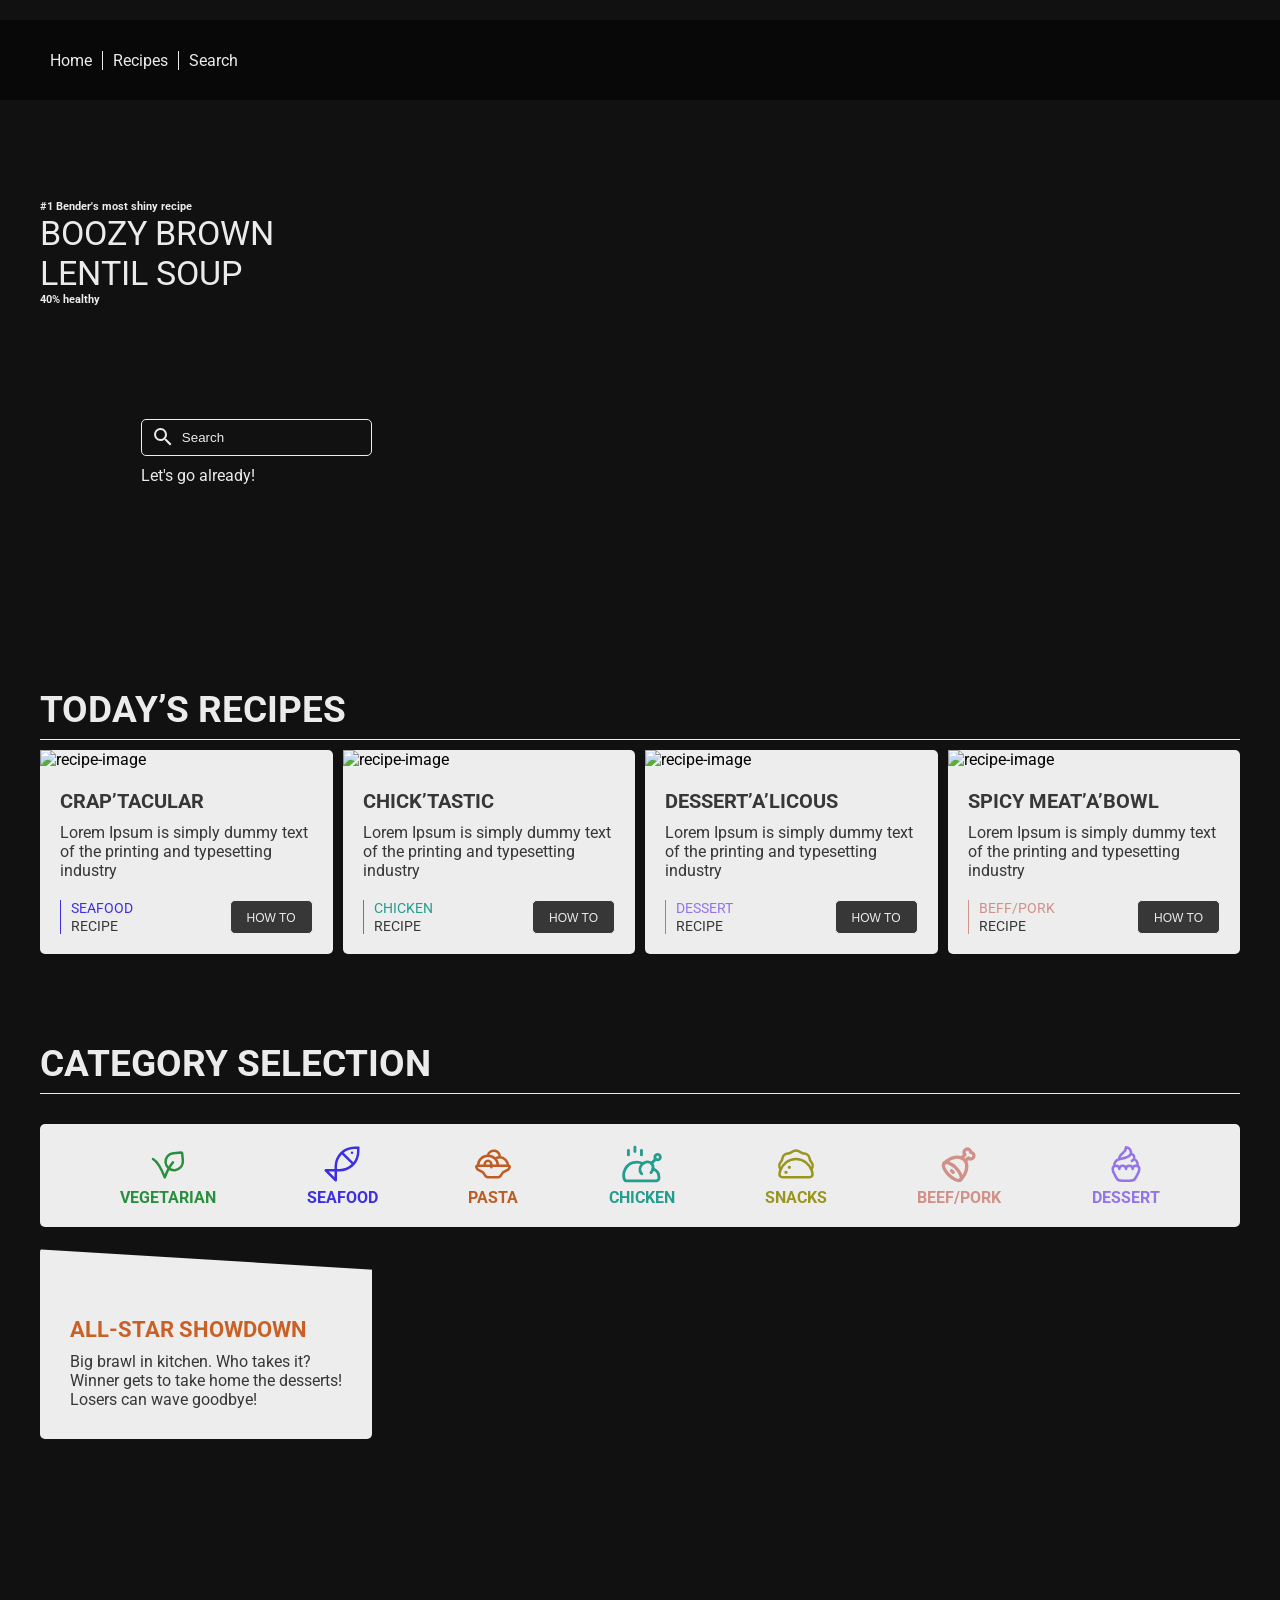
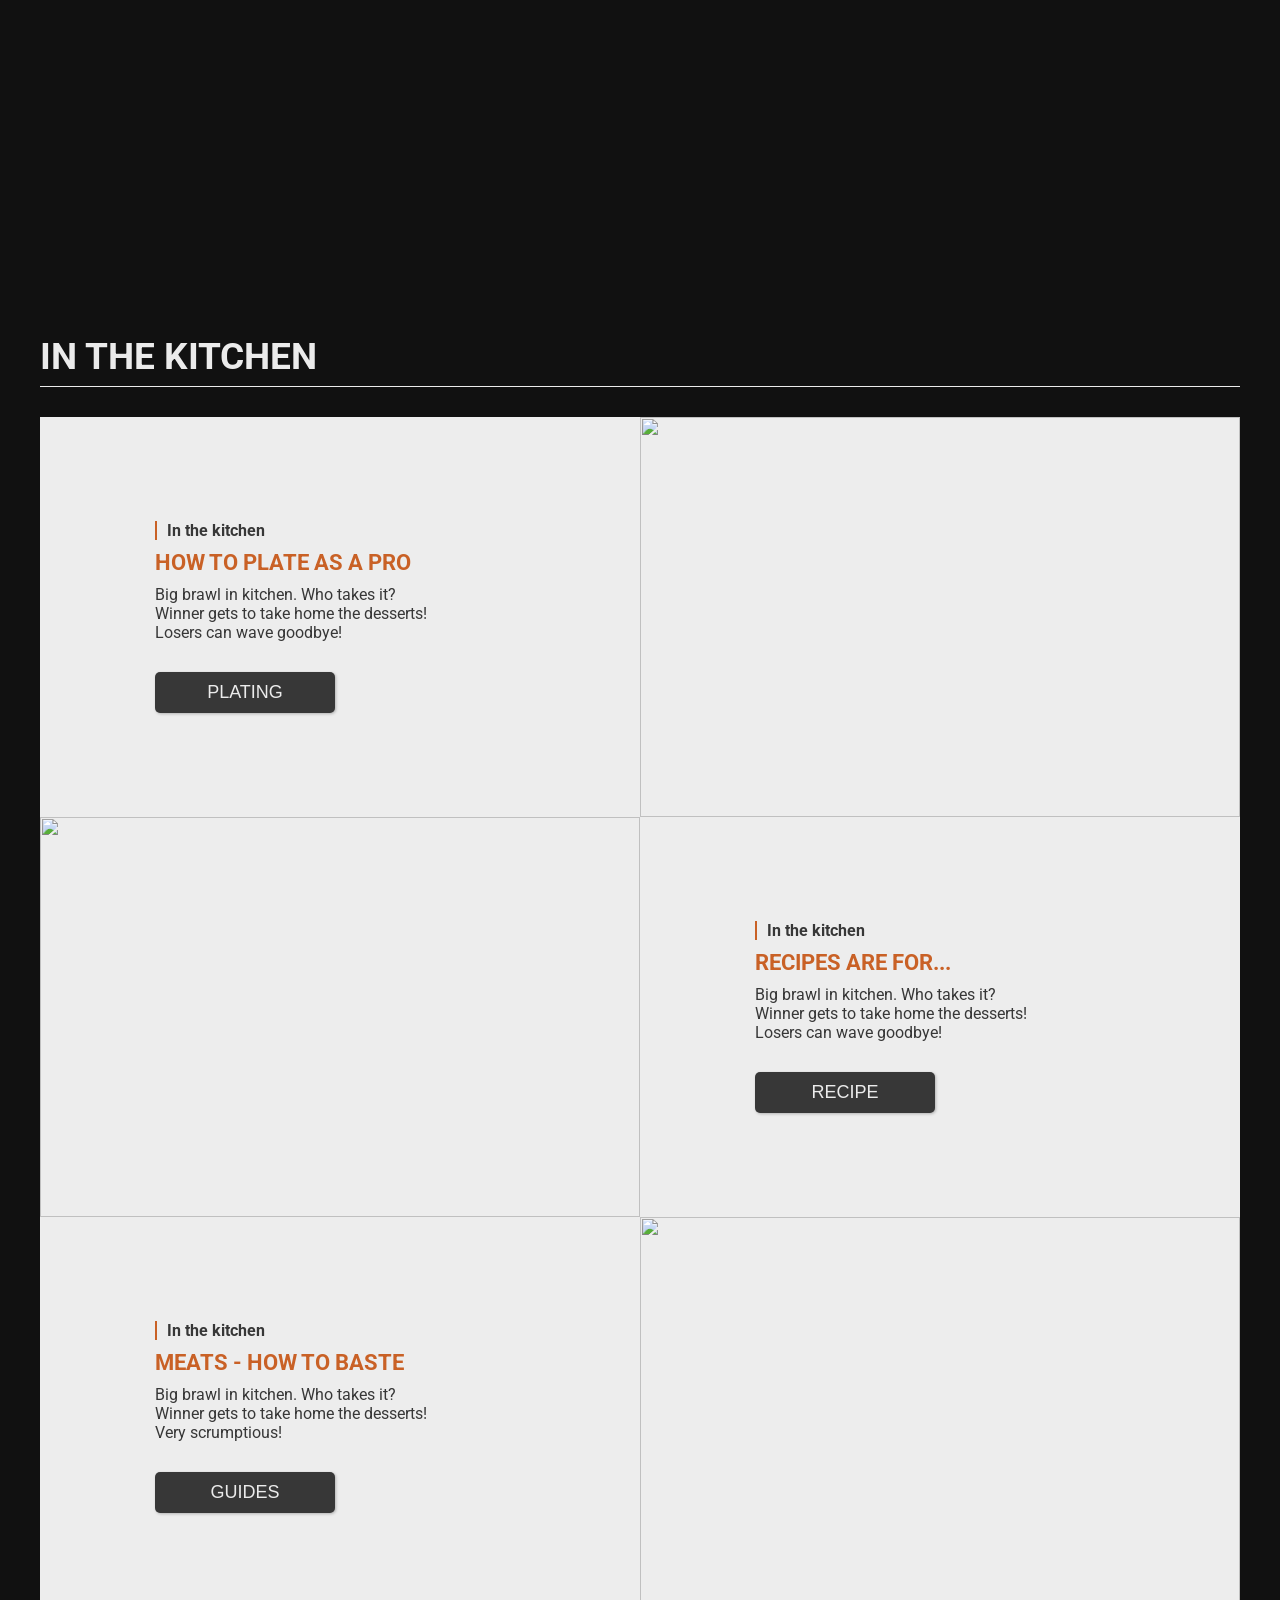
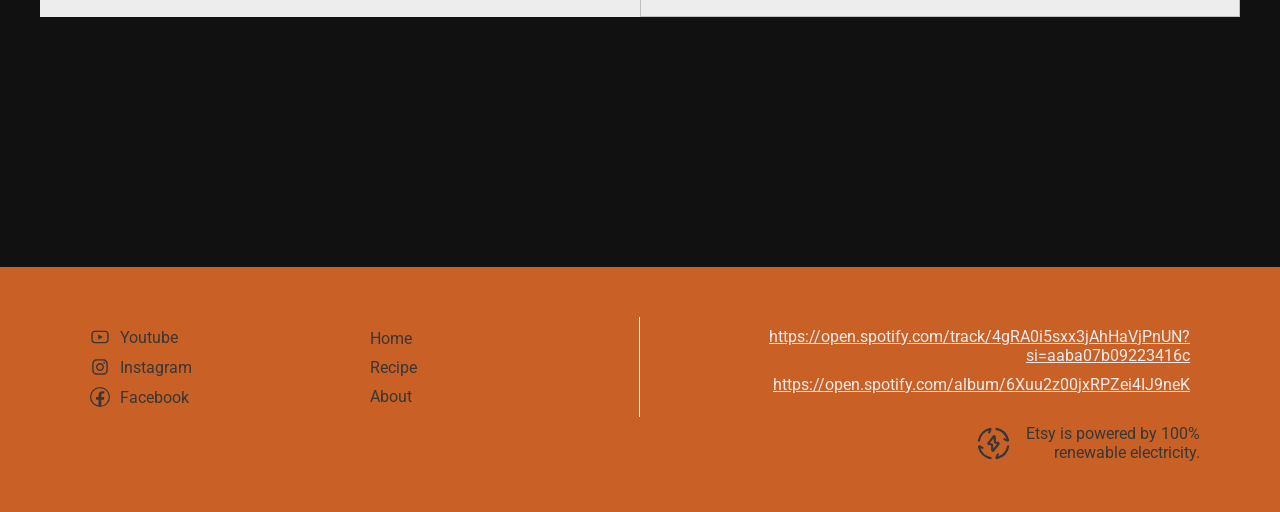
==== index.html @ 1d70951e "Merge branch 'main' of https://github.com/darkxrose26/Recipe_Site" ====
<!doctype html>
<html lang="en">
  <head>
    <meta charset="UTF-8" />
    <meta name="viewport" content="width=device-width, initial-scale=1.0" />
    <title>Boozy Brown Lentil Soup</title>
    <link rel="stylesheet" href="./css/style.css" />
  </head>

  <body>
    <div class="container">
      <!-- Navigation -->
      <nav class="navigation">
        <div class="menu-container">
          <ul>
            <li><a href="index.html">Home</a></li>
            <li><a href="recipes.html">Recipes</a></li>
            <li><a href="search.html">Search</a></li>
          </ul>
        </div>
        <div class="hamburger-menu">
          <span>
            <svg
              xmlns="http://www.w3.org/2000/svg"
              width="1em"
              height="1em"
              viewBox="0 0 512 512"
            >
              <path d="M0 0h512v512H0z" fill="none" />
              <path
                fill="currentColor"
                d="M80 96h352v32H80zm0 144h352v32H80zm0 144h352v32H80z"
              />
            </svg>
          </span>
        </div>
      </nav>

      <div class="mobile-menu">
        <ul>
          <li><a href="index.html">Home</a></li>
          <li><a href="recipes.html">Recipes</a></li>
          <li><a href="search.html">Search</a></li>
          <li><a href="about.html">About</a></li>
        </ul>
      </div>

      <!-- Hero -->
      <section class="hero">
        <div class="hero-container">
          <div class="hero-text">
            <h6>#1 Bender's most shiny recipe</h6>
            <h4>Boozy brown</h4>
            <h4>Lentil Soup</h4>
            <h6>40% healthy</h6>
          </div>

          <div class="hero-search">
            <div class="search-box">
              <span class="iconify search-icon" data-icon="#">
                <svg
                  xmlns="http://www.w3.org/2000/svg"
                  width="1em"
                  height="1em"
                  viewBox="0 0 24 24"
                >
                  <path d="M0 0h24v24H0z" fill="none" />
                  <path
                    fill="currentColor"
                    d="M9.5 3A6.5 6.5 0 0 1 16 9.5c0 1.61-.59 3.09-1.56 4.23l.27.27h.79l5 5l-1.5 1.5l-5-5v-.79l-.27-.27A6.52 6.52 0 0 1 9.5 16A6.5 6.5 0 0 1 3 9.5A6.5 6.5 0 0 1 9.5 3m0 2C7 5 5 7 5 9.5S7 14 9.5 14S14 12 14 9.5S12 5 9.5 5"
                  />
                </svg>
              </span>
              <input type="text" class="search-input" placeholder="Search" />
            </div>
            <p>Let's go already!</p>
          </div>
        </div>
      </section>

      <!-- Todays recipe section -->
      <section class="todays-recipes">
        <div class="todays-recipes-headline">Today’s Recipes</div>
        <div class="todays-recipes-content">
          <!-- Seafood -->
          <div class="todays-recipes-content-block">
            <div class="todays-recipes-content-block-image">
              <img src="./images/craptacular.png" alt="recipe-image" />
            </div>
            <div class="todays-recipes-content-block-text">
              <div class="todays-recipes-content-block-text-top">
                <h5>Crap’tacular</h5>
                <p>
                  Lorem Ipsum is simply dummy text of the printing and
                  typesetting industry
                </p>
              </div>
              <div class="todays-recipes-content-block-text-bottom">
                <div
                  data-category="seafood"
                  class="todays-recipes-content-bottom-area"
                >
                  <div class="todays-recipes-content-bottom-area-left">
                    <p data-category="seafood" id="category-color">Seafood</p>
                    <p>Recipe</p>
                  </div>
                  <div class="todays-recipes-content-bottom-area-right">
                    <div
                      class="todays-recipes-content-bottom-area-right-button"
                    >
                      <button>
                        <a href="#">How to</a>
                      </button>
                    </div>
                  </div>
                </div>
              </div>
            </div>
          </div>

          <!-- Chicken -->
          <div class="todays-recipes-content-block">
            <div class="todays-recipes-content-block-image">
              <img src="./images/chicktastic.jpg" alt="recipe-image" />
            </div>
            <div class="todays-recipes-content-block-text">
              <div class="todays-recipes-content-block-text-top">
                <h5>Chick’tastic</h5>
                <p>
                  Lorem Ipsum is simply dummy text of the printing and
                  typesetting industry
                </p>
              </div>
              <div class="todays-recipes-content-block-text-bottom">
                <div
                  data-category="chicken"
                  class="todays-recipes-content-bottom-area"
                >
                  <div class="todays-recipes-content-bottom-area-left">
                    <p data-category="chicken" id="category-color">Chicken</p>
                    <p>Recipe</p>
                  </div>
                  <div class="todays-recipes-content-bottom-area-right">
                    <div
                      class="todays-recipes-content-bottom-area-right-button"
                    >
                      <button>
                        <a href="#">How to</a>
                      </button>
                    </div>
                  </div>
                </div>
              </div>
            </div>
          </div>

          <!-- Dessert -->
          <div class="todays-recipes-content-block">
            <div class="todays-recipes-content-block-image">
              <img src="./images/dessert.png" alt="recipe-image" />
            </div>
            <div class="todays-recipes-content-block-text">
              <div class="todays-recipes-content-block-text-top">
                <h5>Dessert’a’licous</h5>
                <p>
                  Lorem Ipsum is simply dummy text of the printing and
                  typesetting industry
                </p>
              </div>
              <div class="todays-recipes-content-block-text-bottom">
                <div
                  data-category="dessert"
                  class="todays-recipes-content-bottom-area"
                >
                  <div class="todays-recipes-content-bottom-area-left">
                    <p data-category="dessert" id="category-color">Dessert</p>
                    <p>Recipe</p>
                  </div>
                  <div class="todays-recipes-content-bottom-area-right">
                    <div
                      class="todays-recipes-content-bottom-area-right-button"
                    >
                      <button>
                        <a href="#">How to</a>
                      </button>
                    </div>
                  </div>
                </div>
              </div>
            </div>
          </div>

          <!-- Meats -->
          <div class="todays-recipes-content-block">
            <div class="todays-recipes-content-block-image">
              <img src="./images/spicy-meatbowl.png" alt="recipe-image" />
            </div>
            <div class="todays-recipes-content-block-text">
              <div class="todays-recipes-content-block-text-top">
                <h5>Spicy meat’a’bowl</h5>
                <p>
                  Lorem Ipsum is simply dummy text of the printing and
                  typesetting industry
                </p>
              </div>
              <div class="todays-recipes-content-block-text-bottom">
                <div
                  data-category="beef/pork"
                  class="todays-recipes-content-bottom-area"
                >
                  <div class="todays-recipes-content-bottom-area-left">
                    <p data-category="beef/pork" id="category-color">
                      Beff/Pork
                    </p>
                    <p>Recipe</p>
                  </div>
                  <div class="todays-recipes-content-bottom-area-right">
                    <div
                      class="todays-recipes-content-bottom-area-right-button"
                    >
                      <button>
                        <a href="#">How to</a>
                      </button>
                    </div>
                  </div>
                </div>
              </div>
            </div>
          </div>
        </div>
      </section>

      <!-- Categories section -->
      <section class="categories">
        <div class="todays-recipes-headline">Category Selection</div>
        <div class="categories-content">
          <div class="categories-content-block">
            <!-- Vegetarian -->
            <span data-category="vegetarian" class="iconify">
              <svg
                xmlns="http://www.w3.org/2000/svg"
                width="1em"
                height="1em"
                viewBox="0 0 24 24"
              >
                <path d="M0 0h24v24H0z" fill="none" />
                <g
                  fill="none"
                  stroke="currentColor"
                  stroke-linecap="round"
                  stroke-linejoin="round"
                  stroke-width="1.5"
                >
                  <path
                    d="M15 11.063C12.53 13.65 10.059 20 10.059 20S6.529 11.063 3 9"
                  />
                  <path
                    d="m20.496 5.577l.426 4.424c.276 2.87-1.875 5.425-4.745 5.702c-2.816.27-5.367-1.788-5.638-4.604a5.12 5.12 0 0 1 4.608-5.59l4.716-.454a.58.58 0 0 1 .633.522"
                  />
                </g>
              </svg>
            </span>
            <p data-category="vegetarian">Vegetarian</p>
          </div>

          <!-- Seafood -->
          <div class="categories-content-block">
            <span data-category="seafood" class="iconify">
              <svg
                xmlns="http://www.w3.org/2000/svg"
                width="1em"
                height="1em"
                viewBox="0 0 32 32"
              >
                <path d="M0 0h32v32H0z" fill="none" />
                <circle cx="24" cy="7" r="1" fill="currentColor" />
                <path
                  fill="currentColor"
                  d="M26 2a16.02 16.02 0 0 0-16 16v2H3a1 1 0 0 0-.707 1.707l8 8A1 1 0 0 0 12 29v-7h2A16.02 16.02 0 0 0 30 6V2ZM10 26.586L5.414 22H10ZM12 20v-2a13.94 13.94 0 0 1 3.908-9.678l7.77 7.77A13.94 13.94 0 0 1 14 20ZM28 6a13.9 13.9 0 0 1-2.98 8.606L17.395 6.98A13.9 13.9 0 0 1 26 4h2Z"
                />
              </svg>
            </span>
            <p data-category="seafood">Seafood</p>
          </div>

          <!-- Pasta -->
          <div class="categories-content-block">
            <span data-category="pasta" class="iconify">
              <svg
                xmlns="http://www.w3.org/2000/svg"
                width="1em"
                height="1em"
                viewBox="0 0 24 24"
              >
                <path d="M0 0h24v24H0z" fill="none" />
                <g
                  fill="none"
                  stroke="currentColor"
                  stroke-linecap="round"
                  stroke-linejoin="round"
                  stroke-width="1.5"
                >
                  <path
                    d="M21.292 13H2.708c-1.52 0-.224 2.238.461 2.581l2.361 1.181c.236.119.354.178.452.264c.878.776 1.038 2.143 2.148 2.737c.442.237.965.237 2.012.237h3.716c1.047 0 1.57 0 2.012-.237c1.11-.594 1.27-1.961 2.148-2.737c.098-.086.216-.145.452-.264l2.36-1.181c.686-.343 1.981-2.581.462-2.581"
                  />
                  <path d="M15 13a6 6 0 0 0-12 0" />
                  <path
                    d="M21 13c0-2.761-2.225-5-4.97-5c-.924 0-1.789.254-2.53.696M7 12.222C7 10.995 7.895 10 9 10s2 .995 2 2.222V14M9 6.556c.431-1.766 2.328-2.874 4.237-2.475c1.909.4 3.106 2.154 2.675 3.919"
                  />
                </g>
              </svg>
            </span>
            <p data-category="pasta">Pasta</p>
          </div>

          <!-- Chicken -->
          <div class="categories-content-block">
            <span data-category="chicken" class="iconify">
              <svg
                xmlns="http://www.w3.org/2000/svg"
                width="1em"
                height="1em"
                viewBox="0 0 14 14"
              >
                <path d="M0 0h14v14H0z" fill="none" />
                <g fill="none" stroke="currentColor" stroke-linecap="round">
                  <path
                    stroke-linejoin="round"
                    d="M2.243 2.246v1.562m4.563-1.562v1.562M4.525 1.083v1.562"
                  />
                  <path
                    d="M11.509 4.602a.955.955 0 1 0 1.91 0a.955.955 0 1 0-1.91 0"
                  />
                  <path
                    stroke-linejoin="round"
                    d="m10.841 8.677l.212.093c1.48.7 1.889 1.606 1.889 2.85v.298a1 1 0 0 1-1 1H1.64c-.327 0-.634-.161-.76-.463c-.277-.669-.599-2.013.238-3.685c1.21-2.416 4.187-2.947 6.094-1.947l.09.046"
                  />
                  <path
                    d="M10.158 10.006c.928-1.018.976-2.485.108-3.275s-2.323-.605-3.25.413c-.843.925-.96 2.219-.325 3.04q.097.127.217.235"
                  />
                  <path stroke-linejoin="round" d="M11.806 5.296L10.32 6.781" />
                </g>
              </svg>
            </span>
            <p data-category="chicken">Chicken</p>
          </div>

          <!-- Snacks -->
          <div class="categories-content-block">
            <span data-category="snack" class="iconify">
              <svg
                xmlns="http://www.w3.org/2000/svg"
                width="1em"
                height="1em"
                viewBox="0 0 24 24"
              >
                <path d="M0 0h24v24H0z" fill="none" />
                <g fill="none" stroke="currentColor" stroke-width="1.5">
                  <path
                    d="M12 9c-4.32 0-8.01 2.937-9.466 7.072c-.528 1.498-.791 2.246-.185 3.087C2.954 20 3.943 20 5.92 20h12.16c1.978 0 2.967 0 3.572-.841c.606-.841.343-1.59-.184-3.087C20.01 11.937 16.32 9 12 9Z"
                  />
                  <path
                    stroke-linecap="round"
                    d="M21.33 15a3.24 3.24 0 0 0-.24-4.222a3.3 3.3 0 0 1-.898-1.975c-.148-1.677-1.566-3.016-3.344-3.144l-.204-.015a4 4 0 0 1-2.153-.812c-1.445-1.11-3.537-1.11-4.981 0a4 4 0 0 1-2.154.812l-.204.015c-1.778.128-3.196 1.467-3.344 3.144a3.3 3.3 0 0 1-.898 1.975A3.24 3.24 0 0 0 2.67 15m3.455 2H6m.25 0a.25.25 0 1 1-.5 0a.25.25 0 0 1 .5 0Z"
                  />
                  <path
                    stroke-linecap="round"
                    d="M8.125 14H8m.25 0a.25.25 0 1 1-.5 0a.25.25 0 0 1 .5 0Z"
                  />
                </g>
              </svg>
            </span>
            <p data-category="snack">Snacks</p>
          </div>

          <!-- Meats -->
          <div class="categories-content-block">
            <span data-category="beef/pork" class="iconify">
              <svg
                xmlns="http://www.w3.org/2000/svg"
                width="1em"
                height="1em"
                viewBox="0 0 24 24"
              >
                <path d="M0 0h24v24H0z" fill="none" />
                <g
                  fill="none"
                  stroke="currentColor"
                  stroke-linecap="round"
                  stroke-linejoin="round"
                  stroke-width="2"
                >
                  <path
                    d="m13.62 8.382l1.966-1.967A2 2 0 1 1 19 5a2 2 0 1 1-1.413 3.414l-1.82 1.821m-9.863 8.361c2.733 2.734 5.9 4 7.07 2.829c1.172-1.172-.094-4.338-2.828-7.071c-2.733-2.734-5.9-4-7.07-2.829c-1.172 1.172.094 4.338 2.828 7.071M7.5 16l1 1"
                  />
                  <path
                    d="M12.975 21.425c3.905-3.906 4.855-9.288 2.121-12.021c-2.733-2.734-8.115-1.784-12.02 2.121"
                  />
                </g>
              </svg>
            </span>
            <p data-category="beef/pork">Beef/Pork</p>
          </div>

          <!-- Dessert -->
          <div class="categories-content-block">
            <span data-category="dessert" class="iconify">
              <svg
                xmlns="http://www.w3.org/2000/svg"
                width="1em"
                height="1em"
                viewBox="0 0 24 24"
              >
                <path d="M0 0h24v24H0z" fill="none" />
                <g
                  fill="none"
                  stroke="currentColor"
                  stroke-linejoin="round"
                  stroke-width="1.5"
                >
                  <path
                    stroke-linecap="round"
                    d="M7.885 9.176A3.98 3.98 0 0 0 5 13m9.827-6.993C15.503 4.111 14.047 2 12 2c0 4-4.115 3-4.115 7.176c1.97-.563 6.142-.925 6.942-3.169m.673 4.112c.461-.266.91-.614 1.185-1.04c.86-1.34-.231-3.211-1.858-3.072m1.858 3.071C18.642 9.535 19 11.294 19 13"
                  />
                  <path
                    d="M16 14.949c0-2.599 4-2.599 4 0c0 1.362-.755 2.529-1.342 3.71c-.806 1.626-1.21 2.438-1.935 2.89S15.096 22 13.292 22h-2.584c-1.804 0-2.706 0-3.431-.451c-.725-.452-1.128-1.264-1.935-2.89C4.755 17.478 4 16.311 4 14.949c0-2.599 4-2.599 4 0c0-2.599 4-2.599 4 0c0-2.599 4-2.599 4 0Z"
                  />
                </g>
              </svg>
            </span>
            <p data-category="dessert">Dessert</p>
          </div>
        </div>
      </section>

      <!-- Image section -->
      <section class="image-section">
        <div class="image-section-controller">
          <div class="image-section-box">
            <h4>All-star showdown</h4>
            <p>
              Big brawl in kitchen. Who takes it?<br />
              Winner gets to take home the desserts!<br />
              Losers can wave goodbye!
            </p>
          </div>
        </div>
      </section>

      <!-- Content area -->
      <section class="content-area">
        <div class="todays-recipes-headline">In the kitchen</div>
        <div class="content-area-content">
          <!-- Block 1 -->
          <div class="content-area-block">
            <div class="content-area-block-top">
              <h4>In the kitchen</h4>
              <h3>How to plate as a pro</h3>
              <p>
                Big brawl in kitchen. Who takes it?<br />
                Winner gets to take home the desserts!<br />
                Losers can wave goodbye!
              </p>
            </div>
            <div class="content-area-block-bottom">
              <button>Plating</button>
            </div>
          </div>

          <!-- Block 2 -->
          <div class="content-area-block">
            <div class="content-area-block-image">
              <img src="./images/kitchen-block-2.jpg" alt="" />
            </div>
          </div>

          <!-- Block 3 -->
          <div class="content-area-block">
            <div class="content-area-block-image">
              <img src="./images/kitchen-block-3.jpg" alt="" />
            </div>
          </div>

          <!-- Block 4 -->
          <div class="content-area-block">
            <div class="content-area-block-top">
              <h4>In the kitchen</h4>
              <h3>Recipes are for...</h3>
              <p>
                Big brawl in kitchen. Who takes it?<br />
                Winner gets to take home the desserts!<br />
                Losers can wave goodbye!
              </p>
            </div>
            <div class="content-area-block-bottom">
              <button>Recipe</button>
            </div>
          </div>

          <!-- Block 5 -->
          <div class="content-area-block">
            <div class="content-area-block-top">
              <h4>In the kitchen</h4>
              <h3>Meats - how to baste</h3>
              <p>
                Big brawl in kitchen. Who takes it?<br />
                Winner gets to take home the desserts!<br />
                Very scrumptious!
              </p>
            </div>
            <div class="content-area-block-bottom">
              <button>Guides</button>
            </div>
          </div>

          <!-- Block 6 -->
          <div class="content-area-block">
            <div class="content-area-block-image">
              <img src="./images/kitchen-block-6.jpg" alt="" />
            </div>
          </div>
        </div>
      </section>

      <!-- Footer -->
      <footer class="footer">
        <div class="footer-content">
          <div class="footer-content-left">
            <div class="socials">
              <div class="media-type">
                <!-- Youtube -->
                <div class="media-type-icon">
                  <svg
                    xmlns="http://www.w3.org/2000/svg"
                    width="1em"
                    height="1em"
                    viewBox="0 0 1024 1024"
                  >
                    <path d="M0 0h1024v1024H0z" fill="none" />
                    <path
                      fill="currentColor"
                      d="M960 509.2c0-2.2 0-4.7-.1-7.6c-.1-8.1-.3-17.2-.5-26.9c-.8-27.9-2.2-55.7-4.4-81.9c-3-36.1-7.4-66.2-13.4-88.8a139.52 139.52 0 0 0-98.3-98.5c-28.3-7.6-83.7-12.3-161.7-15.2c-37.1-1.4-76.8-2.3-116.5-2.8c-13.9-.2-26.8-.3-38.4-.4h-29.4c-11.6.1-24.5.2-38.4.4c-39.7.5-79.4 1.4-116.5 2.8c-78 3-133.5 7.7-161.7 15.2A139.35 139.35 0 0 0 82.4 304C76.3 326.6 72 356.7 69 392.8c-2.2 26.2-3.6 54-4.4 81.9c-.3 9.7-.4 18.8-.5 26.9c0 2.9-.1 5.4-.1 7.6v5.6c0 2.2 0 4.7.1 7.6c.1 8.1.3 17.2.5 26.9c.8 27.9 2.2 55.7 4.4 81.9c3 36.1 7.4 66.2 13.4 88.8c12.8 47.9 50.4 85.7 98.3 98.5c28.2 7.6 83.7 12.3 161.7 15.2c37.1 1.4 76.8 2.3 116.5 2.8c13.9.2 26.8.3 38.4.4h29.4c11.6-.1 24.5-.2 38.4-.4c39.7-.5 79.4-1.4 116.5-2.8c78-3 133.5-7.7 161.7-15.2c47.9-12.8 85.5-50.5 98.3-98.5c6.1-22.6 10.4-52.7 13.4-88.8c2.2-26.2 3.6-54 4.4-81.9c.3-9.7.4-18.8.5-26.9c0-2.9.1-5.4.1-7.6zm-72 5.2c0 2.1 0 4.4-.1 7.1c-.1 7.8-.3 16.4-.5 25.7c-.7 26.6-2.1 53.2-4.2 77.9c-2.7 32.2-6.5 58.6-11.2 76.3c-6.2 23.1-24.4 41.4-47.4 47.5c-21 5.6-73.9 10.1-145.8 12.8c-36.4 1.4-75.6 2.3-114.7 2.8c-13.7.2-26.4.3-37.8.3h-28.6l-37.8-.3c-39.1-.5-78.2-1.4-114.7-2.8c-71.9-2.8-124.9-7.2-145.8-12.8c-23-6.2-41.2-24.4-47.4-47.5c-4.7-17.7-8.5-44.1-11.2-76.3c-2.1-24.7-3.4-51.3-4.2-77.9c-.3-9.3-.4-18-.5-25.7c0-2.7-.1-5.1-.1-7.1v-4.8c0-2.1 0-4.4.1-7.1c.1-7.8.3-16.4.5-25.7c.7-26.6 2.1-53.2 4.2-77.9c2.7-32.2 6.5-58.6 11.2-76.3c6.2-23.1 24.4-41.4 47.4-47.5c21-5.6 73.9-10.1 145.8-12.8c36.4-1.4 75.6-2.3 114.7-2.8c13.7-.2 26.4-.3 37.8-.3h28.6l37.8.3c39.1.5 78.2 1.4 114.7 2.8c71.9 2.8 124.9 7.2 145.8 12.8c23 6.2 41.2 24.4 47.4 47.5c4.7 17.7 8.5 44.1 11.2 76.3c2.1 24.7 3.4 51.3 4.2 77.9c.3 9.3.4 18 .5 25.7c0 2.7.1 5.1.1 7.1zM423 646l232-135l-232-133z"
                    />
                  </svg>
                </div>
                <a href="">Youtube</a>
              </div>

              <!-- Instagram -->
              <div class="media-type">
                <div class="media-type-icon">
                  <svg
                    xmlns="http://www.w3.org/2000/svg"
                    width="1em"
                    height="1em"
                    viewBox="0 0 1024 1024"
                  >
                    <path d="M0 0h1024v1024H0z" fill="none" />
                    <path
                      fill="currentColor"
                      d="M512 306.9c-113.5 0-205.1 91.6-205.1 205.1S398.5 717.1 512 717.1S717.1 625.5 717.1 512S625.5 306.9 512 306.9m0 338.4c-73.4 0-133.3-59.9-133.3-133.3S438.6 378.7 512 378.7S645.3 438.6 645.3 512S585.4 645.3 512 645.3m213.5-394.6c-26.5 0-47.9 21.4-47.9 47.9s21.4 47.9 47.9 47.9s47.9-21.3 47.9-47.9a47.84 47.84 0 0 0-47.9-47.9M911.8 512c0-55.2.5-109.9-2.6-165c-3.1-64-17.7-120.8-64.5-167.6c-46.9-46.9-103.6-61.4-167.6-64.5c-55.2-3.1-109.9-2.6-165-2.6c-55.2 0-109.9-.5-165 2.6c-64 3.1-120.8 17.7-167.6 64.5C132.6 226.3 118.1 283 115 347c-3.1 55.2-2.6 109.9-2.6 165s-.5 109.9 2.6 165c3.1 64 17.7 120.8 64.5 167.6c46.9 46.9 103.6 61.4 167.6 64.5c55.2 3.1 109.9 2.6 165 2.6c55.2 0 109.9.5 165-2.6c64-3.1 120.8-17.7 167.6-64.5c46.9-46.9 61.4-103.6 64.5-167.6c3.2-55.1 2.6-109.8 2.6-165m-88 235.8c-7.3 18.2-16.1 31.8-30.2 45.8c-14.1 14.1-27.6 22.9-45.8 30.2C695.2 844.7 570.3 840 512 840s-183.3 4.7-235.9-16.1c-18.2-7.3-31.8-16.1-45.8-30.2c-14.1-14.1-22.9-27.6-30.2-45.8C179.3 695.2 184 570.3 184 512s-4.7-183.3 16.1-235.9c7.3-18.2 16.1-31.8 30.2-45.8s27.6-22.9 45.8-30.2C328.7 179.3 453.7 184 512 184s183.3-4.7 235.9 16.1c18.2 7.3 31.8 16.1 45.8 30.2c14.1 14.1 22.9 27.6 30.2 45.8C844.7 328.7 840 453.7 840 512s4.7 183.2-16.2 235.8"
                    />
                  </svg>
                </div>
                <a href="">Instagram</a>
              </div>

              <!-- Facebook -->
              <div class="media-type">
                <div class="media-type-icon">
                  <svg
                    xmlns="http://www.w3.org/2000/svg"
                    width="1em"
                    height="1em"
                    viewBox="0 0 16 16"
                  >
                    <path d="M0 0h16v16H0z" fill="none" />
                    <path
                      fill="currentColor"
                      d="M8 0a8 8 0 1 1 0 16A8 8 0 0 1 8 0m0 1a7 7 0 0 0-1.196 13.898v-4.726H4.825V8.06h1.98V6.652c0-2.328 1.128-3.35 3.054-3.35c.922 0 1.41.068 1.64.1v1.844h-1.313c-.818 0-1.103.78-1.103 1.657V8.06h2.396l-.326 2.113h-2.07v4.745A7.002 7.002 0 0 0 8 1"
                    />
                  </svg>
                </div>
                <a href="">Facebook</a>
              </div>
            </div>
            <div class="menu-links">
              <ul>
                <li><a href="./index.html">Home</a></li>
                <li><a href="./recipes.html">Recipe</a></li>
                <li><a href="about.html">About</a></li>
              </ul>
            </div>
          </div>

          <div class="footer-content-right">
            <div class="spotify-links">
              <li>
                <a
                  href="https://open.spotify.com/track/4gRA0i5sxx3jAhHaVjPnUN?si=aaba07b09223416c"
                  >https://open.spotify.com/track/4gRA0i5sxx3jAhHaVjPnUN?si=aaba07b09223416c</a
                >
              </li>
              <li>
                <a href="https://open.spotify.com/album/6Xuu2z00jxRPZei4IJ9neK"
                  >https://open.spotify.com/album/6Xuu2z00jxRPZei4IJ9neK</a
                >
              </li>
            </div>
            <div class="etsy">
              <div class="etsy-icon">
                <svg
                  xmlns="http://www.w3.org/2000/svg"
                  width="1em"
                  height="1em"
                  viewBox="0 0 24 24"
                >
                  <path d="M0 0h24v24H0z" fill="none" />
                  <g
                    fill="none"
                    stroke="currentColor"
                    stroke-linecap="round"
                    stroke-width="1.5"
                  >
                    <path
                      d="M2 10c.78-3.816 3.67-6.87 7.406-7.91c.314-.087.47-.131.555-.038c.085.094.022.248-.102.558L9 4.5M14 2c3.816.78 6.87 3.67 7.91 7.406c.087.314.131.47.038.555c-.094.085-.248.022-.558-.102L19.5 9m2.5 5c-.78 3.816-3.67 6.87-7.406 7.91c-.314.087-.47.131-.555.038c-.085-.094-.022-.248.102-.558L15 19.5M10 22c-3.816-.78-6.87-3.67-7.91-7.406c-.087-.314-.131-.47-.038-.555c.094-.085.248-.022.558.102L4.5 15"
                    />
                    <path
                      stroke-linejoin="round"
                      d="m8.613 11.665l3.499-4.492c.274-.351.787-.132.787.336v3.476c0 .28.2.508.449.508h1.702c.386 0 .592.514.337.842l-3.499 4.492c-.274.351-.787.132-.787-.336v-3.476c0-.28-.2-.508-.449-.508H8.95c-.386 0-.593-.514-.337-.842"
                    />
                  </g>
                </svg>
              </div>
              <p>
                Etsy is powered by 100%<br />
                renewable electricity.
              </p>
            </div>
          </div>
        </div>
      </footer>
    </div>
    <script src="./js/main.js"></script>
  </body>
</html>
---- css/style.css ----
/* Roboto Font */
@import url('https://fonts.googleapis.com/css2?family=Inter:ital,opsz,wght@0,14..32,100..900;1,14..32,100..900&family=Roboto:ital,wght@0,100..900;1,100..900&display=swap');

:root {
    /* Dimensions */
    --width-full: 100%;
    --width-12col: 1200px;

    /* Grid settings */
    --grid-gap: 10px;
    --padding-default: 20px;


    /* Colors */
    --bg-color-nav: #00000088;
    --bg-color-light: #ededed;
    --bg-color-dark: #111;
    --primary-color: #C96126;
    --color-white: #fff;
    --color-dark: #373737;
    --color-light: #ebebeb;

    /* Color swatch categories */
    --category-seafood: #3e30e2;
    --category-chicken: #249c8e;
    --category-meats: #d09189;
    --category-veg: #298f3f;
    --category-misc: #9a951e;
    --category-pasta: #bf5b23;
    --category-desserts: #9374eb;
}

/* data-category attributes */

/* seafood */
div[data-category="seafood"] {
    border-left: 1px solid var(--category-seafood);
}

p[data-category="seafood"] {
    color: var(--category-seafood);
}

span[data-category="seafood"] {
    color: var(--category-seafood);
}

/* chicken */
div[data-category="chicken"] {
    border-left: 1px solid var(--category-chicken);
}

p[data-category="chicken"] {
    color: var(--category-chicken);
}

span[data-category="chicken"] {
    color: var(--category-chicken);
}

/* meats */
div[data-category="beef/pork"] {
    border-left: 1px solid var(--category-meats);
}

p[data-category="beef/pork"] {
    color: var(--category-meats);
}

span[data-category="beef/pork"] {
    color: var(--category-meats);
}

/* veg */
div[data-category="vegetarian"] {
    border-left: 1px solid var(--category-veg);
}

p[data-category="vegetarian"] {
    color: var(--category-veg);
}

span[data-category="vegetarian"] {
    color: var(--category-veg);
}

/* snacks */
div[data-category="snack"] {
    border-left: 1px solid var(--category-misc);
}

p[data-category="snack"] {
    color: var(--category-misc);
}

span[data-category="snack"] {
    color: var(--category-misc);
}

/* pasta */
div[data-category="pasta"] {
    border-left: 1px solid var(--category-pasta);
}

p[data-category="pasta"] {
    color: var(--category-pasta);
}

span[data-category="pasta"] {
    color: var(--category-pasta);
}

/* Dessert */
div[data-category="dessert"] {
    border-left: 1px solid var(--category-desserts);
}

p[data-category="dessert"] {
    color: var(--category-desserts);
}

span[data-category="dessert"] {
    color: var(--category-desserts);
}


* {
    margin: 0;
    padding: 0;
    box-sizing: border-box;
}

body {
    background-color: var(--bg-color-dark);
    width: var(--width-full);
    font-family: "Roboto", sans-serif;
    height: 100%;
    position: relative;
}

.container {
    display: grid;
    width: var(--width-full);
    grid-template-rows: auto;
    gap: var(--grid-gap);
}

.navigation,
.hero,
.image-section,
.footer {
    width: var(--width-full);
}

.todays-recipes,
.categories,
.content-area {
    width: var(--width-12col);
    margin: 0 auto;
}

.hamburger-menu {
    display: none;
    color: var(--color-light);
    font-size: 24px;
}

.mobile-menu {
    display: none;
}

.navigation {
    display: flex;
    width: var(--width-full);
    height: 80px;
    background-color: var(--bg-color-nav);
    padding: 20px;
    justify-content: center;
    align-items: center;
    position: absolute;
    top: 20px;
    left: 0px;
    z-index: 10;
}

/* For floaty later JS */
.navigation.fixed {
    position: fixed;
    top: 0;
    width: 100%;
    z-index: 1000;
}

.menu-container {
    width: var(--width-12col);
}

.menu-container ul {
    display: flex;
}

.menu-container ul li {
    list-style-type: none;
}

.menu-container a {
    padding: 0 10px;
    text-decoration: none;
    color: var(--color-light);
    border-right: 1px solid var(--color-light);
}

.menu-container a:hover {
    color: var(--primary-color);
}

.menu-container li:last-child a {
    border-right: none;
}

/* Hero Section */
.hero {
    display: flex;
    width: var(--width-full);
    justify-content: center;
    color: var(--color-light);
    position: relative;
    top: 0;
    min-height: 600px;
    height: auto;
    margin: 0;
    background-image: url("../images/hero.jpg");
    background-size: cover;
    background-position: center;
}

.hero-container {
    width: var(--width-12col);
    height: 100%;
    display: grid;
    grid-template-columns: repeat(12, 1fr);
    grid-template-rows: auto auto auto;
    gap: var(--grid-gap);
}

.hero-text {
    grid-column: 1 / span 4;
    grid-row: 1;
    margin-top: 200px;
}

.hero-text h4,
h6 {
    padding: 0;
    margin: 0;
}

.hero-text h4 {
    font-weight: 400;
    font-size: 34px;
    text-transform: uppercase;
}

.hero-search {
    grid-column: 2 / span 3;
    grid-row: 2;
    margin-top: 50px;
}

.search-box {
    position: relative;
    display: flex;
    align-items: center;
    margin-bottom: 10px;
}

.search-box p {
    font-size: 12px;
}

.search-input {
    background-color: transparent;
    padding: 10px 20px 10px 40px;
    border-radius: 5px;
    border: 1px solid var(--bg-color-light);
    outline: none;
    color: var(--color-light);
}

.search-input::placeholder {
    color: var(--color-light);
}

.search-icon {
    position: absolute;
    left: 10px;
    font-size: 24px;
    display: flex;
    align-items: center;
}

/* Todays Recipes Section */
.todays-recipes {
    height: fit-content;
    width: var(--width-12col);
    display: grid;
    grid-template-rows: 130px auto;
    grid-template-columns: 1fr;
    gap: var(--grid-gap);
}

.todays-recipes-content-block-image img {
    height: 200px;
    width: 100%;
    background-size: cover;
    background-position: center;
}

.todays-recipes-headline {
    height: 60px;
    color: var(--color-light);
    border-bottom: 1px solid var(--color-light);
    display: flex;
    justify-content: flex-start;
    align-items: center;
    font-size: 37px;
    text-transform: uppercase;
    font-weight: 700;
    margin-top: 70px;
    margin-bottom: 30px;
}

.todays-recipes-content {
    display: grid;
    grid-template-columns: repeat(4, 1fr);
    gap: var(--grid-gap);
    height: fit-content;
    width: var(--width-12col);
}

.todays-recipes-content-block {
    background-color: var(--bg-color-light);
    border-radius: 5px;
    display: flex;
    flex-direction: column;
    position: relative;
}

.todays-recipes-content-block-text {
    padding: 20px;
    color: var(--color-dark);
    display: flex;
    flex-direction: column;
    justify-content: space-between;
    flex: 1;
}

.todays-recipes-content-block-text-top h5 {
    font-weight: 700;
    font-size: 20px;
    margin-bottom: 10px;
    text-transform: uppercase;
}

.todays-recipes-content-block-text p {
    font-size: 16px;
}

.todays-recipes-content-bottom-area {
    display: flex;
    justify-content: space-between;
    margin: 20px 0 0 0;
}

.todays-recipes-content-bottom-area-left {
    display: flex;
    justify-content: space-between;
    padding: 0 0 0 10px;
    flex-direction: column;
}

.todays-recipes-content-bottom-area-left p {
    font-size: 14px;
    font-weight: 400;
    text-transform: uppercase;
}


.todays-recipes-content-bottom-area-right button {
    background-color: var(--color-dark);
    border: 1px solid var(--bg-color-light);
    border-radius: 5px;
    color: var(--color-light);
    padding: 8px 16px;
    font-size: 14px;
    font-weight: 400;
    cursor: pointer;
}

.todays-recipes-content-bottom-area-right button a {
    color: var(--color-light);
    text-decoration: none;
    list-style-type: none;
    text-transform: uppercase;
    font-size: 12px;
    transition: 0.3s;
}

.todays-recipes-content-bottom-area-right button a:hover {
    color: var(--primary-color);
}


/* Categories */

.categories {
    width: var(--width-12col);
}


.categories-content {
    display: flex;
    background-color: var(--bg-color-light);
    gap: var(--grid-gap);
    padding: 20px 0;
    border-radius: 5px;
    margin: 10px auto;
    justify-content: space-evenly;
}

.categories-content-block {
    display: flex;
    flex-direction: column;
    justify-content: center;
    align-items: center;
    font-size: 16px;
    font-weight: 700;
    text-transform: uppercase;
}

.categories-content-block svg {
    font-size: 40px;
}

/* image section start */
.image-section {
    width: var(--width-full);
    height: 600px;
    display: flex;
    justify-content: center;
    background-image: url("../images/cropped-allstar.jpg");
    background-size: cover;
    background-position: center;
    clip-path: polygon(0 0, 100% 13%, 100% 100%, 0% 100%);
}

.image-section-controller {
    width: var(--width-12col);
    display: grid;
    grid-template-columns: repeat(12, 1fr);
    grid-template-rows: 200px auto 200px;
}

.image-section-box {
    height: fit-content;
    grid-row: 2;
    background-color: var(--bg-color-light);
    grid-column: 9 / span 4;
    padding: 30px;
    border-radius: 5px;
    position: absolute;
}

.image-section-box h4 {
    color: var(--primary-color);
    text-transform: uppercase;
    font-size: 22px;
    font-weight: 700;
    padding: 0 0 10px 0;
    margin-top: 40px;
}

.image-section-box p {
    font-size: 16px;
    color: var(--color-dark);
}


/* In the kitchen */

.content-area-content {
    display: flex;
    flex-direction: row;
    flex-wrap: wrap;
    width: var(--width-12col);
}

.content-area-block {
    width: 50%;
    height: 400px;
    background-color: var(--bg-color-light);
    color: var(--color-dark);
    display: flex;
    flex-direction: column;
    align-items: center;
    justify-content: center;
}

.content-area-block-top {
    width: 55%;
    transform: translateX(-20px);
    margin-bottom: 30px;
}

.content-area-block-top h4 {
    border-left: 2px solid var(--primary-color);
    padding: 0px 10px;
    font-size: 16px;
    font-weight: 700;
}

.content-area-block-top h3 {
    margin: 10px 0;
    color: var(--primary-color);
    text-transform: uppercase;
    font-weight: 700;
    font-size: 22px;
}

.content-area-block-top p {
    font-size: 16px;
}

.content-area-block-bottom {
    display: flex;
    justify-content: center;
    width: 100%;
}

.content-area-block-bottom button {
    width: 30%;
    background-color: var(--color-dark);
    transform: translateX(-95px);
    color: var(--color-light);
    font-size: 18px;
    font-weight: 400;
    text-transform: uppercase;
    padding: 10px;
    border: none;
    border-radius: 5px;
    box-shadow: 1px 1px 3px #00000040;
    transition: 0.3s;
}

.content-area-block-bottom button:hover {
    background-color: var(--primary-color);
    color: var(--color-dark);
}

.content-area-block-image img {
    display: block;
    width: 600px;
    height: 400px;
    background-size: cover;
    background-position: center;
}

/* Footer */

.footer {
    width: var(--width-full);
    height: auto;
    background-color: var(--primary-color);
    color: var(--color-dark);
    padding: 50px 80px;
    margin-top: 240px;
}

.footer-content {
    display: flex;
}

.footer-content-left {
    width: 50%;
    height: 100%;
    display: flex;
    align-items: center;
    border-right: 1px solid var(--color-white);
}

.socials {
    width: 50%;
}

.media-type {
    display: flex;
    align-items: center;
    margin: 10px;
    gap: 10px;
    font-size: 16px;
}

.media-type a {
    color: var(--color-dark);
    text-decoration: none;
    transition: 0.3s;
}

.media-type a:hover {
    color: var(--color-light);
    text-decoration: underline;
}

.media-type-icon svg {
    font-size: 20px;
    display: flex;
    align-items: center;
}

.menu-links {
    width: 50%;
}

.footer-content-left ul li {
    list-style: none;
    margin: 10px;
    font-size: 16px;
}

.footer-content-left ul li a {
    text-decoration: none;
    color: var(--color-dark);
    transition: 0.3s;
}

.footer-content-left ul li a:hover {
    text-decoration: underline;
    color: var(--color-light);
}

.footer-content-right {
    display: flex;
    width: 50%;
    flex-direction: column;
    align-items: flex-end;
    text-align: right;
}

.spotify-links li {
    list-style: none;
    margin: 10px;
}

.spotify-links li a {
    color: var(--color-light);
    transition: 0.3s;
}

.spotify-links li a:hover {
    color: var(--color-dark);
}

.etsy {
    display: flex;
    margin-top: 20px;
}

.etsy-icon {
    display: flex;
    align-self: center;
    font-size: 35px;
    margin-right: 15px;
}

/* RWD Start */

/* Mobile size */
@media (width <=768px) {
    :root {
        --width-12col: 100%;
    }

    /* Navigation */
    .menu-container {
        display: none;
    }

    .hamburger-menu {
        display: block;
    }

    .mobile-menu {
        position: fixed;
        top: 0;
        right: 0;
        height: 100%;
        background-color: var(--color-dark);
        box-shadow: -2px 0 5px rgba(0, 0, 0, 0.5);
        transform: translateX(100%);
        z-index: 1000;
        display: block;
        transition: transform 0.3s ease-in-out, opacity 0.4s ease-in-out;
    }

    .mobile-menu.open {
        visibility: visible;
        opacity: 1;
        transform: translateX(0);
        transition: transform 0.3s ease-in-out, opacity 0.4s ease-in-out;
    }


    .mobile-menu ul {
        padding: 0;
    }

    .mobile-menu ul li {
        list-style: none;
        padding: 15px;
    }

    .mobile-menu ul li a {
        color: var(--color-light);
        text-decoration: none;
        display: block;
        padding: 15px;
        font-weight: 700;
        text-transform: uppercase;
    }

    /* Hero */
    .hero {
        background-image: linear-gradient(rgba(0, 0, 0, 0.5),
                rgba(0, 0, 0, 0.7)), url("../images/hero.jpg");
    }

    .hero-text {
        width: 100%;
        display: grid;
        justify-content: center;
        grid-column: 1 / span 12;
    }

    .hero-text h4 {
        font-size: 42px;
    }

    .hero-text h6 {
        font-size: 18px;
    }

    .hero-search {
        width: 100%;
        display: grid;
        justify-content: center;
        grid-column: 1 / span 12;
    }

    .search-box {
        width: 40%;
    }

    /* Todays Recipes */
    .todays-recipes {
        width: 90%;
    }

    .todays-recipes-content {
        grid-template-columns: repeat(1, 1fr);
    }

    .todays-recipes-content-block {
        min-width: 50%;
        max-width: 100%;
    }

    .todays-recipes-content-block-image img {
        width: 100%;
        height: 300px;
        object-fit: cover;
    }

    .categories {
        width: 90%;
    }

    /* Categories */
    .categories-content {
        flex-wrap: wrap;
        justify-content: flex-start;
    }

    .categories-content-block {
        width: 45%;
    }

    .image-section {
        display: none;
    }

    /* Content-area */
    .content-area {
        width: 90%;
    }

    .content-area-block:has(img) {
        display: none;
    }

    .content-area-block {
        width: 100%;
        color: var(--color-light);
        margin-bottom: 20px;
    }

    .content-area-block:nth-of-type(1) {
        background-image: linear-gradient(rgba(0, 0, 0, 0.5),
                rgba(0, 0, 0, 0.7)), url("../images/kitchen-block-2.jpg");
        background-size: cover;
        background-position: center;
    }

    .content-area-block:nth-of-type(4) {
        background-image: linear-gradient(rgba(0, 0, 0, 0.5),
                rgba(0, 0, 0, 0.7)), url("../images/kitchen-block-3.jpg");
        background-size: cover;
        background-position: center;
    }

    .content-area-block:nth-of-type(5) {
        background-image: linear-gradient(rgba(0, 0, 0, 0.5),
                rgba(0, 0, 0, 0.7)), url("../images/kitchen-block-6.jpg");
        background-size: cover;
        background-position: center;
    }
}
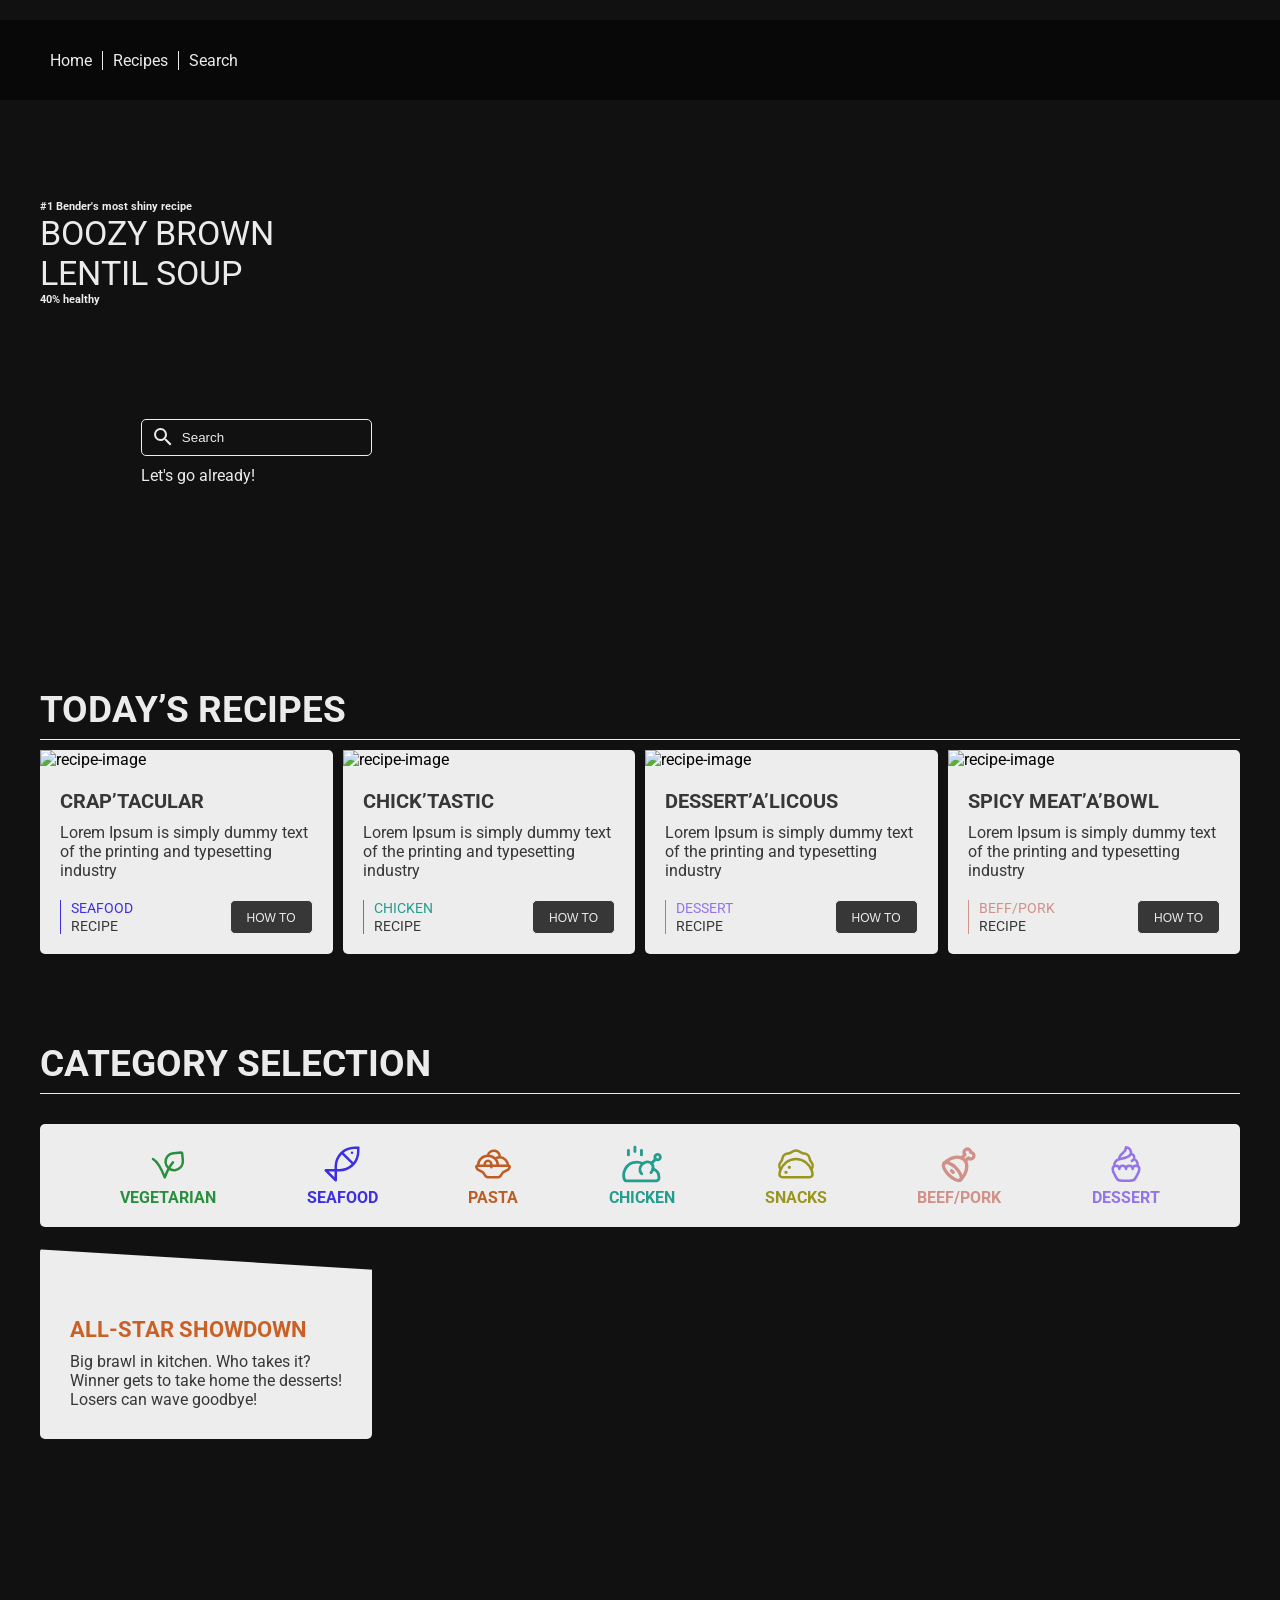
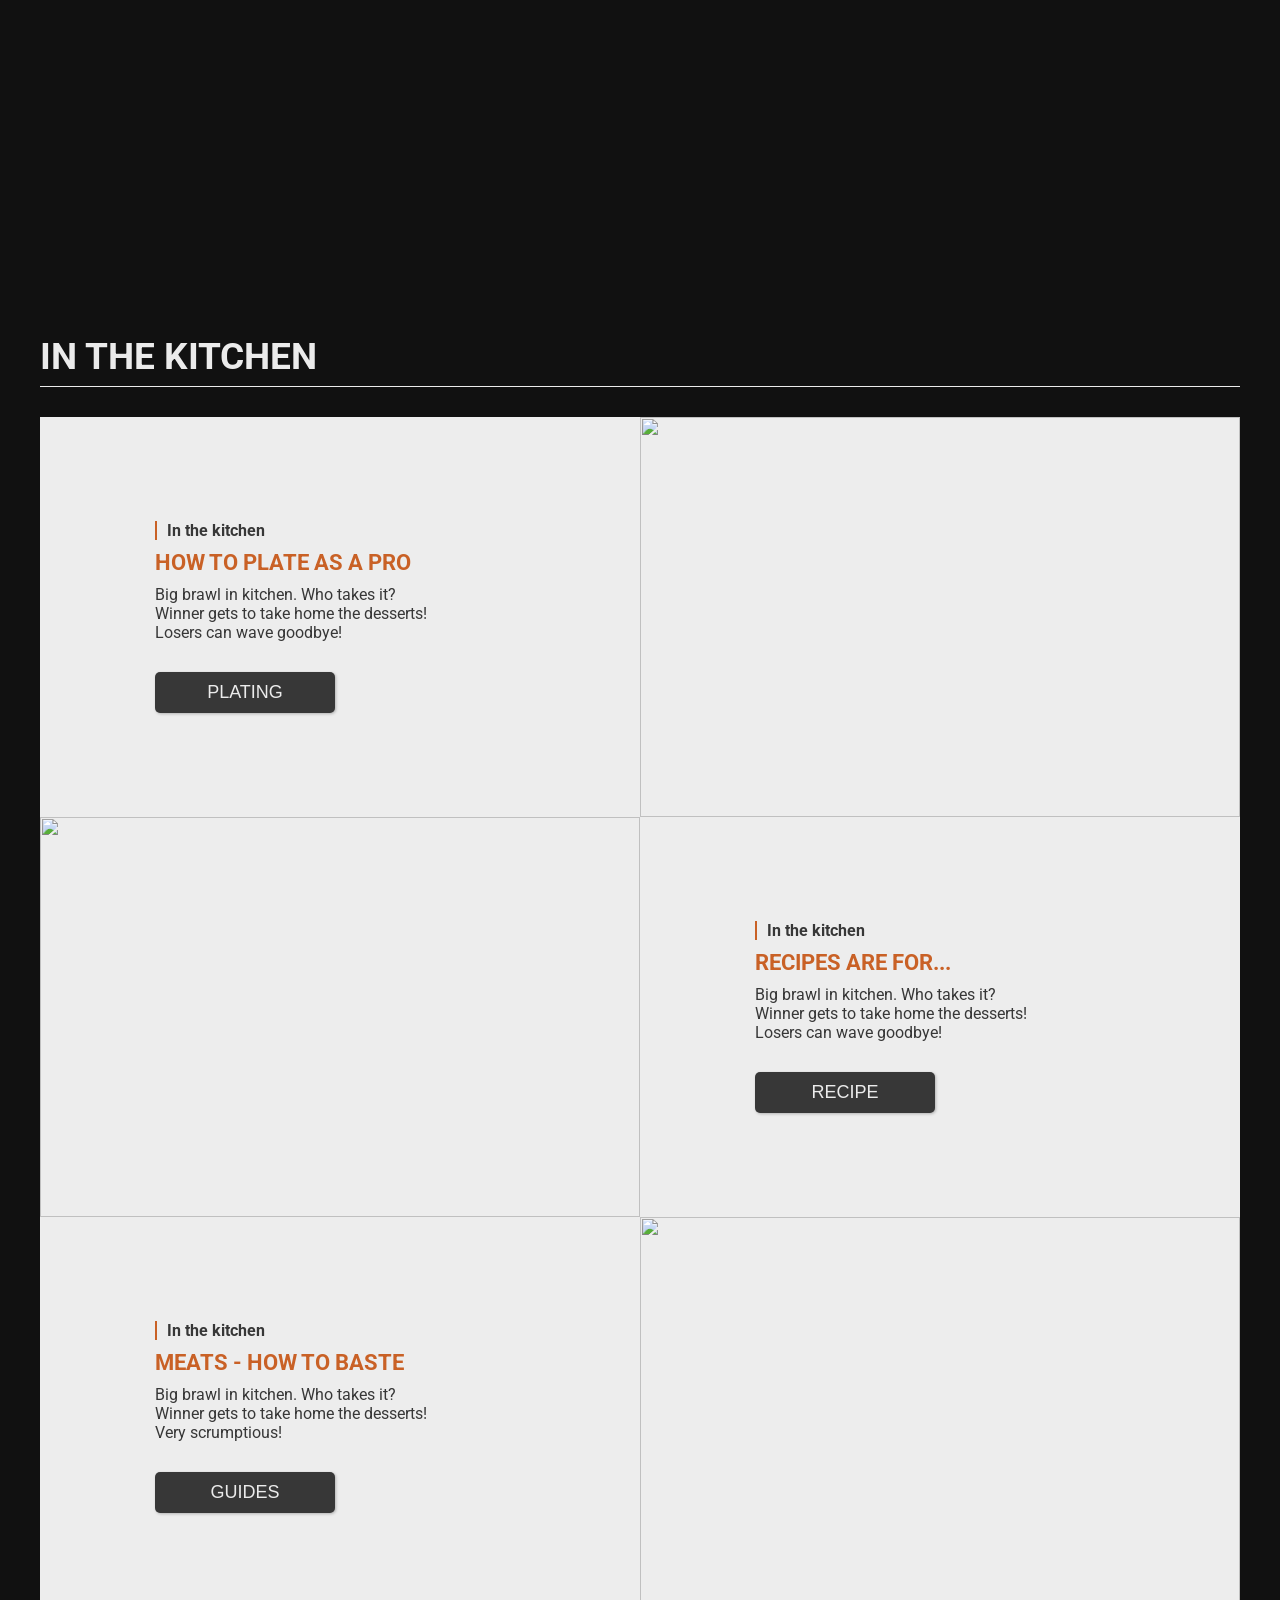
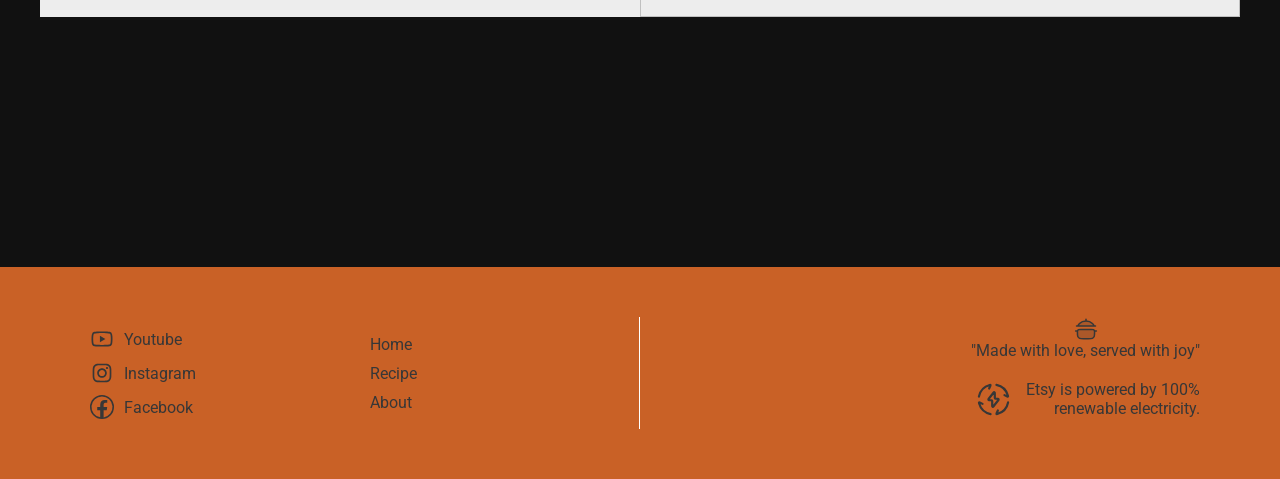
==== commit fc68e07c: "[add] added new and prettier footer on mobile" ====
--- a/index.html
+++ b/index.html
@@ -594,8 +594,8 @@
           </div>
 
           <div class="footer-content-right">
-            <div class="spotify-links">
-              <li>
+            <div class="quote">
+              <!-- <li>
                 <a
                   href="https://open.spotify.com/track/4gRA0i5sxx3jAhHaVjPnUN?si=aaba07b09223416c"
                   >https://open.spotify.com/track/4gRA0i5sxx3jAhHaVjPnUN?si=aaba07b09223416c</a
@@ -605,7 +605,40 @@
                 <a href="https://open.spotify.com/album/6Xuu2z00jxRPZei4IJ9neK"
                   >https://open.spotify.com/album/6Xuu2z00jxRPZei4IJ9neK</a
                 >
-              </li>
+              </li> -->
+              <span>
+                <svg
+                  xmlns="http://www.w3.org/2000/svg"
+                  width="1em"
+                  height="1em"
+                  viewBox="0 0 24 24"
+                >
+                  <path d="M0 0h24v24H0z" fill="none" />
+                  <g fill="none">
+                    <rect
+                      width="9.78"
+                      height="17.79"
+                      fill="currentColor"
+                      opacity=".2"
+                      rx="4"
+                      transform="matrix(0 -1 -1 0 20.9 21.81)"
+                    />
+                    <path
+                      fill="currentColor"
+                      d="M20.69 9a10.6 10.6 0 0 0-8.9-4.92h-.19c-3.56 0-6.86 1.86-8.7 4.91z"
+                      opacity=".2"
+                    />
+                    <path
+                      stroke="currentColor"
+                      stroke-linecap="round"
+                      stroke-linejoin="round"
+                      stroke-width="1.5"
+                      d="M14.32 21.81H9.68c-2.1 0-3.15 0-3.96-.38a4 4 0 0 1-1.9-1.9c-.4-.82-.4-1.87-.4-3.97c0-1.05 0-1.57.2-1.98a2 2 0 0 1 .95-.95c.4-.2.93-.2 1.98-.2h10.9c1.05 0 1.57 0 1.98.2a2 2 0 0 1 .95.95c.2.4.2.93.2 1.98c0 2.1 0 3.15-.4 3.96a4 4 0 0 1-1.9 1.9c-.8.39-1.86.39-3.96.39M20.09 9S18.36 4.08 12 4.08s-8.09 4.9-8.09 4.9m-2.28 4.99h1.8m17.14.03h1.8M2.53 9h18.94M12 4.09v-1.9"
+                    />
+                  </g>
+                </svg>
+              </span>
+              <p>"Made with love, served with joy"</p>
             </div>
             <div class="etsy">
               <div class="etsy-icon">
--- a/css/style.css
+++ b/css/style.css
@@ -612,7 +612,7 @@
 }
 
 .media-type-icon svg {
-    font-size: 20px;
+    font-size: 24px;
     display: flex;
     align-items: center;
 }
@@ -646,14 +646,15 @@
     text-align: right;
 }
 
-.spotify-links li {
-    list-style: none;
-    margin: 10px;
-}
-
-.spotify-links li a {
-    color: var(--color-light);
-    transition: 0.3s;
+.quote {
+    font-size: 16px;
+    text-align: right;
+}
+
+.quote span {
+    font-size: 24px;
+    display: flex;
+    justify-content: center;
 }
 
 .spotify-links li a:hover {
@@ -663,6 +664,7 @@
 .etsy {
     display: flex;
     margin-top: 20px;
+    font-size: 16px;
 }
 
 .etsy-icon {
@@ -833,4 +835,34 @@
         background-size: cover;
         background-position: center;
     }
+
+    /* Footer */
+    .footer-content {
+        width: var(--width-12col);
+        display: flex;
+        flex-direction: column;
+    }
+
+    .footer-content-left,
+    .footer-content-right {
+        width: var(--width-12col);
+        display: flex;
+        flex-direction: column;
+        justify-content: center;
+        align-items: center;
+    }
+
+    .footer-content-left,
+    .menu-links {
+        display: flex;
+        flex-direction: column;
+        width: 100%;
+        align-items: center;
+        justify-content: center;
+        border: none;
+    }
+
+    .footer-content-right {
+        margin: 10px 0px;
+    }
 }
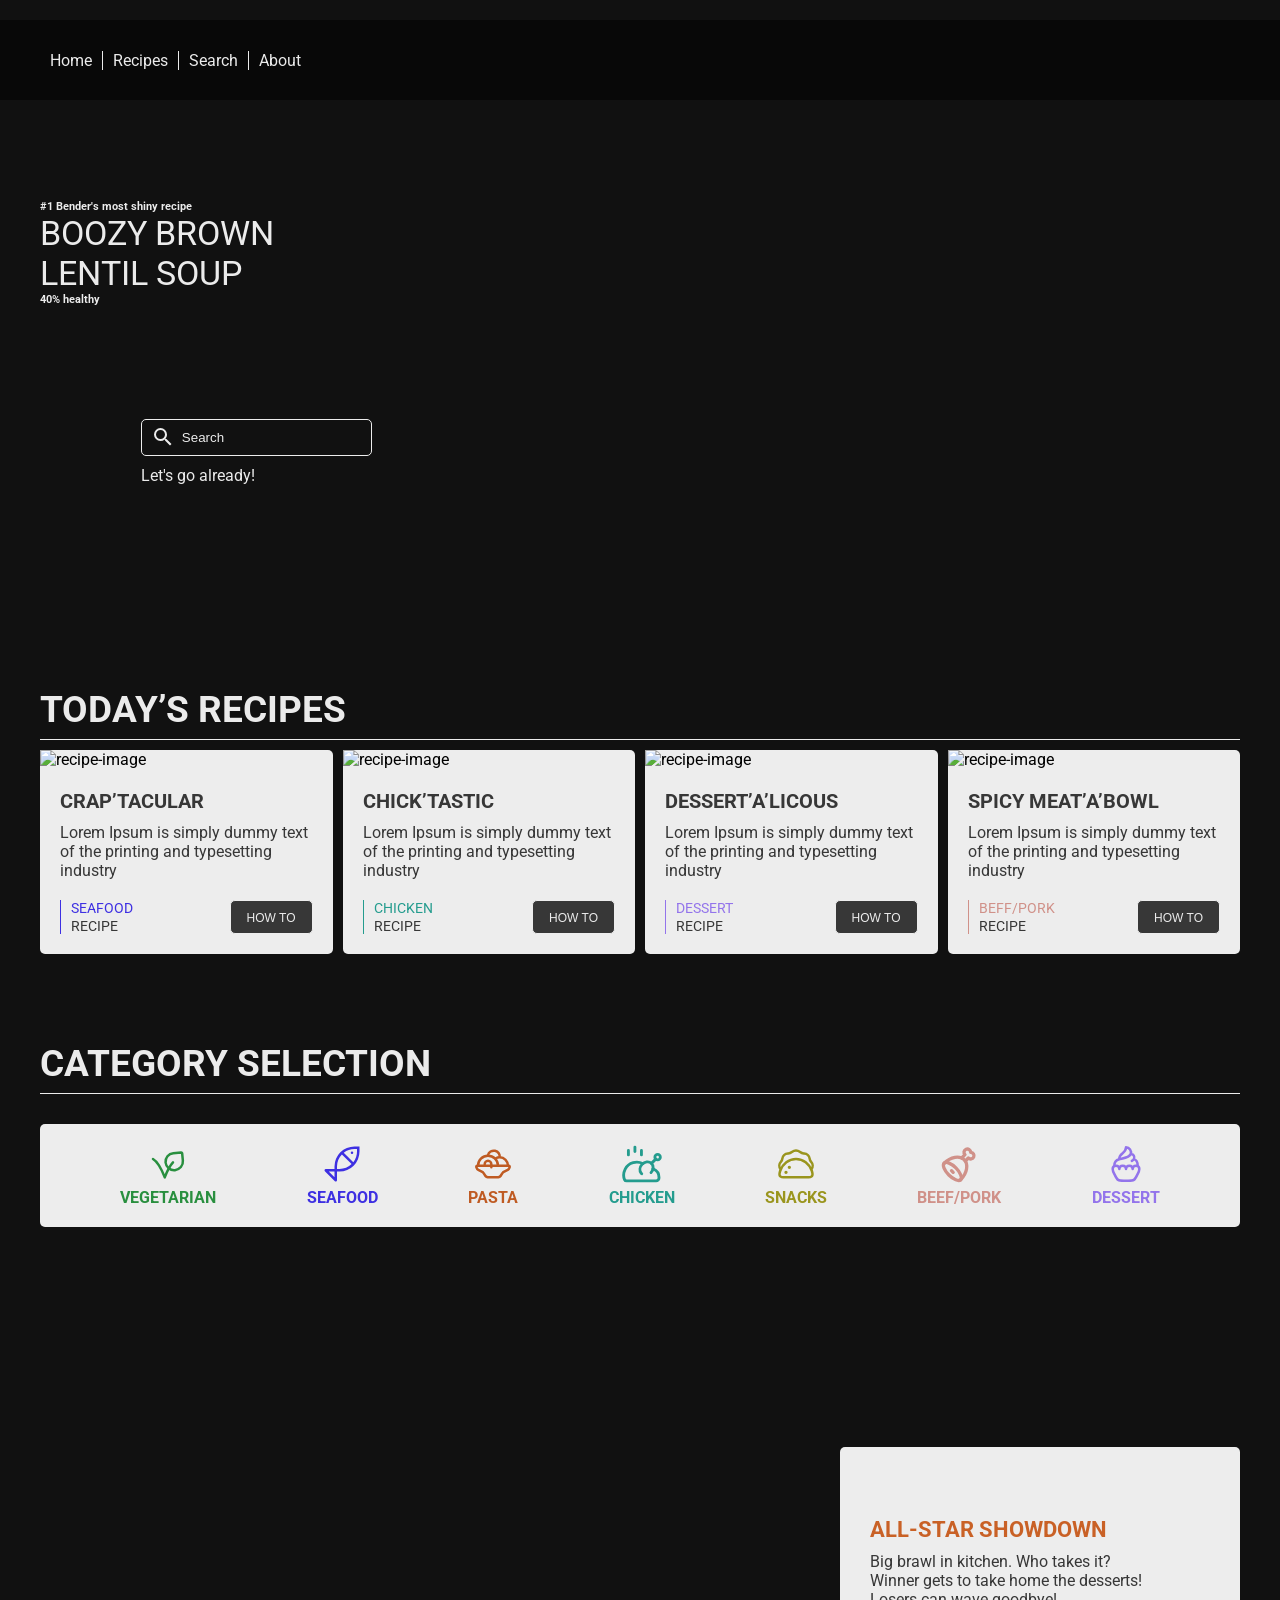
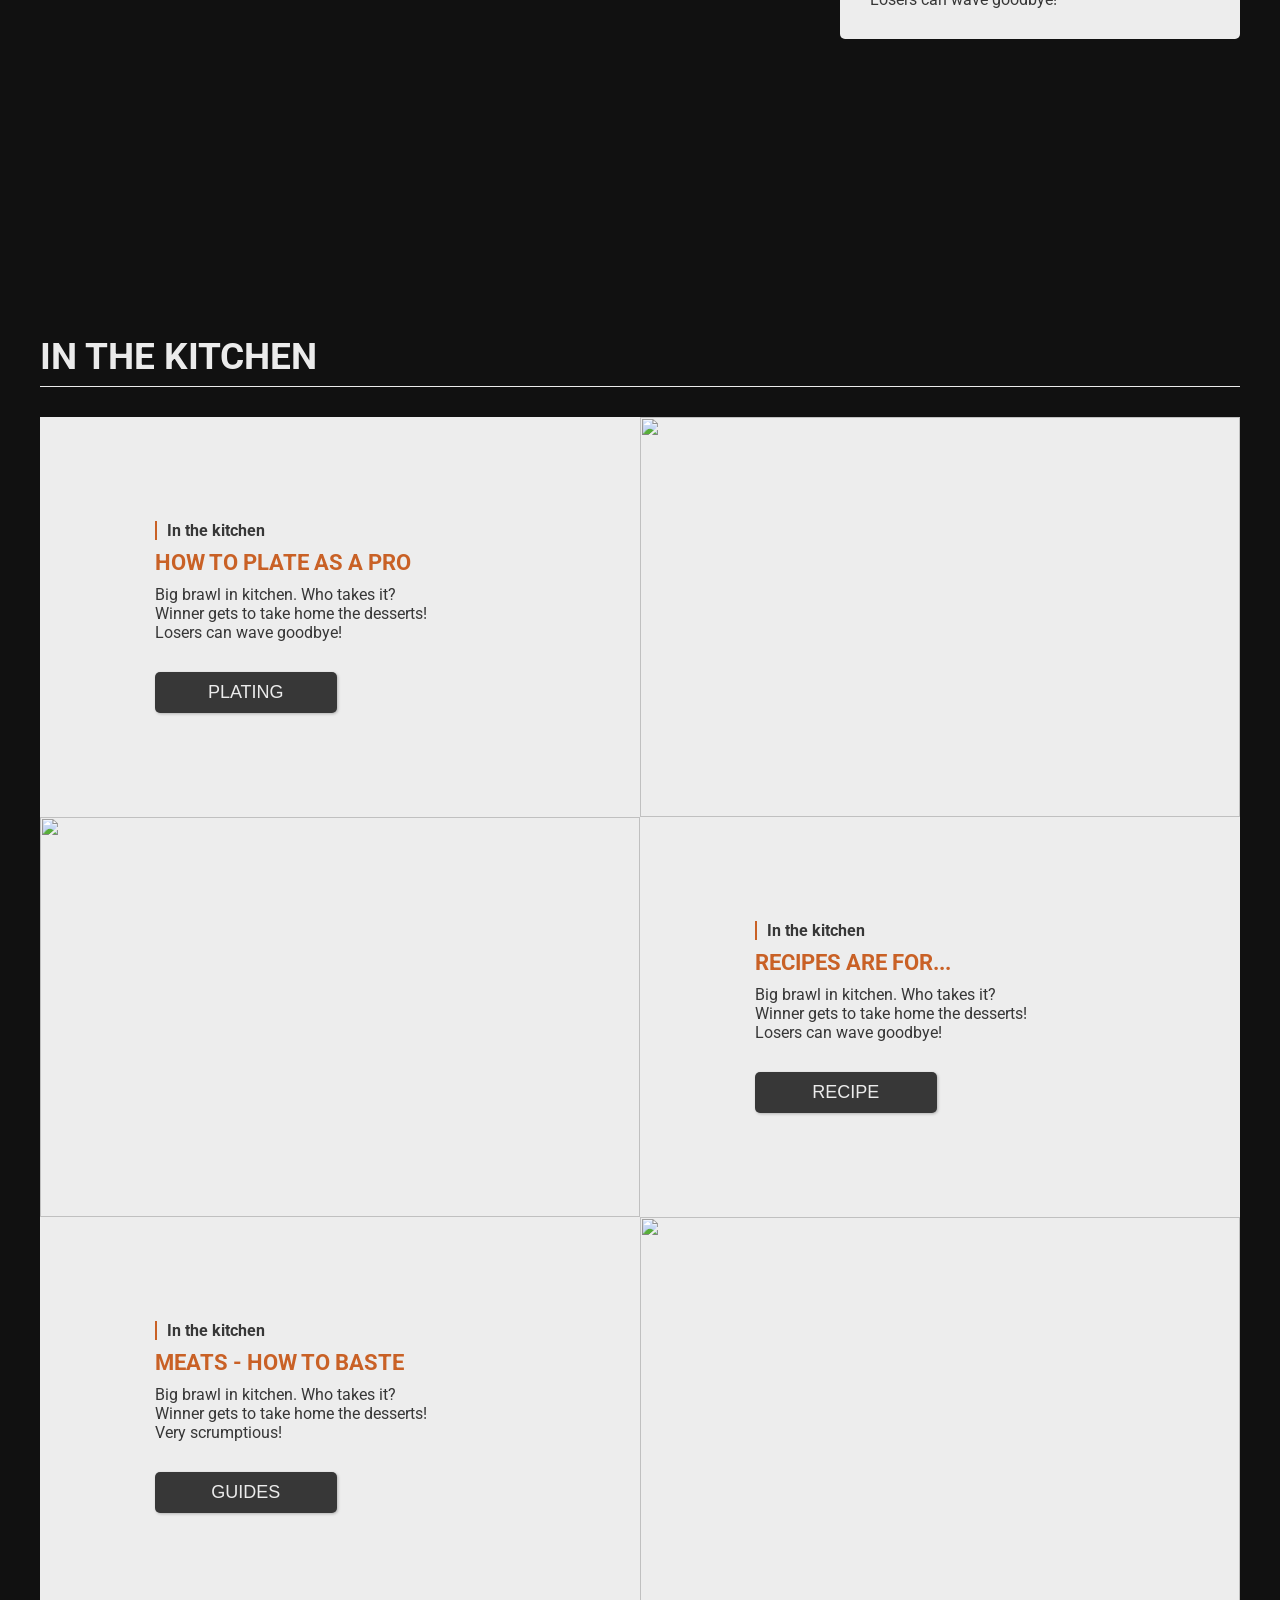
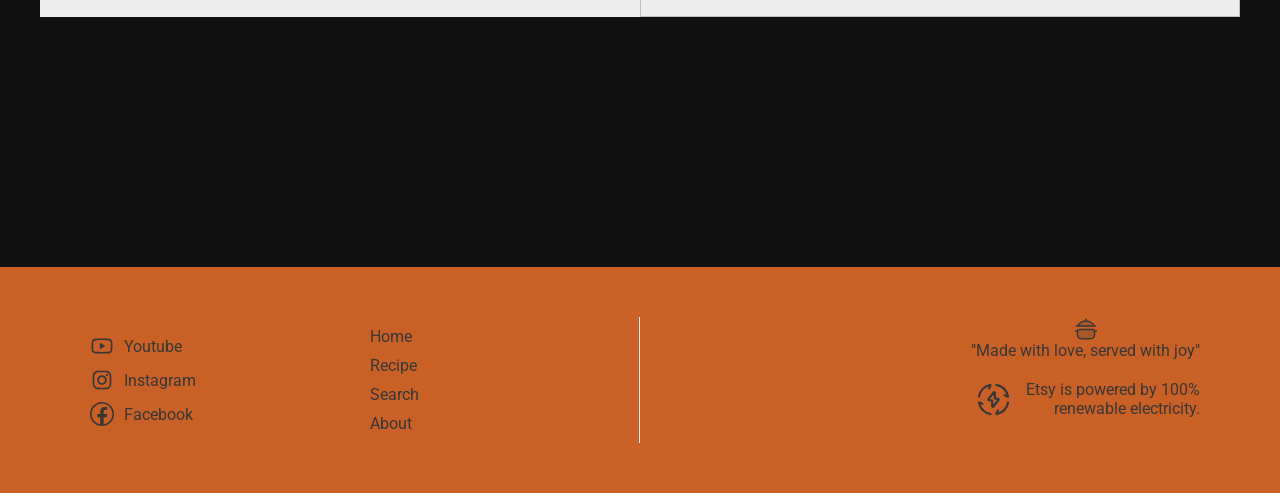
==== commit e0b02996: "[add] added footer and footer styling to all files + added js linking on all html pages + updated al" ====
--- a/index.html
+++ b/index.html
@@ -1,679 +1,499 @@
 <!doctype html>
 <html lang="en">
-  <head>
-    <meta charset="UTF-8" />
-    <meta name="viewport" content="width=device-width, initial-scale=1.0" />
-    <title>Boozy Brown Lentil Soup</title>
-    <link rel="stylesheet" href="./css/style.css" />
-  </head>
-
-  <body>
-    <div class="container">
-      <!-- Navigation -->
-      <nav class="navigation">
-        <div class="menu-container">
-          <ul>
-            <li><a href="index.html">Home</a></li>
-            <li><a href="recipes.html">Recipes</a></li>
-            <li><a href="search.html">Search</a></li>
-          </ul>
-        </div>
-        <div class="hamburger-menu">
-          <span>
-            <svg
-              xmlns="http://www.w3.org/2000/svg"
-              width="1em"
-              height="1em"
-              viewBox="0 0 512 512"
-            >
-              <path d="M0 0h512v512H0z" fill="none" />
-              <path
-                fill="currentColor"
-                d="M80 96h352v32H80zm0 144h352v32H80zm0 144h352v32H80z"
-              />
-            </svg>
-          </span>
-        </div>
-      </nav>
-
-      <div class="mobile-menu">
+
+<head>
+  <meta charset="UTF-8" />
+  <meta name="viewport" content="width=device-width, initial-scale=1.0" />
+  <title>Boozy Brown Lentil Soup</title>
+  <link rel="stylesheet" href="./css/style.css" />
+</head>
+
+<body>
+  <div class="container">
+    <!-- Navigation -->
+    <nav class="navigation">
+      <div class="menu-container">
         <ul>
-          <li><a href="index.html">Home</a></li>
-          <li><a href="recipes.html">Recipes</a></li>
-          <li><a href="search.html">Search</a></li>
-          <li><a href="about.html">About</a></li>
+          <li><a href="./index.html">Home</a></li>
+          <li><a href="./recipes.html">Recipes</a></li>
+          <li><a href="./search.html">Search</a></li>
+          <li><a href="./about.html">About</a></li>
         </ul>
       </div>
-
-      <!-- Hero -->
-      <section class="hero">
-        <div class="hero-container">
-          <div class="hero-text">
-            <h6>#1 Bender's most shiny recipe</h6>
-            <h4>Boozy brown</h4>
-            <h4>Lentil Soup</h4>
-            <h6>40% healthy</h6>
-          </div>
-
-          <div class="hero-search">
-            <div class="search-box">
-              <span class="iconify search-icon" data-icon="#">
-                <svg
-                  xmlns="http://www.w3.org/2000/svg"
-                  width="1em"
-                  height="1em"
-                  viewBox="0 0 24 24"
-                >
-                  <path d="M0 0h24v24H0z" fill="none" />
-                  <path
-                    fill="currentColor"
-                    d="M9.5 3A6.5 6.5 0 0 1 16 9.5c0 1.61-.59 3.09-1.56 4.23l.27.27h.79l5 5l-1.5 1.5l-5-5v-.79l-.27-.27A6.52 6.52 0 0 1 9.5 16A6.5 6.5 0 0 1 3 9.5A6.5 6.5 0 0 1 9.5 3m0 2C7 5 5 7 5 9.5S7 14 9.5 14S14 12 14 9.5S12 5 9.5 5"
-                  />
-                </svg>
-              </span>
-              <input type="text" class="search-input" placeholder="Search" />
-            </div>
-            <p>Let's go already!</p>
-          </div>
-        </div>
-      </section>
-
-      <!-- Todays recipe section -->
-      <section class="todays-recipes">
-        <div class="todays-recipes-headline">Today’s Recipes</div>
-        <div class="todays-recipes-content">
-          <!-- Seafood -->
-          <div class="todays-recipes-content-block">
-            <div class="todays-recipes-content-block-image">
-              <img src="./images/craptacular.png" alt="recipe-image" />
-            </div>
-            <div class="todays-recipes-content-block-text">
-              <div class="todays-recipes-content-block-text-top">
-                <h5>Crap’tacular</h5>
-                <p>
-                  Lorem Ipsum is simply dummy text of the printing and
-                  typesetting industry
-                </p>
-              </div>
-              <div class="todays-recipes-content-block-text-bottom">
-                <div
-                  data-category="seafood"
-                  class="todays-recipes-content-bottom-area"
-                >
-                  <div class="todays-recipes-content-bottom-area-left">
-                    <p data-category="seafood" id="category-color">Seafood</p>
-                    <p>Recipe</p>
-                  </div>
-                  <div class="todays-recipes-content-bottom-area-right">
-                    <div
-                      class="todays-recipes-content-bottom-area-right-button"
-                    >
-                      <button>
-                        <a href="#">How to</a>
-                      </button>
-                    </div>
-                  </div>
-                </div>
-              </div>
-            </div>
-          </div>
-
-          <!-- Chicken -->
-          <div class="todays-recipes-content-block">
-            <div class="todays-recipes-content-block-image">
-              <img src="./images/chicktastic.jpg" alt="recipe-image" />
-            </div>
-            <div class="todays-recipes-content-block-text">
-              <div class="todays-recipes-content-block-text-top">
-                <h5>Chick’tastic</h5>
-                <p>
-                  Lorem Ipsum is simply dummy text of the printing and
-                  typesetting industry
-                </p>
-              </div>
-              <div class="todays-recipes-content-block-text-bottom">
-                <div
-                  data-category="chicken"
-                  class="todays-recipes-content-bottom-area"
-                >
-                  <div class="todays-recipes-content-bottom-area-left">
-                    <p data-category="chicken" id="category-color">Chicken</p>
-                    <p>Recipe</p>
-                  </div>
-                  <div class="todays-recipes-content-bottom-area-right">
-                    <div
-                      class="todays-recipes-content-bottom-area-right-button"
-                    >
-                      <button>
-                        <a href="#">How to</a>
-                      </button>
-                    </div>
-                  </div>
-                </div>
-              </div>
-            </div>
-          </div>
-
-          <!-- Dessert -->
-          <div class="todays-recipes-content-block">
-            <div class="todays-recipes-content-block-image">
-              <img src="./images/dessert.png" alt="recipe-image" />
-            </div>
-            <div class="todays-recipes-content-block-text">
-              <div class="todays-recipes-content-block-text-top">
-                <h5>Dessert’a’licous</h5>
-                <p>
-                  Lorem Ipsum is simply dummy text of the printing and
-                  typesetting industry
-                </p>
-              </div>
-              <div class="todays-recipes-content-block-text-bottom">
-                <div
-                  data-category="dessert"
-                  class="todays-recipes-content-bottom-area"
-                >
-                  <div class="todays-recipes-content-bottom-area-left">
-                    <p data-category="dessert" id="category-color">Dessert</p>
-                    <p>Recipe</p>
-                  </div>
-                  <div class="todays-recipes-content-bottom-area-right">
-                    <div
-                      class="todays-recipes-content-bottom-area-right-button"
-                    >
-                      <button>
-                        <a href="#">How to</a>
-                      </button>
-                    </div>
-                  </div>
-                </div>
-              </div>
-            </div>
-          </div>
-
-          <!-- Meats -->
-          <div class="todays-recipes-content-block">
-            <div class="todays-recipes-content-block-image">
-              <img src="./images/spicy-meatbowl.png" alt="recipe-image" />
-            </div>
-            <div class="todays-recipes-content-block-text">
-              <div class="todays-recipes-content-block-text-top">
-                <h5>Spicy meat’a’bowl</h5>
-                <p>
-                  Lorem Ipsum is simply dummy text of the printing and
-                  typesetting industry
-                </p>
-              </div>
-              <div class="todays-recipes-content-block-text-bottom">
-                <div
-                  data-category="beef/pork"
-                  class="todays-recipes-content-bottom-area"
-                >
-                  <div class="todays-recipes-content-bottom-area-left">
-                    <p data-category="beef/pork" id="category-color">
-                      Beff/Pork
-                    </p>
-                    <p>Recipe</p>
-                  </div>
-                  <div class="todays-recipes-content-bottom-area-right">
-                    <div
-                      class="todays-recipes-content-bottom-area-right-button"
-                    >
-                      <button>
-                        <a href="#">How to</a>
-                      </button>
-                    </div>
-                  </div>
-                </div>
-              </div>
-            </div>
-          </div>
-        </div>
-      </section>
-
-      <!-- Categories section -->
-      <section class="categories">
-        <div class="todays-recipes-headline">Category Selection</div>
-        <div class="categories-content">
-          <div class="categories-content-block">
-            <!-- Vegetarian -->
-            <span data-category="vegetarian" class="iconify">
-              <svg
-                xmlns="http://www.w3.org/2000/svg"
-                width="1em"
-                height="1em"
-                viewBox="0 0 24 24"
-              >
+      <div class="hamburger-menu">
+        <span>
+          <svg xmlns="http://www.w3.org/2000/svg" width="1em" height="1em" viewBox="0 0 512 512">
+            <path d="M0 0h512v512H0z" fill="none" />
+            <path fill="currentColor" d="M80 96h352v32H80zm0 144h352v32H80zm0 144h352v32H80z" />
+          </svg>
+        </span>
+      </div>
+    </nav>
+
+    <div class="mobile-menu">
+      <ul>
+        <li><a href="index.html">Home</a></li>
+        <li><a href="recipes.html">Recipes</a></li>
+        <li><a href="search.html">Search</a></li>
+        <li><a href="about.html">About</a></li>
+      </ul>
+    </div>
+
+    <!-- Hero -->
+    <section class="hero">
+      <div class="hero-container">
+        <div class="hero-text">
+          <h6>#1 Bender's most shiny recipe</h6>
+          <h4>Boozy brown</h4>
+          <h4>Lentil Soup</h4>
+          <h6>40% healthy</h6>
+        </div>
+
+        <div class="hero-search">
+          <div class="search-box">
+            <span class="iconify search-icon" data-icon="#">
+              <svg xmlns="http://www.w3.org/2000/svg" width="1em" height="1em" viewBox="0 0 24 24">
                 <path d="M0 0h24v24H0z" fill="none" />
-                <g
-                  fill="none"
-                  stroke="currentColor"
-                  stroke-linecap="round"
-                  stroke-linejoin="round"
-                  stroke-width="1.5"
-                >
-                  <path
-                    d="M15 11.063C12.53 13.65 10.059 20 10.059 20S6.529 11.063 3 9"
-                  />
-                  <path
-                    d="m20.496 5.577l.426 4.424c.276 2.87-1.875 5.425-4.745 5.702c-2.816.27-5.367-1.788-5.638-4.604a5.12 5.12 0 0 1 4.608-5.59l4.716-.454a.58.58 0 0 1 .633.522"
-                  />
-                </g>
+                <path fill="currentColor"
+                  d="M9.5 3A6.5 6.5 0 0 1 16 9.5c0 1.61-.59 3.09-1.56 4.23l.27.27h.79l5 5l-1.5 1.5l-5-5v-.79l-.27-.27A6.52 6.52 0 0 1 9.5 16A6.5 6.5 0 0 1 3 9.5A6.5 6.5 0 0 1 9.5 3m0 2C7 5 5 7 5 9.5S7 14 9.5 14S14 12 14 9.5S12 5 9.5 5" />
               </svg>
             </span>
-            <p data-category="vegetarian">Vegetarian</p>
-          </div>
-
-          <!-- Seafood -->
-          <div class="categories-content-block">
-            <span data-category="seafood" class="iconify">
-              <svg
-                xmlns="http://www.w3.org/2000/svg"
-                width="1em"
-                height="1em"
-                viewBox="0 0 32 32"
-              >
-                <path d="M0 0h32v32H0z" fill="none" />
-                <circle cx="24" cy="7" r="1" fill="currentColor" />
-                <path
-                  fill="currentColor"
-                  d="M26 2a16.02 16.02 0 0 0-16 16v2H3a1 1 0 0 0-.707 1.707l8 8A1 1 0 0 0 12 29v-7h2A16.02 16.02 0 0 0 30 6V2ZM10 26.586L5.414 22H10ZM12 20v-2a13.94 13.94 0 0 1 3.908-9.678l7.77 7.77A13.94 13.94 0 0 1 14 20ZM28 6a13.9 13.9 0 0 1-2.98 8.606L17.395 6.98A13.9 13.9 0 0 1 26 4h2Z"
-                />
-              </svg>
-            </span>
-            <p data-category="seafood">Seafood</p>
-          </div>
-
-          <!-- Pasta -->
-          <div class="categories-content-block">
-            <span data-category="pasta" class="iconify">
-              <svg
-                xmlns="http://www.w3.org/2000/svg"
-                width="1em"
-                height="1em"
-                viewBox="0 0 24 24"
-              >
-                <path d="M0 0h24v24H0z" fill="none" />
-                <g
-                  fill="none"
-                  stroke="currentColor"
-                  stroke-linecap="round"
-                  stroke-linejoin="round"
-                  stroke-width="1.5"
-                >
-                  <path
-                    d="M21.292 13H2.708c-1.52 0-.224 2.238.461 2.581l2.361 1.181c.236.119.354.178.452.264c.878.776 1.038 2.143 2.148 2.737c.442.237.965.237 2.012.237h3.716c1.047 0 1.57 0 2.012-.237c1.11-.594 1.27-1.961 2.148-2.737c.098-.086.216-.145.452-.264l2.36-1.181c.686-.343 1.981-2.581.462-2.581"
-                  />
-                  <path d="M15 13a6 6 0 0 0-12 0" />
-                  <path
-                    d="M21 13c0-2.761-2.225-5-4.97-5c-.924 0-1.789.254-2.53.696M7 12.222C7 10.995 7.895 10 9 10s2 .995 2 2.222V14M9 6.556c.431-1.766 2.328-2.874 4.237-2.475c1.909.4 3.106 2.154 2.675 3.919"
-                  />
-                </g>
-              </svg>
-            </span>
-            <p data-category="pasta">Pasta</p>
-          </div>
-
-          <!-- Chicken -->
-          <div class="categories-content-block">
-            <span data-category="chicken" class="iconify">
-              <svg
-                xmlns="http://www.w3.org/2000/svg"
-                width="1em"
-                height="1em"
-                viewBox="0 0 14 14"
-              >
-                <path d="M0 0h14v14H0z" fill="none" />
-                <g fill="none" stroke="currentColor" stroke-linecap="round">
-                  <path
-                    stroke-linejoin="round"
-                    d="M2.243 2.246v1.562m4.563-1.562v1.562M4.525 1.083v1.562"
-                  />
-                  <path
-                    d="M11.509 4.602a.955.955 0 1 0 1.91 0a.955.955 0 1 0-1.91 0"
-                  />
-                  <path
-                    stroke-linejoin="round"
-                    d="m10.841 8.677l.212.093c1.48.7 1.889 1.606 1.889 2.85v.298a1 1 0 0 1-1 1H1.64c-.327 0-.634-.161-.76-.463c-.277-.669-.599-2.013.238-3.685c1.21-2.416 4.187-2.947 6.094-1.947l.09.046"
-                  />
-                  <path
-                    d="M10.158 10.006c.928-1.018.976-2.485.108-3.275s-2.323-.605-3.25.413c-.843.925-.96 2.219-.325 3.04q.097.127.217.235"
-                  />
-                  <path stroke-linejoin="round" d="M11.806 5.296L10.32 6.781" />
-                </g>
-              </svg>
-            </span>
-            <p data-category="chicken">Chicken</p>
-          </div>
-
-          <!-- Snacks -->
-          <div class="categories-content-block">
-            <span data-category="snack" class="iconify">
-              <svg
-                xmlns="http://www.w3.org/2000/svg"
-                width="1em"
-                height="1em"
-                viewBox="0 0 24 24"
-              >
-                <path d="M0 0h24v24H0z" fill="none" />
-                <g fill="none" stroke="currentColor" stroke-width="1.5">
-                  <path
-                    d="M12 9c-4.32 0-8.01 2.937-9.466 7.072c-.528 1.498-.791 2.246-.185 3.087C2.954 20 3.943 20 5.92 20h12.16c1.978 0 2.967 0 3.572-.841c.606-.841.343-1.59-.184-3.087C20.01 11.937 16.32 9 12 9Z"
-                  />
-                  <path
-                    stroke-linecap="round"
-                    d="M21.33 15a3.24 3.24 0 0 0-.24-4.222a3.3 3.3 0 0 1-.898-1.975c-.148-1.677-1.566-3.016-3.344-3.144l-.204-.015a4 4 0 0 1-2.153-.812c-1.445-1.11-3.537-1.11-4.981 0a4 4 0 0 1-2.154.812l-.204.015c-1.778.128-3.196 1.467-3.344 3.144a3.3 3.3 0 0 1-.898 1.975A3.24 3.24 0 0 0 2.67 15m3.455 2H6m.25 0a.25.25 0 1 1-.5 0a.25.25 0 0 1 .5 0Z"
-                  />
-                  <path
-                    stroke-linecap="round"
-                    d="M8.125 14H8m.25 0a.25.25 0 1 1-.5 0a.25.25 0 0 1 .5 0Z"
-                  />
-                </g>
-              </svg>
-            </span>
-            <p data-category="snack">Snacks</p>
-          </div>
-
-          <!-- Meats -->
-          <div class="categories-content-block">
-            <span data-category="beef/pork" class="iconify">
-              <svg
-                xmlns="http://www.w3.org/2000/svg"
-                width="1em"
-                height="1em"
-                viewBox="0 0 24 24"
-              >
-                <path d="M0 0h24v24H0z" fill="none" />
-                <g
-                  fill="none"
-                  stroke="currentColor"
-                  stroke-linecap="round"
-                  stroke-linejoin="round"
-                  stroke-width="2"
-                >
-                  <path
-                    d="m13.62 8.382l1.966-1.967A2 2 0 1 1 19 5a2 2 0 1 1-1.413 3.414l-1.82 1.821m-9.863 8.361c2.733 2.734 5.9 4 7.07 2.829c1.172-1.172-.094-4.338-2.828-7.071c-2.733-2.734-5.9-4-7.07-2.829c-1.172 1.172.094 4.338 2.828 7.071M7.5 16l1 1"
-                  />
-                  <path
-                    d="M12.975 21.425c3.905-3.906 4.855-9.288 2.121-12.021c-2.733-2.734-8.115-1.784-12.02 2.121"
-                  />
-                </g>
-              </svg>
-            </span>
-            <p data-category="beef/pork">Beef/Pork</p>
-          </div>
-
-          <!-- Dessert -->
-          <div class="categories-content-block">
-            <span data-category="dessert" class="iconify">
-              <svg
-                xmlns="http://www.w3.org/2000/svg"
-                width="1em"
-                height="1em"
-                viewBox="0 0 24 24"
-              >
-                <path d="M0 0h24v24H0z" fill="none" />
-                <g
-                  fill="none"
-                  stroke="currentColor"
-                  stroke-linejoin="round"
-                  stroke-width="1.5"
-                >
-                  <path
-                    stroke-linecap="round"
-                    d="M7.885 9.176A3.98 3.98 0 0 0 5 13m9.827-6.993C15.503 4.111 14.047 2 12 2c0 4-4.115 3-4.115 7.176c1.97-.563 6.142-.925 6.942-3.169m.673 4.112c.461-.266.91-.614 1.185-1.04c.86-1.34-.231-3.211-1.858-3.072m1.858 3.071C18.642 9.535 19 11.294 19 13"
-                  />
-                  <path
-                    d="M16 14.949c0-2.599 4-2.599 4 0c0 1.362-.755 2.529-1.342 3.71c-.806 1.626-1.21 2.438-1.935 2.89S15.096 22 13.292 22h-2.584c-1.804 0-2.706 0-3.431-.451c-.725-.452-1.128-1.264-1.935-2.89C4.755 17.478 4 16.311 4 14.949c0-2.599 4-2.599 4 0c0-2.599 4-2.599 4 0c0-2.599 4-2.599 4 0Z"
-                  />
-                </g>
-              </svg>
-            </span>
-            <p data-category="dessert">Dessert</p>
-          </div>
-        </div>
-      </section>
-
-      <!-- Image section -->
-      <section class="image-section">
-        <div class="image-section-controller">
-          <div class="image-section-box">
-            <h4>All-star showdown</h4>
+            <input type="text" class="search-input" placeholder="Search" />
+          </div>
+          <p>Let's go already!</p>
+        </div>
+      </div>
+    </section>
+
+    <!-- Todays recipe section -->
+    <section class="todays-recipes">
+      <div class="todays-recipes-headline">Today’s Recipes</div>
+      <div class="todays-recipes-content">
+        <!-- Seafood -->
+        <div class="todays-recipes-content-block">
+          <div class="todays-recipes-content-block-image">
+            <img src="./images/craptacular.png" alt="recipe-image" />
+          </div>
+          <div class="todays-recipes-content-block-text">
+            <div class="todays-recipes-content-block-text-top">
+              <h5>Crap’tacular</h5>
+              <p>
+                Lorem Ipsum is simply dummy text of the printing and
+                typesetting industry
+              </p>
+            </div>
+            <div class="todays-recipes-content-block-text-bottom">
+              <div data-category="seafood" class="todays-recipes-content-bottom-area">
+                <div class="todays-recipes-content-bottom-area-left">
+                  <p data-category="seafood" id="category-color">Seafood</p>
+                  <p>Recipe</p>
+                </div>
+                <div class="todays-recipes-content-bottom-area-right">
+                  <div class="todays-recipes-content-bottom-area-right-button">
+                    <button>
+                      <a href="#">How to</a>
+                    </button>
+                  </div>
+                </div>
+              </div>
+            </div>
+          </div>
+        </div>
+
+        <!-- Chicken -->
+        <div class="todays-recipes-content-block">
+          <div class="todays-recipes-content-block-image">
+            <img src="./images/chicktastic.jpg" alt="recipe-image" />
+          </div>
+          <div class="todays-recipes-content-block-text">
+            <div class="todays-recipes-content-block-text-top">
+              <h5>Chick’tastic</h5>
+              <p>
+                Lorem Ipsum is simply dummy text of the printing and
+                typesetting industry
+              </p>
+            </div>
+            <div class="todays-recipes-content-block-text-bottom">
+              <div data-category="chicken" class="todays-recipes-content-bottom-area">
+                <div class="todays-recipes-content-bottom-area-left">
+                  <p data-category="chicken" id="category-color">Chicken</p>
+                  <p>Recipe</p>
+                </div>
+                <div class="todays-recipes-content-bottom-area-right">
+                  <div class="todays-recipes-content-bottom-area-right-button">
+                    <button>
+                      <a href="#">How to</a>
+                    </button>
+                  </div>
+                </div>
+              </div>
+            </div>
+          </div>
+        </div>
+
+        <!-- Dessert -->
+        <div class="todays-recipes-content-block">
+          <div class="todays-recipes-content-block-image">
+            <img src="./images/dessert.png" alt="recipe-image" />
+          </div>
+          <div class="todays-recipes-content-block-text">
+            <div class="todays-recipes-content-block-text-top">
+              <h5>Dessert’a’licous</h5>
+              <p>
+                Lorem Ipsum is simply dummy text of the printing and
+                typesetting industry
+              </p>
+            </div>
+            <div class="todays-recipes-content-block-text-bottom">
+              <div data-category="dessert" class="todays-recipes-content-bottom-area">
+                <div class="todays-recipes-content-bottom-area-left">
+                  <p data-category="dessert" id="category-color">Dessert</p>
+                  <p>Recipe</p>
+                </div>
+                <div class="todays-recipes-content-bottom-area-right">
+                  <div class="todays-recipes-content-bottom-area-right-button">
+                    <button>
+                      <a href="#">How to</a>
+                    </button>
+                  </div>
+                </div>
+              </div>
+            </div>
+          </div>
+        </div>
+
+        <!-- Meats -->
+        <div class="todays-recipes-content-block">
+          <div class="todays-recipes-content-block-image">
+            <img src="./images/spicy-meatbowl.png" alt="recipe-image" />
+          </div>
+          <div class="todays-recipes-content-block-text">
+            <div class="todays-recipes-content-block-text-top">
+              <h5>Spicy meat’a’bowl</h5>
+              <p>
+                Lorem Ipsum is simply dummy text of the printing and
+                typesetting industry
+              </p>
+            </div>
+            <div class="todays-recipes-content-block-text-bottom">
+              <div data-category="beef/pork" class="todays-recipes-content-bottom-area">
+                <div class="todays-recipes-content-bottom-area-left">
+                  <p data-category="beef/pork" id="category-color">
+                    Beff/Pork
+                  </p>
+                  <p>Recipe</p>
+                </div>
+                <div class="todays-recipes-content-bottom-area-right">
+                  <div class="todays-recipes-content-bottom-area-right-button">
+                    <button>
+                      <a href="#">How to</a>
+                    </button>
+                  </div>
+                </div>
+              </div>
+            </div>
+          </div>
+        </div>
+      </div>
+    </section>
+
+    <!-- Categories section -->
+    <section class="categories">
+      <div class="todays-recipes-headline">Category Selection</div>
+      <div class="categories-content">
+        <div class="categories-content-block">
+          <!-- Vegetarian -->
+          <span data-category="vegetarian" class="iconify">
+            <svg xmlns="http://www.w3.org/2000/svg" width="1em" height="1em" viewBox="0 0 24 24">
+              <path d="M0 0h24v24H0z" fill="none" />
+              <g fill="none" stroke="currentColor" stroke-linecap="round" stroke-linejoin="round" stroke-width="1.5">
+                <path d="M15 11.063C12.53 13.65 10.059 20 10.059 20S6.529 11.063 3 9" />
+                <path
+                  d="m20.496 5.577l.426 4.424c.276 2.87-1.875 5.425-4.745 5.702c-2.816.27-5.367-1.788-5.638-4.604a5.12 5.12 0 0 1 4.608-5.59l4.716-.454a.58.58 0 0 1 .633.522" />
+              </g>
+            </svg>
+          </span>
+          <p data-category="vegetarian">Vegetarian</p>
+        </div>
+
+        <!-- Seafood -->
+        <div class="categories-content-block">
+          <span data-category="seafood" class="iconify">
+            <svg xmlns="http://www.w3.org/2000/svg" width="1em" height="1em" viewBox="0 0 32 32">
+              <path d="M0 0h32v32H0z" fill="none" />
+              <circle cx="24" cy="7" r="1" fill="currentColor" />
+              <path fill="currentColor"
+                d="M26 2a16.02 16.02 0 0 0-16 16v2H3a1 1 0 0 0-.707 1.707l8 8A1 1 0 0 0 12 29v-7h2A16.02 16.02 0 0 0 30 6V2ZM10 26.586L5.414 22H10ZM12 20v-2a13.94 13.94 0 0 1 3.908-9.678l7.77 7.77A13.94 13.94 0 0 1 14 20ZM28 6a13.9 13.9 0 0 1-2.98 8.606L17.395 6.98A13.9 13.9 0 0 1 26 4h2Z" />
+            </svg>
+          </span>
+          <p data-category="seafood">Seafood</p>
+        </div>
+
+        <!-- Pasta -->
+        <div class="categories-content-block">
+          <span data-category="pasta" class="iconify">
+            <svg xmlns="http://www.w3.org/2000/svg" width="1em" height="1em" viewBox="0 0 24 24">
+              <path d="M0 0h24v24H0z" fill="none" />
+              <g fill="none" stroke="currentColor" stroke-linecap="round" stroke-linejoin="round" stroke-width="1.5">
+                <path
+                  d="M21.292 13H2.708c-1.52 0-.224 2.238.461 2.581l2.361 1.181c.236.119.354.178.452.264c.878.776 1.038 2.143 2.148 2.737c.442.237.965.237 2.012.237h3.716c1.047 0 1.57 0 2.012-.237c1.11-.594 1.27-1.961 2.148-2.737c.098-.086.216-.145.452-.264l2.36-1.181c.686-.343 1.981-2.581.462-2.581" />
+                <path d="M15 13a6 6 0 0 0-12 0" />
+                <path
+                  d="M21 13c0-2.761-2.225-5-4.97-5c-.924 0-1.789.254-2.53.696M7 12.222C7 10.995 7.895 10 9 10s2 .995 2 2.222V14M9 6.556c.431-1.766 2.328-2.874 4.237-2.475c1.909.4 3.106 2.154 2.675 3.919" />
+              </g>
+            </svg>
+          </span>
+          <p data-category="pasta">Pasta</p>
+        </div>
+
+        <!-- Chicken -->
+        <div class="categories-content-block">
+          <span data-category="chicken" class="iconify">
+            <svg xmlns="http://www.w3.org/2000/svg" width="1em" height="1em" viewBox="0 0 14 14">
+              <path d="M0 0h14v14H0z" fill="none" />
+              <g fill="none" stroke="currentColor" stroke-linecap="round">
+                <path stroke-linejoin="round" d="M2.243 2.246v1.562m4.563-1.562v1.562M4.525 1.083v1.562" />
+                <path d="M11.509 4.602a.955.955 0 1 0 1.91 0a.955.955 0 1 0-1.91 0" />
+                <path stroke-linejoin="round"
+                  d="m10.841 8.677l.212.093c1.48.7 1.889 1.606 1.889 2.85v.298a1 1 0 0 1-1 1H1.64c-.327 0-.634-.161-.76-.463c-.277-.669-.599-2.013.238-3.685c1.21-2.416 4.187-2.947 6.094-1.947l.09.046" />
+                <path
+                  d="M10.158 10.006c.928-1.018.976-2.485.108-3.275s-2.323-.605-3.25.413c-.843.925-.96 2.219-.325 3.04q.097.127.217.235" />
+                <path stroke-linejoin="round" d="M11.806 5.296L10.32 6.781" />
+              </g>
+            </svg>
+          </span>
+          <p data-category="chicken">Chicken</p>
+        </div>
+
+        <!-- Snacks -->
+        <div class="categories-content-block">
+          <span data-category="snack" class="iconify">
+            <svg xmlns="http://www.w3.org/2000/svg" width="1em" height="1em" viewBox="0 0 24 24">
+              <path d="M0 0h24v24H0z" fill="none" />
+              <g fill="none" stroke="currentColor" stroke-width="1.5">
+                <path
+                  d="M12 9c-4.32 0-8.01 2.937-9.466 7.072c-.528 1.498-.791 2.246-.185 3.087C2.954 20 3.943 20 5.92 20h12.16c1.978 0 2.967 0 3.572-.841c.606-.841.343-1.59-.184-3.087C20.01 11.937 16.32 9 12 9Z" />
+                <path stroke-linecap="round"
+                  d="M21.33 15a3.24 3.24 0 0 0-.24-4.222a3.3 3.3 0 0 1-.898-1.975c-.148-1.677-1.566-3.016-3.344-3.144l-.204-.015a4 4 0 0 1-2.153-.812c-1.445-1.11-3.537-1.11-4.981 0a4 4 0 0 1-2.154.812l-.204.015c-1.778.128-3.196 1.467-3.344 3.144a3.3 3.3 0 0 1-.898 1.975A3.24 3.24 0 0 0 2.67 15m3.455 2H6m.25 0a.25.25 0 1 1-.5 0a.25.25 0 0 1 .5 0Z" />
+                <path stroke-linecap="round" d="M8.125 14H8m.25 0a.25.25 0 1 1-.5 0a.25.25 0 0 1 .5 0Z" />
+              </g>
+            </svg>
+          </span>
+          <p data-category="snack">Snacks</p>
+        </div>
+
+        <!-- Meats -->
+        <div class="categories-content-block">
+          <span data-category="beef/pork" class="iconify">
+            <svg xmlns="http://www.w3.org/2000/svg" width="1em" height="1em" viewBox="0 0 24 24">
+              <path d="M0 0h24v24H0z" fill="none" />
+              <g fill="none" stroke="currentColor" stroke-linecap="round" stroke-linejoin="round" stroke-width="2">
+                <path
+                  d="m13.62 8.382l1.966-1.967A2 2 0 1 1 19 5a2 2 0 1 1-1.413 3.414l-1.82 1.821m-9.863 8.361c2.733 2.734 5.9 4 7.07 2.829c1.172-1.172-.094-4.338-2.828-7.071c-2.733-2.734-5.9-4-7.07-2.829c-1.172 1.172.094 4.338 2.828 7.071M7.5 16l1 1" />
+                <path d="M12.975 21.425c3.905-3.906 4.855-9.288 2.121-12.021c-2.733-2.734-8.115-1.784-12.02 2.121" />
+              </g>
+            </svg>
+          </span>
+          <p data-category="beef/pork">Beef/Pork</p>
+        </div>
+
+        <!-- Dessert -->
+        <div class="categories-content-block">
+          <span data-category="dessert" class="iconify">
+            <svg xmlns="http://www.w3.org/2000/svg" width="1em" height="1em" viewBox="0 0 24 24">
+              <path d="M0 0h24v24H0z" fill="none" />
+              <g fill="none" stroke="currentColor" stroke-linejoin="round" stroke-width="1.5">
+                <path stroke-linecap="round"
+                  d="M7.885 9.176A3.98 3.98 0 0 0 5 13m9.827-6.993C15.503 4.111 14.047 2 12 2c0 4-4.115 3-4.115 7.176c1.97-.563 6.142-.925 6.942-3.169m.673 4.112c.461-.266.91-.614 1.185-1.04c.86-1.34-.231-3.211-1.858-3.072m1.858 3.071C18.642 9.535 19 11.294 19 13" />
+                <path
+                  d="M16 14.949c0-2.599 4-2.599 4 0c0 1.362-.755 2.529-1.342 3.71c-.806 1.626-1.21 2.438-1.935 2.89S15.096 22 13.292 22h-2.584c-1.804 0-2.706 0-3.431-.451c-.725-.452-1.128-1.264-1.935-2.89C4.755 17.478 4 16.311 4 14.949c0-2.599 4-2.599 4 0c0-2.599 4-2.599 4 0c0-2.599 4-2.599 4 0Z" />
+              </g>
+            </svg>
+          </span>
+          <p data-category="dessert">Dessert</p>
+        </div>
+      </div>
+    </section>
+
+    <!-- Image section -->
+    <section class="image-section">
+      <div class="image-section-controller">
+        <div class="image-section-box">
+          <h4>All-star showdown</h4>
+          <p>
+            Big brawl in kitchen. Who takes it?<br />
+            Winner gets to take home the desserts!<br />
+            Losers can wave goodbye!
+          </p>
+        </div>
+      </div>
+    </section>
+
+    <!-- Content area -->
+    <section class="content-area">
+      <div class="todays-recipes-headline">In the kitchen</div>
+      <div class="content-area-content">
+        <!-- Block 1 -->
+        <div class="content-area-block">
+          <div class="content-area-block-top">
+            <h4>In the kitchen</h4>
+            <h3>How to plate as a pro</h3>
             <p>
               Big brawl in kitchen. Who takes it?<br />
               Winner gets to take home the desserts!<br />
               Losers can wave goodbye!
             </p>
           </div>
-        </div>
-      </section>
-
-      <!-- Content area -->
-      <section class="content-area">
-        <div class="todays-recipes-headline">In the kitchen</div>
-        <div class="content-area-content">
-          <!-- Block 1 -->
-          <div class="content-area-block">
-            <div class="content-area-block-top">
-              <h4>In the kitchen</h4>
-              <h3>How to plate as a pro</h3>
-              <p>
-                Big brawl in kitchen. Who takes it?<br />
-                Winner gets to take home the desserts!<br />
-                Losers can wave goodbye!
-              </p>
-            </div>
-            <div class="content-area-block-bottom">
-              <button>Plating</button>
-            </div>
-          </div>
-
-          <!-- Block 2 -->
-          <div class="content-area-block">
-            <div class="content-area-block-image">
-              <img src="./images/kitchen-block-2.jpg" alt="" />
-            </div>
-          </div>
-
-          <!-- Block 3 -->
-          <div class="content-area-block">
-            <div class="content-area-block-image">
-              <img src="./images/kitchen-block-3.jpg" alt="" />
-            </div>
-          </div>
-
-          <!-- Block 4 -->
-          <div class="content-area-block">
-            <div class="content-area-block-top">
-              <h4>In the kitchen</h4>
-              <h3>Recipes are for...</h3>
-              <p>
-                Big brawl in kitchen. Who takes it?<br />
-                Winner gets to take home the desserts!<br />
-                Losers can wave goodbye!
-              </p>
-            </div>
-            <div class="content-area-block-bottom">
-              <button>Recipe</button>
-            </div>
-          </div>
-
-          <!-- Block 5 -->
-          <div class="content-area-block">
-            <div class="content-area-block-top">
-              <h4>In the kitchen</h4>
-              <h3>Meats - how to baste</h3>
-              <p>
-                Big brawl in kitchen. Who takes it?<br />
-                Winner gets to take home the desserts!<br />
-                Very scrumptious!
-              </p>
-            </div>
-            <div class="content-area-block-bottom">
-              <button>Guides</button>
-            </div>
-          </div>
-
-          <!-- Block 6 -->
-          <div class="content-area-block">
-            <div class="content-area-block-image">
-              <img src="./images/kitchen-block-6.jpg" alt="" />
-            </div>
-          </div>
-        </div>
-      </section>
-
-      <!-- Footer -->
-      <footer class="footer">
-        <div class="footer-content">
-          <div class="footer-content-left">
-            <div class="socials">
-              <div class="media-type">
-                <!-- Youtube -->
-                <div class="media-type-icon">
-                  <svg
-                    xmlns="http://www.w3.org/2000/svg"
-                    width="1em"
-                    height="1em"
-                    viewBox="0 0 1024 1024"
-                  >
-                    <path d="M0 0h1024v1024H0z" fill="none" />
-                    <path
-                      fill="currentColor"
-                      d="M960 509.2c0-2.2 0-4.7-.1-7.6c-.1-8.1-.3-17.2-.5-26.9c-.8-27.9-2.2-55.7-4.4-81.9c-3-36.1-7.4-66.2-13.4-88.8a139.52 139.52 0 0 0-98.3-98.5c-28.3-7.6-83.7-12.3-161.7-15.2c-37.1-1.4-76.8-2.3-116.5-2.8c-13.9-.2-26.8-.3-38.4-.4h-29.4c-11.6.1-24.5.2-38.4.4c-39.7.5-79.4 1.4-116.5 2.8c-78 3-133.5 7.7-161.7 15.2A139.35 139.35 0 0 0 82.4 304C76.3 326.6 72 356.7 69 392.8c-2.2 26.2-3.6 54-4.4 81.9c-.3 9.7-.4 18.8-.5 26.9c0 2.9-.1 5.4-.1 7.6v5.6c0 2.2 0 4.7.1 7.6c.1 8.1.3 17.2.5 26.9c.8 27.9 2.2 55.7 4.4 81.9c3 36.1 7.4 66.2 13.4 88.8c12.8 47.9 50.4 85.7 98.3 98.5c28.2 7.6 83.7 12.3 161.7 15.2c37.1 1.4 76.8 2.3 116.5 2.8c13.9.2 26.8.3 38.4.4h29.4c11.6-.1 24.5-.2 38.4-.4c39.7-.5 79.4-1.4 116.5-2.8c78-3 133.5-7.7 161.7-15.2c47.9-12.8 85.5-50.5 98.3-98.5c6.1-22.6 10.4-52.7 13.4-88.8c2.2-26.2 3.6-54 4.4-81.9c.3-9.7.4-18.8.5-26.9c0-2.9.1-5.4.1-7.6zm-72 5.2c0 2.1 0 4.4-.1 7.1c-.1 7.8-.3 16.4-.5 25.7c-.7 26.6-2.1 53.2-4.2 77.9c-2.7 32.2-6.5 58.6-11.2 76.3c-6.2 23.1-24.4 41.4-47.4 47.5c-21 5.6-73.9 10.1-145.8 12.8c-36.4 1.4-75.6 2.3-114.7 2.8c-13.7.2-26.4.3-37.8.3h-28.6l-37.8-.3c-39.1-.5-78.2-1.4-114.7-2.8c-71.9-2.8-124.9-7.2-145.8-12.8c-23-6.2-41.2-24.4-47.4-47.5c-4.7-17.7-8.5-44.1-11.2-76.3c-2.1-24.7-3.4-51.3-4.2-77.9c-.3-9.3-.4-18-.5-25.7c0-2.7-.1-5.1-.1-7.1v-4.8c0-2.1 0-4.4.1-7.1c.1-7.8.3-16.4.5-25.7c.7-26.6 2.1-53.2 4.2-77.9c2.7-32.2 6.5-58.6 11.2-76.3c6.2-23.1 24.4-41.4 47.4-47.5c21-5.6 73.9-10.1 145.8-12.8c36.4-1.4 75.6-2.3 114.7-2.8c13.7-.2 26.4-.3 37.8-.3h28.6l37.8.3c39.1.5 78.2 1.4 114.7 2.8c71.9 2.8 124.9 7.2 145.8 12.8c23 6.2 41.2 24.4 47.4 47.5c4.7 17.7 8.5 44.1 11.2 76.3c2.1 24.7 3.4 51.3 4.2 77.9c.3 9.3.4 18 .5 25.7c0 2.7.1 5.1.1 7.1zM423 646l232-135l-232-133z"
-                    />
-                  </svg>
-                </div>
-                <a href="">Youtube</a>
-              </div>
-
-              <!-- Instagram -->
-              <div class="media-type">
-                <div class="media-type-icon">
-                  <svg
-                    xmlns="http://www.w3.org/2000/svg"
-                    width="1em"
-                    height="1em"
-                    viewBox="0 0 1024 1024"
-                  >
-                    <path d="M0 0h1024v1024H0z" fill="none" />
-                    <path
-                      fill="currentColor"
-                      d="M512 306.9c-113.5 0-205.1 91.6-205.1 205.1S398.5 717.1 512 717.1S717.1 625.5 717.1 512S625.5 306.9 512 306.9m0 338.4c-73.4 0-133.3-59.9-133.3-133.3S438.6 378.7 512 378.7S645.3 438.6 645.3 512S585.4 645.3 512 645.3m213.5-394.6c-26.5 0-47.9 21.4-47.9 47.9s21.4 47.9 47.9 47.9s47.9-21.3 47.9-47.9a47.84 47.84 0 0 0-47.9-47.9M911.8 512c0-55.2.5-109.9-2.6-165c-3.1-64-17.7-120.8-64.5-167.6c-46.9-46.9-103.6-61.4-167.6-64.5c-55.2-3.1-109.9-2.6-165-2.6c-55.2 0-109.9-.5-165 2.6c-64 3.1-120.8 17.7-167.6 64.5C132.6 226.3 118.1 283 115 347c-3.1 55.2-2.6 109.9-2.6 165s-.5 109.9 2.6 165c3.1 64 17.7 120.8 64.5 167.6c46.9 46.9 103.6 61.4 167.6 64.5c55.2 3.1 109.9 2.6 165 2.6c55.2 0 109.9.5 165-2.6c64-3.1 120.8-17.7 167.6-64.5c46.9-46.9 61.4-103.6 64.5-167.6c3.2-55.1 2.6-109.8 2.6-165m-88 235.8c-7.3 18.2-16.1 31.8-30.2 45.8c-14.1 14.1-27.6 22.9-45.8 30.2C695.2 844.7 570.3 840 512 840s-183.3 4.7-235.9-16.1c-18.2-7.3-31.8-16.1-45.8-30.2c-14.1-14.1-22.9-27.6-30.2-45.8C179.3 695.2 184 570.3 184 512s-4.7-183.3 16.1-235.9c7.3-18.2 16.1-31.8 30.2-45.8s27.6-22.9 45.8-30.2C328.7 179.3 453.7 184 512 184s183.3-4.7 235.9 16.1c18.2 7.3 31.8 16.1 45.8 30.2c14.1 14.1 22.9 27.6 30.2 45.8C844.7 328.7 840 453.7 840 512s4.7 183.2-16.2 235.8"
-                    />
-                  </svg>
-                </div>
-                <a href="">Instagram</a>
-              </div>
-
-              <!-- Facebook -->
-              <div class="media-type">
-                <div class="media-type-icon">
-                  <svg
-                    xmlns="http://www.w3.org/2000/svg"
-                    width="1em"
-                    height="1em"
-                    viewBox="0 0 16 16"
-                  >
-                    <path d="M0 0h16v16H0z" fill="none" />
-                    <path
-                      fill="currentColor"
-                      d="M8 0a8 8 0 1 1 0 16A8 8 0 0 1 8 0m0 1a7 7 0 0 0-1.196 13.898v-4.726H4.825V8.06h1.98V6.652c0-2.328 1.128-3.35 3.054-3.35c.922 0 1.41.068 1.64.1v1.844h-1.313c-.818 0-1.103.78-1.103 1.657V8.06h2.396l-.326 2.113h-2.07v4.745A7.002 7.002 0 0 0 8 1"
-                    />
-                  </svg>
-                </div>
-                <a href="">Facebook</a>
-              </div>
-            </div>
-            <div class="menu-links">
-              <ul>
-                <li><a href="./index.html">Home</a></li>
-                <li><a href="./recipes.html">Recipe</a></li>
-                <li><a href="about.html">About</a></li>
-              </ul>
-            </div>
-          </div>
-
-          <div class="footer-content-right">
-            <div class="quote">
-              <!-- <li>
-                <a
-                  href="https://open.spotify.com/track/4gRA0i5sxx3jAhHaVjPnUN?si=aaba07b09223416c"
-                  >https://open.spotify.com/track/4gRA0i5sxx3jAhHaVjPnUN?si=aaba07b09223416c</a
-                >
-              </li>
-              <li>
-                <a href="https://open.spotify.com/album/6Xuu2z00jxRPZei4IJ9neK"
-                  >https://open.spotify.com/album/6Xuu2z00jxRPZei4IJ9neK</a
-                >
-              </li> -->
-              <span>
-                <svg
-                  xmlns="http://www.w3.org/2000/svg"
-                  width="1em"
-                  height="1em"
-                  viewBox="0 0 24 24"
-                >
-                  <path d="M0 0h24v24H0z" fill="none" />
-                  <g fill="none">
-                    <rect
-                      width="9.78"
-                      height="17.79"
-                      fill="currentColor"
-                      opacity=".2"
-                      rx="4"
-                      transform="matrix(0 -1 -1 0 20.9 21.81)"
-                    />
-                    <path
-                      fill="currentColor"
-                      d="M20.69 9a10.6 10.6 0 0 0-8.9-4.92h-.19c-3.56 0-6.86 1.86-8.7 4.91z"
-                      opacity=".2"
-                    />
-                    <path
-                      stroke="currentColor"
-                      stroke-linecap="round"
-                      stroke-linejoin="round"
-                      stroke-width="1.5"
-                      d="M14.32 21.81H9.68c-2.1 0-3.15 0-3.96-.38a4 4 0 0 1-1.9-1.9c-.4-.82-.4-1.87-.4-3.97c0-1.05 0-1.57.2-1.98a2 2 0 0 1 .95-.95c.4-.2.93-.2 1.98-.2h10.9c1.05 0 1.57 0 1.98.2a2 2 0 0 1 .95.95c.2.4.2.93.2 1.98c0 2.1 0 3.15-.4 3.96a4 4 0 0 1-1.9 1.9c-.8.39-1.86.39-3.96.39M20.09 9S18.36 4.08 12 4.08s-8.09 4.9-8.09 4.9m-2.28 4.99h1.8m17.14.03h1.8M2.53 9h18.94M12 4.09v-1.9"
-                    />
-                  </g>
+          <div class="content-area-block-bottom">
+            <button>Plating</button>
+          </div>
+        </div>
+
+        <!-- Block 2 -->
+        <div class="content-area-block">
+          <div class="content-area-block-image">
+            <img src="./images/kitchen-block-2.jpg" alt="" />
+          </div>
+        </div>
+
+        <!-- Block 3 -->
+        <div class="content-area-block">
+          <div class="content-area-block-image">
+            <img src="./images/kitchen-block-3.jpg" alt="" />
+          </div>
+        </div>
+
+        <!-- Block 4 -->
+        <div class="content-area-block">
+          <div class="content-area-block-top">
+            <h4>In the kitchen</h4>
+            <h3>Recipes are for...</h3>
+            <p>
+              Big brawl in kitchen. Who takes it?<br />
+              Winner gets to take home the desserts!<br />
+              Losers can wave goodbye!
+            </p>
+          </div>
+          <div class="content-area-block-bottom">
+            <button>Recipe</button>
+          </div>
+        </div>
+
+        <!-- Block 5 -->
+        <div class="content-area-block">
+          <div class="content-area-block-top">
+            <h4>In the kitchen</h4>
+            <h3>Meats - how to baste</h3>
+            <p>
+              Big brawl in kitchen. Who takes it?<br />
+              Winner gets to take home the desserts!<br />
+              Very scrumptious!
+            </p>
+          </div>
+          <div class="content-area-block-bottom">
+            <button>Guides</button>
+          </div>
+        </div>
+
+        <!-- Block 6 -->
+        <div class="content-area-block">
+          <div class="content-area-block-image">
+            <img src="./images/kitchen-block-6.jpg" alt="" />
+          </div>
+        </div>
+      </div>
+    </section>
+
+    <!-- Footer -->
+    <footer class="footer">
+      <div class="footer-content">
+        <div class="footer-content-left">
+          <div class="socials">
+            <div class="media-type">
+              <!-- Youtube -->
+              <div class="media-type-icon">
+                <svg xmlns="http://www.w3.org/2000/svg" width="1em" height="1em" viewBox="0 0 1024 1024">
+                  <path d="M0 0h1024v1024H0z" fill="none" />
+                  <path fill="currentColor"
+                    d="M960 509.2c0-2.2 0-4.7-.1-7.6c-.1-8.1-.3-17.2-.5-26.9c-.8-27.9-2.2-55.7-4.4-81.9c-3-36.1-7.4-66.2-13.4-88.8a139.52 139.52 0 0 0-98.3-98.5c-28.3-7.6-83.7-12.3-161.7-15.2c-37.1-1.4-76.8-2.3-116.5-2.8c-13.9-.2-26.8-.3-38.4-.4h-29.4c-11.6.1-24.5.2-38.4.4c-39.7.5-79.4 1.4-116.5 2.8c-78 3-133.5 7.7-161.7 15.2A139.35 139.35 0 0 0 82.4 304C76.3 326.6 72 356.7 69 392.8c-2.2 26.2-3.6 54-4.4 81.9c-.3 9.7-.4 18.8-.5 26.9c0 2.9-.1 5.4-.1 7.6v5.6c0 2.2 0 4.7.1 7.6c.1 8.1.3 17.2.5 26.9c.8 27.9 2.2 55.7 4.4 81.9c3 36.1 7.4 66.2 13.4 88.8c12.8 47.9 50.4 85.7 98.3 98.5c28.2 7.6 83.7 12.3 161.7 15.2c37.1 1.4 76.8 2.3 116.5 2.8c13.9.2 26.8.3 38.4.4h29.4c11.6-.1 24.5-.2 38.4-.4c39.7-.5 79.4-1.4 116.5-2.8c78-3 133.5-7.7 161.7-15.2c47.9-12.8 85.5-50.5 98.3-98.5c6.1-22.6 10.4-52.7 13.4-88.8c2.2-26.2 3.6-54 4.4-81.9c.3-9.7.4-18.8.5-26.9c0-2.9.1-5.4.1-7.6zm-72 5.2c0 2.1 0 4.4-.1 7.1c-.1 7.8-.3 16.4-.5 25.7c-.7 26.6-2.1 53.2-4.2 77.9c-2.7 32.2-6.5 58.6-11.2 76.3c-6.2 23.1-24.4 41.4-47.4 47.5c-21 5.6-73.9 10.1-145.8 12.8c-36.4 1.4-75.6 2.3-114.7 2.8c-13.7.2-26.4.3-37.8.3h-28.6l-37.8-.3c-39.1-.5-78.2-1.4-114.7-2.8c-71.9-2.8-124.9-7.2-145.8-12.8c-23-6.2-41.2-24.4-47.4-47.5c-4.7-17.7-8.5-44.1-11.2-76.3c-2.1-24.7-3.4-51.3-4.2-77.9c-.3-9.3-.4-18-.5-25.7c0-2.7-.1-5.1-.1-7.1v-4.8c0-2.1 0-4.4.1-7.1c.1-7.8.3-16.4.5-25.7c.7-26.6 2.1-53.2 4.2-77.9c2.7-32.2 6.5-58.6 11.2-76.3c6.2-23.1 24.4-41.4 47.4-47.5c21-5.6 73.9-10.1 145.8-12.8c36.4-1.4 75.6-2.3 114.7-2.8c13.7-.2 26.4-.3 37.8-.3h28.6l37.8.3c39.1.5 78.2 1.4 114.7 2.8c71.9 2.8 124.9 7.2 145.8 12.8c23 6.2 41.2 24.4 47.4 47.5c4.7 17.7 8.5 44.1 11.2 76.3c2.1 24.7 3.4 51.3 4.2 77.9c.3 9.3.4 18 .5 25.7c0 2.7.1 5.1.1 7.1zM423 646l232-135l-232-133z" />
                 </svg>
-              </span>
-              <p>"Made with love, served with joy"</p>
-            </div>
-            <div class="etsy">
-              <div class="etsy-icon">
-                <svg
-                  xmlns="http://www.w3.org/2000/svg"
-                  width="1em"
-                  height="1em"
-                  viewBox="0 0 24 24"
-                >
-                  <path d="M0 0h24v24H0z" fill="none" />
-                  <g
-                    fill="none"
-                    stroke="currentColor"
-                    stroke-linecap="round"
-                    stroke-width="1.5"
-                  >
-                    <path
-                      d="M2 10c.78-3.816 3.67-6.87 7.406-7.91c.314-.087.47-.131.555-.038c.085.094.022.248-.102.558L9 4.5M14 2c3.816.78 6.87 3.67 7.91 7.406c.087.314.131.47.038.555c-.094.085-.248.022-.558-.102L19.5 9m2.5 5c-.78 3.816-3.67 6.87-7.406 7.91c-.314.087-.47.131-.555.038c-.085-.094-.022-.248.102-.558L15 19.5M10 22c-3.816-.78-6.87-3.67-7.91-7.406c-.087-.314-.131-.47-.038-.555c.094-.085.248-.022.558.102L4.5 15"
-                    />
-                    <path
-                      stroke-linejoin="round"
-                      d="m8.613 11.665l3.499-4.492c.274-.351.787-.132.787.336v3.476c0 .28.2.508.449.508h1.702c.386 0 .592.514.337.842l-3.499 4.492c-.274.351-.787.132-.787-.336v-3.476c0-.28-.2-.508-.449-.508H8.95c-.386 0-.593-.514-.337-.842"
-                    />
-                  </g>
+              </div>
+              <a href="">Youtube</a>
+            </div>
+
+            <!-- Instagram -->
+            <div class="media-type">
+              <div class="media-type-icon">
+                <svg xmlns="http://www.w3.org/2000/svg" width="1em" height="1em" viewBox="0 0 1024 1024">
+                  <path d="M0 0h1024v1024H0z" fill="none" />
+                  <path fill="currentColor"
+                    d="M512 306.9c-113.5 0-205.1 91.6-205.1 205.1S398.5 717.1 512 717.1S717.1 625.5 717.1 512S625.5 306.9 512 306.9m0 338.4c-73.4 0-133.3-59.9-133.3-133.3S438.6 378.7 512 378.7S645.3 438.6 645.3 512S585.4 645.3 512 645.3m213.5-394.6c-26.5 0-47.9 21.4-47.9 47.9s21.4 47.9 47.9 47.9s47.9-21.3 47.9-47.9a47.84 47.84 0 0 0-47.9-47.9M911.8 512c0-55.2.5-109.9-2.6-165c-3.1-64-17.7-120.8-64.5-167.6c-46.9-46.9-103.6-61.4-167.6-64.5c-55.2-3.1-109.9-2.6-165-2.6c-55.2 0-109.9-.5-165 2.6c-64 3.1-120.8 17.7-167.6 64.5C132.6 226.3 118.1 283 115 347c-3.1 55.2-2.6 109.9-2.6 165s-.5 109.9 2.6 165c3.1 64 17.7 120.8 64.5 167.6c46.9 46.9 103.6 61.4 167.6 64.5c55.2 3.1 109.9 2.6 165 2.6c55.2 0 109.9.5 165-2.6c64-3.1 120.8-17.7 167.6-64.5c46.9-46.9 61.4-103.6 64.5-167.6c3.2-55.1 2.6-109.8 2.6-165m-88 235.8c-7.3 18.2-16.1 31.8-30.2 45.8c-14.1 14.1-27.6 22.9-45.8 30.2C695.2 844.7 570.3 840 512 840s-183.3 4.7-235.9-16.1c-18.2-7.3-31.8-16.1-45.8-30.2c-14.1-14.1-22.9-27.6-30.2-45.8C179.3 695.2 184 570.3 184 512s-4.7-183.3 16.1-235.9c7.3-18.2 16.1-31.8 30.2-45.8s27.6-22.9 45.8-30.2C328.7 179.3 453.7 184 512 184s183.3-4.7 235.9 16.1c18.2 7.3 31.8 16.1 45.8 30.2c14.1 14.1 22.9 27.6 30.2 45.8C844.7 328.7 840 453.7 840 512s4.7 183.2-16.2 235.8" />
                 </svg>
               </div>
-              <p>
-                Etsy is powered by 100%<br />
-                renewable electricity.
-              </p>
-            </div>
-          </div>
-        </div>
-      </footer>
-    </div>
-    <script src="./js/main.js"></script>
-  </body>
-</html>
+              <a href="">Instagram</a>
+            </div>
+
+            <!-- Facebook -->
+            <div class="media-type">
+              <div class="media-type-icon">
+                <svg xmlns="http://www.w3.org/2000/svg" width="1em" height="1em" viewBox="0 0 16 16">
+                  <path d="M0 0h16v16H0z" fill="none" />
+                  <path fill="currentColor"
+                    d="M8 0a8 8 0 1 1 0 16A8 8 0 0 1 8 0m0 1a7 7 0 0 0-1.196 13.898v-4.726H4.825V8.06h1.98V6.652c0-2.328 1.128-3.35 3.054-3.35c.922 0 1.41.068 1.64.1v1.844h-1.313c-.818 0-1.103.78-1.103 1.657V8.06h2.396l-.326 2.113h-2.07v4.745A7.002 7.002 0 0 0 8 1" />
+                </svg>
+              </div>
+              <a href="">Facebook</a>
+            </div>
+          </div>
+          <div class="menu-links">
+            <ul>
+              <li><a href="./index.html">Home</a></li>
+              <li><a href="./recipes.html">Recipe</a></li>
+              <li><a href="./search.html">Search</a></li>
+              <li><a href="./about.html">About</a></li>
+            </ul>
+          </div>
+        </div>
+
+        <div class="footer-content-right">
+          <div class="quote">
+            <span>
+              <svg xmlns="http://www.w3.org/2000/svg" width="1em" height="1em" viewBox="0 0 24 24">
+                <path d="M0 0h24v24H0z" fill="none" />
+                <g fill="none">
+                  <rect width="9.78" height="17.79" fill="currentColor" opacity=".2" rx="4"
+                    transform="matrix(0 -1 -1 0 20.9 21.81)" />
+                  <path fill="currentColor" d="M20.69 9a10.6 10.6 0 0 0-8.9-4.92h-.19c-3.56 0-6.86 1.86-8.7 4.91z"
+                    opacity=".2" />
+                  <path stroke="currentColor" stroke-linecap="round" stroke-linejoin="round" stroke-width="1.5"
+                    d="M14.32 21.81H9.68c-2.1 0-3.15 0-3.96-.38a4 4 0 0 1-1.9-1.9c-.4-.82-.4-1.87-.4-3.97c0-1.05 0-1.57.2-1.98a2 2 0 0 1 .95-.95c.4-.2.93-.2 1.98-.2h10.9c1.05 0 1.57 0 1.98.2a2 2 0 0 1 .95.95c.2.4.2.93.2 1.98c0 2.1 0 3.15-.4 3.96a4 4 0 0 1-1.9 1.9c-.8.39-1.86.39-3.96.39M20.09 9S18.36 4.08 12 4.08s-8.09 4.9-8.09 4.9m-2.28 4.99h1.8m17.14.03h1.8M2.53 9h18.94M12 4.09v-1.9" />
+                </g>
+              </svg>
+            </span>
+            <p>"Made with love, served with joy"</p>
+          </div>
+          <div class="etsy">
+            <div class="etsy-icon">
+              <svg xmlns="http://www.w3.org/2000/svg" width="1em" height="1em" viewBox="0 0 24 24">
+                <path d="M0 0h24v24H0z" fill="none" />
+                <g fill="none" stroke="currentColor" stroke-linecap="round" stroke-width="1.5">
+                  <path
+                    d="M2 10c.78-3.816 3.67-6.87 7.406-7.91c.314-.087.47-.131.555-.038c.085.094.022.248-.102.558L9 4.5M14 2c3.816.78 6.87 3.67 7.91 7.406c.087.314.131.47.038.555c-.094.085-.248.022-.558-.102L19.5 9m2.5 5c-.78 3.816-3.67 6.87-7.406 7.91c-.314.087-.47.131-.555.038c-.085-.094-.022-.248.102-.558L15 19.5M10 22c-3.816-.78-6.87-3.67-7.91-7.406c-.087-.314-.131-.47-.038-.555c.094-.085.248-.022.558.102L4.5 15" />
+                  <path stroke-linejoin="round"
+                    d="m8.613 11.665l3.499-4.492c.274-.351.787-.132.787.336v3.476c0 .28.2.508.449.508h1.702c.386 0 .592.514.337.842l-3.499 4.492c-.274.351-.787.132-.787-.336v-3.476c0-.28-.2-.508-.449-.508H8.95c-.386 0-.593-.514-.337-.842" />
+                </g>
+              </svg>
+            </div>
+            <p>
+              Etsy is powered by 100%<br />
+              renewable electricity.
+            </p>
+          </div>
+        </div>
+      </div>
+    </footer>
+  </div>
+  <script src="./js/main.js"></script>
+</body>
+
+</html>
--- a/css/style.css
+++ b/css/style.css
@@ -468,7 +468,6 @@
     grid-column: 9 / span 4;
     padding: 30px;
     border-radius: 5px;
-    position: absolute;
 }
 
 .image-section-box h4 {
@@ -487,7 +486,6 @@
 
 
 /* In the kitchen */
-
 .content-area-content {
     display: flex;
     flex-direction: row;
@@ -533,14 +531,14 @@
 
 .content-area-block-bottom {
     display: flex;
-    justify-content: center;
-    width: 100%;
+    justify-content: flex-start;
+    width: 55%;
+    transform: translateX(-20px);
 }
 
 .content-area-block-bottom button {
-    width: 30%;
+    width: 55%;
     background-color: var(--color-dark);
-    transform: translateX(-95px);
     color: var(--color-light);
     font-size: 18px;
     font-weight: 400;
@@ -655,10 +653,6 @@
     font-size: 24px;
     display: flex;
     justify-content: center;
-}
-
-.spotify-links li a:hover {
-    color: var(--color-dark);
 }
 
 .etsy {
@@ -865,4 +859,31 @@
     .footer-content-right {
         margin: 10px 0px;
     }
+
+    .media-type {
+        display: flex;
+        grid-template-columns: 1;
+        flex-direction: column;
+        justify-content: center;
+        align-items: center;
+        margin: 10px 0px;
+    }
+
+    .menu-links {
+        text-align: center;
+    }
+
+    .quote {
+        text-align: center;
+    }
+
+    .etsy {
+        display: flex;
+        flex-direction: column;
+        text-align: center;
+    }
+
+    .etsy-icon {
+        margin: 0;
+    }
 }
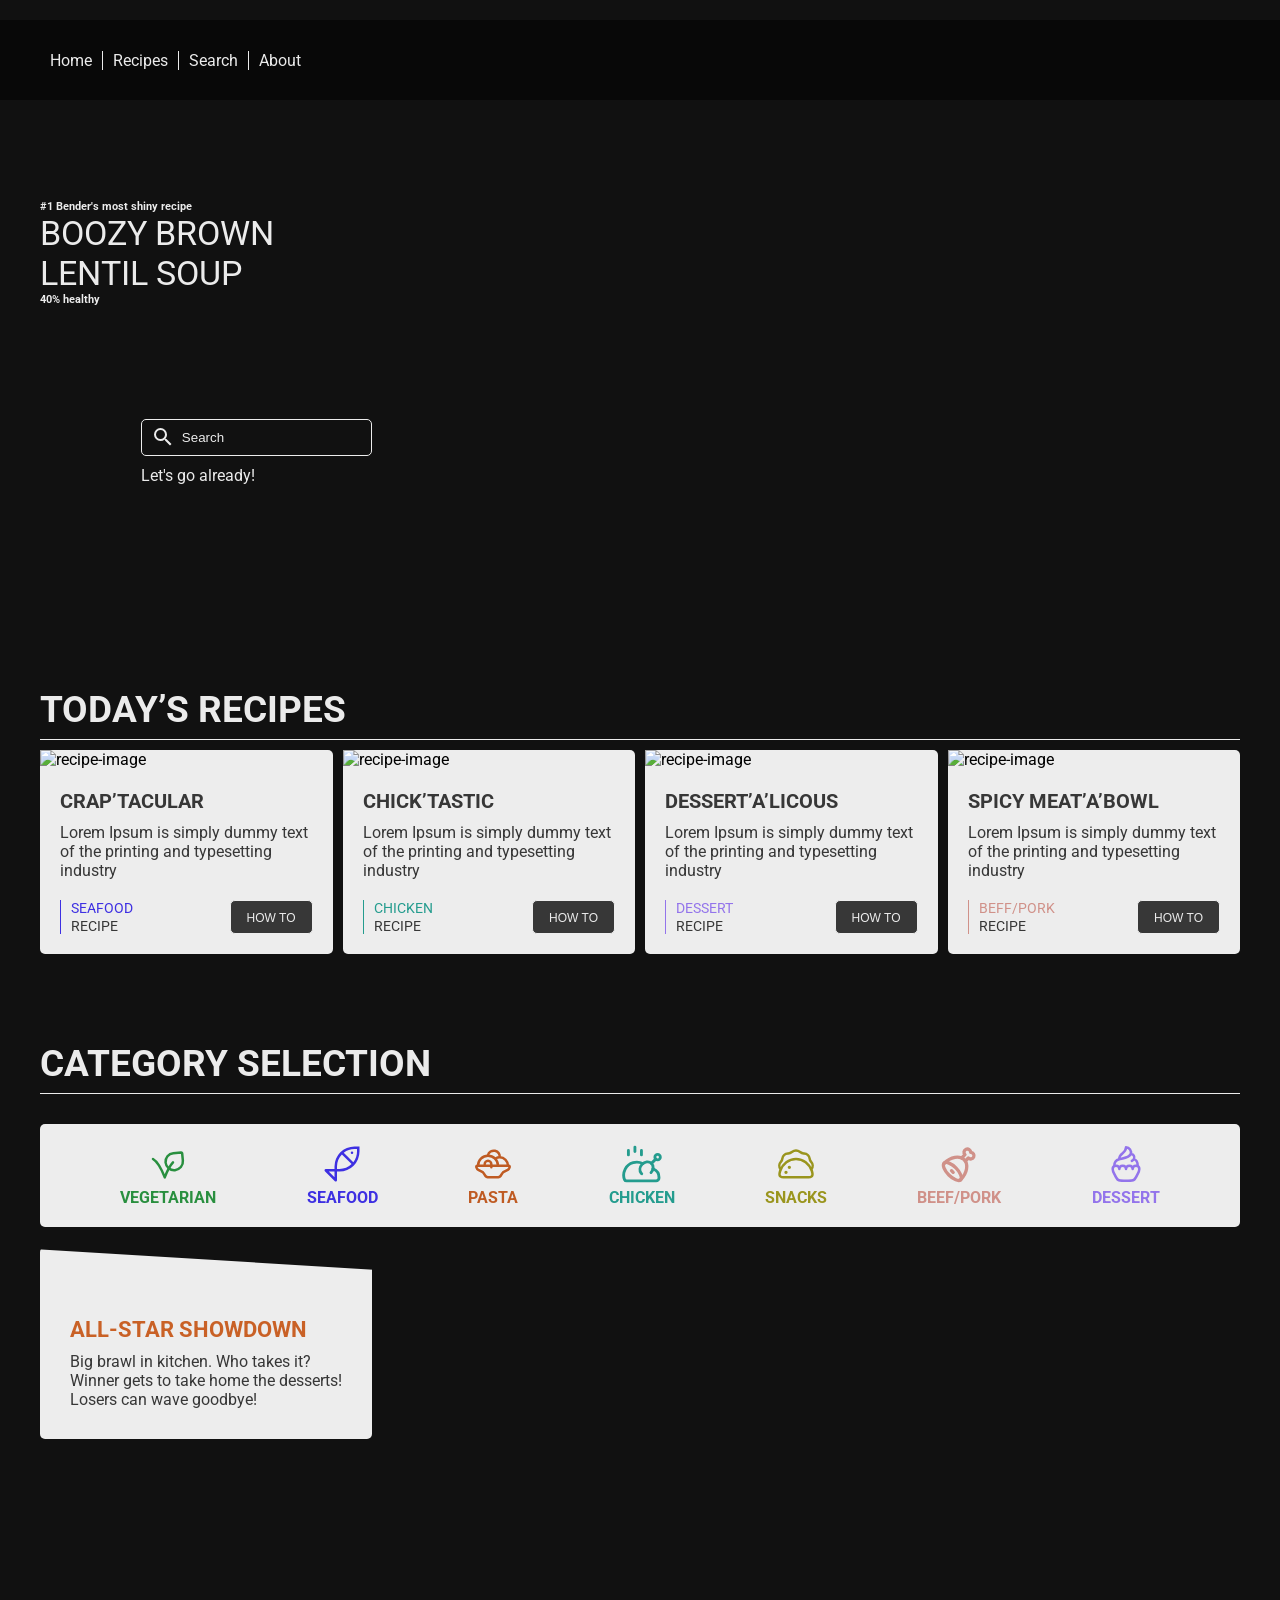
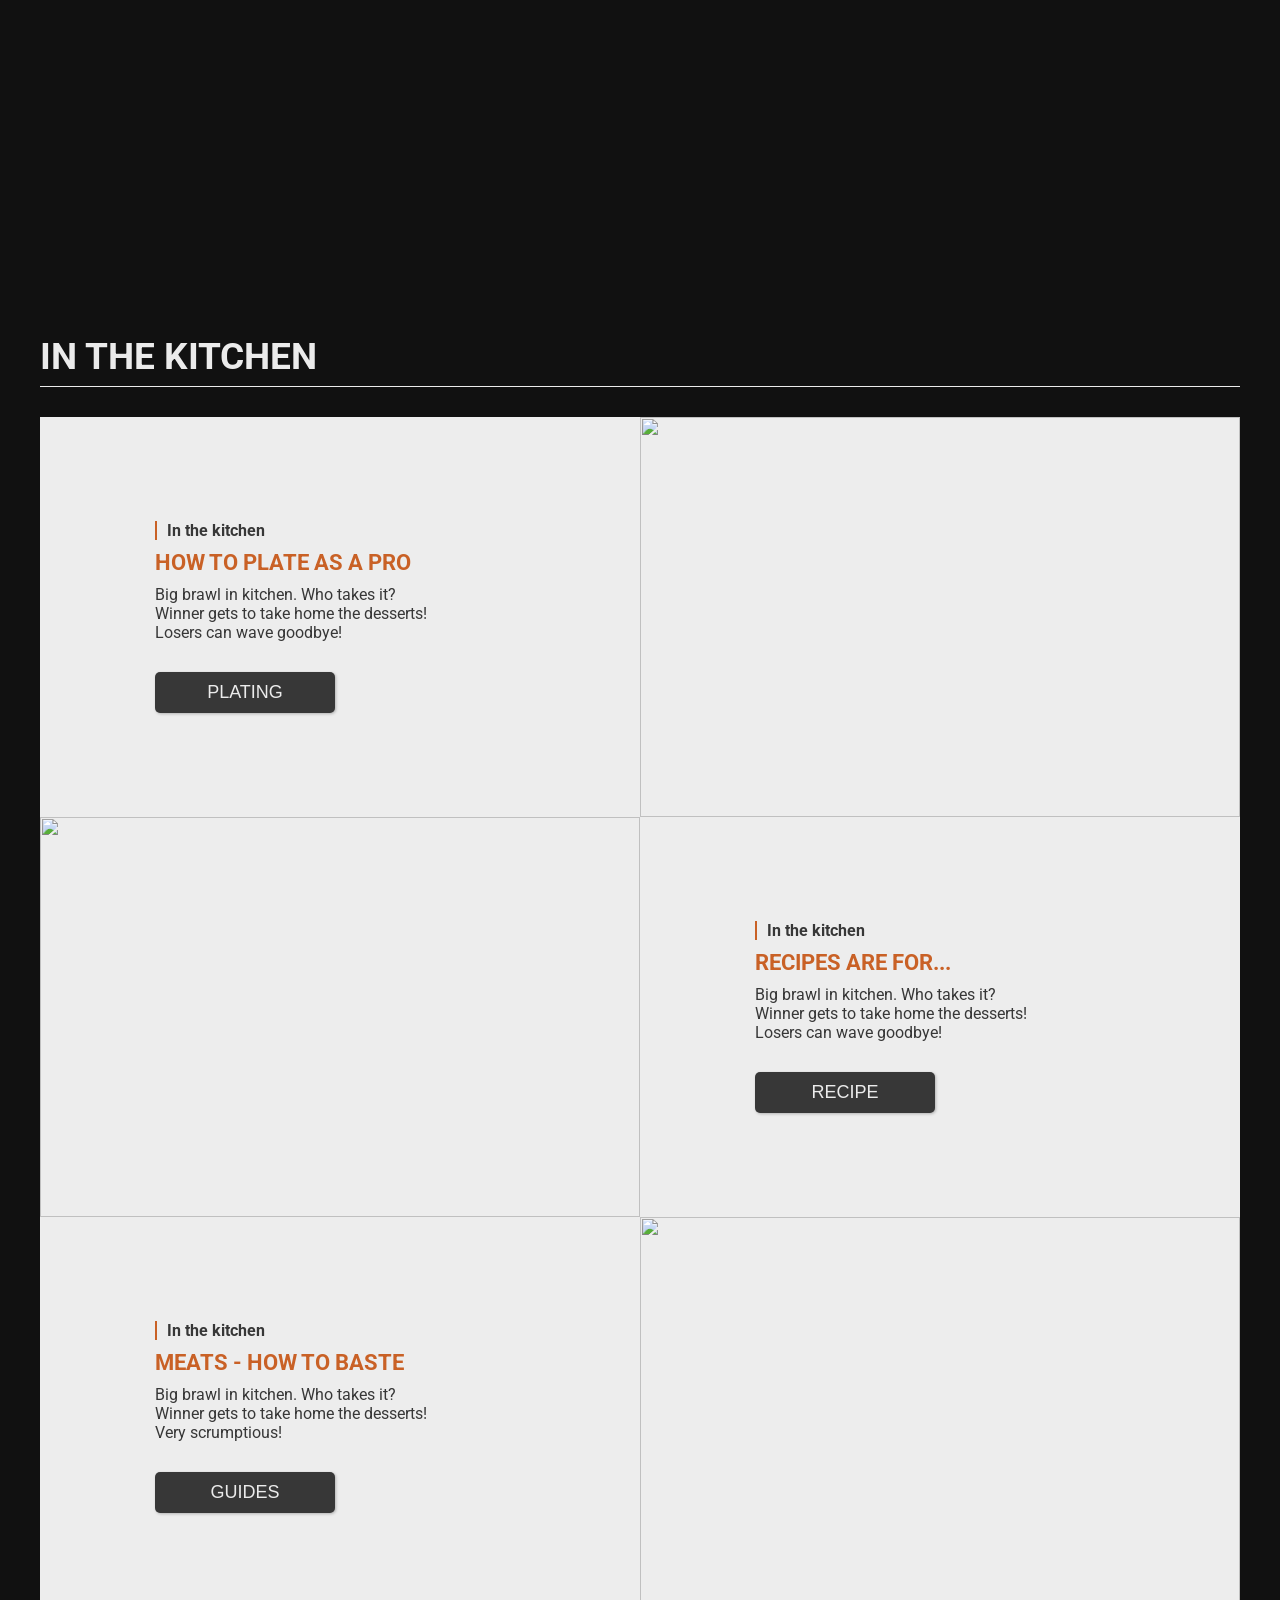
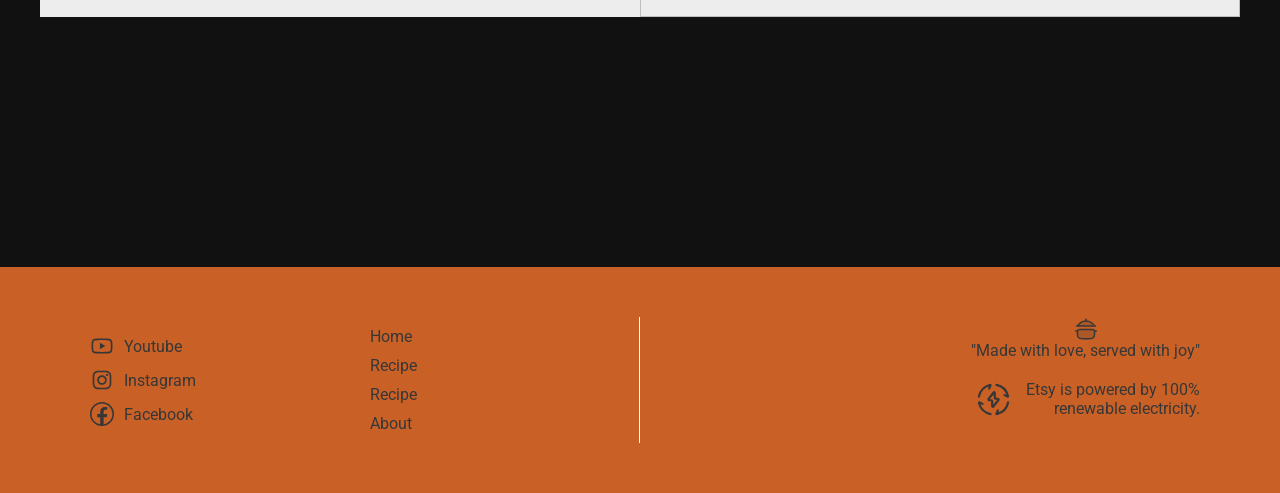
==== commit 8f462cd7: "[conflict] ..i forgot to push so same changes as the current github version." ====
--- a/index.html
+++ b/index.html
@@ -1,499 +1,670 @@
 <!doctype html>
 <html lang="en">
-
-<head>
-  <meta charset="UTF-8" />
-  <meta name="viewport" content="width=device-width, initial-scale=1.0" />
-  <title>Boozy Brown Lentil Soup</title>
-  <link rel="stylesheet" href="./css/style.css" />
-</head>
-
-<body>
-  <div class="container">
-    <!-- Navigation -->
-    <nav class="navigation">
-      <div class="menu-container">
+  <head>
+    <meta charset="UTF-8" />
+    <meta name="viewport" content="width=device-width, initial-scale=1.0" />
+    <title>Boozy Brown Lentil Soup</title>
+    <link rel="stylesheet" href="./css/style.css" />
+  </head>
+
+  <body>
+    <div class="container">
+      <!-- Navigation -->
+      <nav class="navigation">
+        <div class="menu-container">
+          <ul>
+            <li><a href="./index.html">Home</a></li>
+            <li><a href="./recipes.html">Recipes</a></li>
+            <li><a href="./search.html">Search</a></li>
+            <li><a href="./about.html">About</a></li>
+          </ul>
+        </div>
+        <div class="hamburger-menu">
+          <span>
+            <svg
+              xmlns="http://www.w3.org/2000/svg"
+              width="1em"
+              height="1em"
+              viewBox="0 0 512 512"
+            >
+              <path d="M0 0h512v512H0z" fill="none" />
+              <path
+                fill="currentColor"
+                d="M80 96h352v32H80zm0 144h352v32H80zm0 144h352v32H80z"
+              />
+            </svg>
+          </span>
+        </div>
+      </nav>
+
+      <div class="mobile-menu">
         <ul>
-          <li><a href="./index.html">Home</a></li>
-          <li><a href="./recipes.html">Recipes</a></li>
-          <li><a href="./search.html">Search</a></li>
-          <li><a href="./about.html">About</a></li>
+          <li><a href="index.html">Home</a></li>
+          <li><a href="recipes.html">Recipes</a></li>
+          <li><a href="search.html">Search</a></li>
+          <li><a href="about.html">About</a></li>
         </ul>
       </div>
-      <div class="hamburger-menu">
-        <span>
-          <svg xmlns="http://www.w3.org/2000/svg" width="1em" height="1em" viewBox="0 0 512 512">
-            <path d="M0 0h512v512H0z" fill="none" />
-            <path fill="currentColor" d="M80 96h352v32H80zm0 144h352v32H80zm0 144h352v32H80z" />
-          </svg>
-        </span>
-      </div>
-    </nav>
-
-    <div class="mobile-menu">
-      <ul>
-        <li><a href="index.html">Home</a></li>
-        <li><a href="recipes.html">Recipes</a></li>
-        <li><a href="search.html">Search</a></li>
-        <li><a href="about.html">About</a></li>
-      </ul>
-    </div>
-
-    <!-- Hero -->
-    <section class="hero">
-      <div class="hero-container">
-        <div class="hero-text">
-          <h6>#1 Bender's most shiny recipe</h6>
-          <h4>Boozy brown</h4>
-          <h4>Lentil Soup</h4>
-          <h6>40% healthy</h6>
-        </div>
-
-        <div class="hero-search">
-          <div class="search-box">
-            <span class="iconify search-icon" data-icon="#">
-              <svg xmlns="http://www.w3.org/2000/svg" width="1em" height="1em" viewBox="0 0 24 24">
+
+      <!-- Hero -->
+      <section class="hero">
+        <div class="hero-container">
+          <div class="hero-text">
+            <h6>#1 Bender's most shiny recipe</h6>
+            <h4>Boozy brown</h4>
+            <h4>Lentil Soup</h4>
+            <h6>40% healthy</h6>
+          </div>
+
+          <div class="hero-search">
+            <div class="search-box">
+              <span class="iconify search-icon" data-icon="#">
+                <svg
+                  xmlns="http://www.w3.org/2000/svg"
+                  width="1em"
+                  height="1em"
+                  viewBox="0 0 24 24"
+                >
+                  <path d="M0 0h24v24H0z" fill="none" />
+                  <path
+                    fill="currentColor"
+                    d="M9.5 3A6.5 6.5 0 0 1 16 9.5c0 1.61-.59 3.09-1.56 4.23l.27.27h.79l5 5l-1.5 1.5l-5-5v-.79l-.27-.27A6.52 6.52 0 0 1 9.5 16A6.5 6.5 0 0 1 3 9.5A6.5 6.5 0 0 1 9.5 3m0 2C7 5 5 7 5 9.5S7 14 9.5 14S14 12 14 9.5S12 5 9.5 5"
+                  />
+                </svg>
+              </span>
+              <input type="text" class="search-input" placeholder="Search" />
+            </div>
+            <p>Let's go already!</p>
+          </div>
+        </div>
+      </section>
+
+      <!-- Todays recipe section -->
+      <section class="todays-recipes">
+        <div class="todays-recipes-headline">Today’s Recipes</div>
+        <div class="todays-recipes-content">
+          <!-- Seafood -->
+          <div class="todays-recipes-content-block">
+            <div class="todays-recipes-content-block-image">
+              <img src="./images/craptacular.png" alt="recipe-image" />
+            </div>
+            <div class="todays-recipes-content-block-text">
+              <div class="todays-recipes-content-block-text-top">
+                <h5>Crap’tacular</h5>
+                <p>
+                  Lorem Ipsum is simply dummy text of the printing and
+                  typesetting industry
+                </p>
+              </div>
+              <div class="todays-recipes-content-block-text-bottom">
+                <div
+                  data-category="seafood"
+                  class="todays-recipes-content-bottom-area"
+                >
+                  <div class="todays-recipes-content-bottom-area-left">
+                    <p data-category="seafood" id="category-color">Seafood</p>
+                    <p>Recipe</p>
+                  </div>
+                  <div class="todays-recipes-content-bottom-area-right">
+                    <div
+                      class="todays-recipes-content-bottom-area-right-button"
+                    >
+                      <button>
+                        <a href="#">How to</a>
+                      </button>
+                    </div>
+                  </div>
+                </div>
+              </div>
+            </div>
+          </div>
+
+          <!-- Chicken -->
+          <div class="todays-recipes-content-block">
+            <div class="todays-recipes-content-block-image">
+              <img src="./images/chicktastic.jpg" alt="recipe-image" />
+            </div>
+            <div class="todays-recipes-content-block-text">
+              <div class="todays-recipes-content-block-text-top">
+                <h5>Chick’tastic</h5>
+                <p>
+                  Lorem Ipsum is simply dummy text of the printing and
+                  typesetting industry
+                </p>
+              </div>
+              <div class="todays-recipes-content-block-text-bottom">
+                <div
+                  data-category="chicken"
+                  class="todays-recipes-content-bottom-area"
+                >
+                  <div class="todays-recipes-content-bottom-area-left">
+                    <p data-category="chicken" id="category-color">Chicken</p>
+                    <p>Recipe</p>
+                  </div>
+                  <div class="todays-recipes-content-bottom-area-right">
+                    <div
+                      class="todays-recipes-content-bottom-area-right-button"
+                    >
+                      <button>
+                        <a href="#">How to</a>
+                      </button>
+                    </div>
+                  </div>
+                </div>
+              </div>
+            </div>
+          </div>
+
+          <!-- Dessert -->
+          <div class="todays-recipes-content-block">
+            <div class="todays-recipes-content-block-image">
+              <img src="./images/dessert.png" alt="recipe-image" />
+            </div>
+            <div class="todays-recipes-content-block-text">
+              <div class="todays-recipes-content-block-text-top">
+                <h5>Dessert’a’licous</h5>
+                <p>
+                  Lorem Ipsum is simply dummy text of the printing and
+                  typesetting industry
+                </p>
+              </div>
+              <div class="todays-recipes-content-block-text-bottom">
+                <div
+                  data-category="dessert"
+                  class="todays-recipes-content-bottom-area"
+                >
+                  <div class="todays-recipes-content-bottom-area-left">
+                    <p data-category="dessert" id="category-color">Dessert</p>
+                    <p>Recipe</p>
+                  </div>
+                  <div class="todays-recipes-content-bottom-area-right">
+                    <div
+                      class="todays-recipes-content-bottom-area-right-button"
+                    >
+                      <button>
+                        <a href="#">How to</a>
+                      </button>
+                    </div>
+                  </div>
+                </div>
+              </div>
+            </div>
+          </div>
+
+          <!-- Meats -->
+          <div class="todays-recipes-content-block">
+            <div class="todays-recipes-content-block-image">
+              <img src="./images/spicy-meatbowl.png" alt="recipe-image" />
+            </div>
+            <div class="todays-recipes-content-block-text">
+              <div class="todays-recipes-content-block-text-top">
+                <h5>Spicy meat’a’bowl</h5>
+                <p>
+                  Lorem Ipsum is simply dummy text of the printing and
+                  typesetting industry
+                </p>
+              </div>
+              <div class="todays-recipes-content-block-text-bottom">
+                <div
+                  data-category="beef/pork"
+                  class="todays-recipes-content-bottom-area"
+                >
+                  <div class="todays-recipes-content-bottom-area-left">
+                    <p data-category="beef/pork" id="category-color">
+                      Beff/Pork
+                    </p>
+                    <p>Recipe</p>
+                  </div>
+                  <div class="todays-recipes-content-bottom-area-right">
+                    <div
+                      class="todays-recipes-content-bottom-area-right-button"
+                    >
+                      <button>
+                        <a href="#">How to</a>
+                      </button>
+                    </div>
+                  </div>
+                </div>
+              </div>
+            </div>
+          </div>
+        </div>
+      </section>
+
+      <!-- Categories section -->
+      <section class="categories">
+        <div class="todays-recipes-headline">Category Selection</div>
+        <div class="categories-content">
+          <div class="categories-content-block">
+            <!-- Vegetarian -->
+            <span data-category="vegetarian" class="iconify">
+              <svg
+                xmlns="http://www.w3.org/2000/svg"
+                width="1em"
+                height="1em"
+                viewBox="0 0 24 24"
+              >
                 <path d="M0 0h24v24H0z" fill="none" />
-                <path fill="currentColor"
-                  d="M9.5 3A6.5 6.5 0 0 1 16 9.5c0 1.61-.59 3.09-1.56 4.23l.27.27h.79l5 5l-1.5 1.5l-5-5v-.79l-.27-.27A6.52 6.52 0 0 1 9.5 16A6.5 6.5 0 0 1 3 9.5A6.5 6.5 0 0 1 9.5 3m0 2C7 5 5 7 5 9.5S7 14 9.5 14S14 12 14 9.5S12 5 9.5 5" />
+                <g
+                  fill="none"
+                  stroke="currentColor"
+                  stroke-linecap="round"
+                  stroke-linejoin="round"
+                  stroke-width="1.5"
+                >
+                  <path
+                    d="M15 11.063C12.53 13.65 10.059 20 10.059 20S6.529 11.063 3 9"
+                  />
+                  <path
+                    d="m20.496 5.577l.426 4.424c.276 2.87-1.875 5.425-4.745 5.702c-2.816.27-5.367-1.788-5.638-4.604a5.12 5.12 0 0 1 4.608-5.59l4.716-.454a.58.58 0 0 1 .633.522"
+                  />
+                </g>
               </svg>
             </span>
-            <input type="text" class="search-input" placeholder="Search" />
-          </div>
-          <p>Let's go already!</p>
-        </div>
-      </div>
-    </section>
-
-    <!-- Todays recipe section -->
-    <section class="todays-recipes">
-      <div class="todays-recipes-headline">Today’s Recipes</div>
-      <div class="todays-recipes-content">
-        <!-- Seafood -->
-        <div class="todays-recipes-content-block">
-          <div class="todays-recipes-content-block-image">
-            <img src="./images/craptacular.png" alt="recipe-image" />
-          </div>
-          <div class="todays-recipes-content-block-text">
-            <div class="todays-recipes-content-block-text-top">
-              <h5>Crap’tacular</h5>
-              <p>
-                Lorem Ipsum is simply dummy text of the printing and
-                typesetting industry
-              </p>
-            </div>
-            <div class="todays-recipes-content-block-text-bottom">
-              <div data-category="seafood" class="todays-recipes-content-bottom-area">
-                <div class="todays-recipes-content-bottom-area-left">
-                  <p data-category="seafood" id="category-color">Seafood</p>
-                  <p>Recipe</p>
-                </div>
-                <div class="todays-recipes-content-bottom-area-right">
-                  <div class="todays-recipes-content-bottom-area-right-button">
-                    <button>
-                      <a href="#">How to</a>
-                    </button>
-                  </div>
-                </div>
-              </div>
-            </div>
-          </div>
-        </div>
-
-        <!-- Chicken -->
-        <div class="todays-recipes-content-block">
-          <div class="todays-recipes-content-block-image">
-            <img src="./images/chicktastic.jpg" alt="recipe-image" />
-          </div>
-          <div class="todays-recipes-content-block-text">
-            <div class="todays-recipes-content-block-text-top">
-              <h5>Chick’tastic</h5>
-              <p>
-                Lorem Ipsum is simply dummy text of the printing and
-                typesetting industry
-              </p>
-            </div>
-            <div class="todays-recipes-content-block-text-bottom">
-              <div data-category="chicken" class="todays-recipes-content-bottom-area">
-                <div class="todays-recipes-content-bottom-area-left">
-                  <p data-category="chicken" id="category-color">Chicken</p>
-                  <p>Recipe</p>
-                </div>
-                <div class="todays-recipes-content-bottom-area-right">
-                  <div class="todays-recipes-content-bottom-area-right-button">
-                    <button>
-                      <a href="#">How to</a>
-                    </button>
-                  </div>
-                </div>
-              </div>
-            </div>
-          </div>
-        </div>
-
-        <!-- Dessert -->
-        <div class="todays-recipes-content-block">
-          <div class="todays-recipes-content-block-image">
-            <img src="./images/dessert.png" alt="recipe-image" />
-          </div>
-          <div class="todays-recipes-content-block-text">
-            <div class="todays-recipes-content-block-text-top">
-              <h5>Dessert’a’licous</h5>
-              <p>
-                Lorem Ipsum is simply dummy text of the printing and
-                typesetting industry
-              </p>
-            </div>
-            <div class="todays-recipes-content-block-text-bottom">
-              <div data-category="dessert" class="todays-recipes-content-bottom-area">
-                <div class="todays-recipes-content-bottom-area-left">
-                  <p data-category="dessert" id="category-color">Dessert</p>
-                  <p>Recipe</p>
-                </div>
-                <div class="todays-recipes-content-bottom-area-right">
-                  <div class="todays-recipes-content-bottom-area-right-button">
-                    <button>
-                      <a href="#">How to</a>
-                    </button>
-                  </div>
-                </div>
-              </div>
-            </div>
-          </div>
-        </div>
-
-        <!-- Meats -->
-        <div class="todays-recipes-content-block">
-          <div class="todays-recipes-content-block-image">
-            <img src="./images/spicy-meatbowl.png" alt="recipe-image" />
-          </div>
-          <div class="todays-recipes-content-block-text">
-            <div class="todays-recipes-content-block-text-top">
-              <h5>Spicy meat’a’bowl</h5>
-              <p>
-                Lorem Ipsum is simply dummy text of the printing and
-                typesetting industry
-              </p>
-            </div>
-            <div class="todays-recipes-content-block-text-bottom">
-              <div data-category="beef/pork" class="todays-recipes-content-bottom-area">
-                <div class="todays-recipes-content-bottom-area-left">
-                  <p data-category="beef/pork" id="category-color">
-                    Beff/Pork
-                  </p>
-                  <p>Recipe</p>
-                </div>
-                <div class="todays-recipes-content-bottom-area-right">
-                  <div class="todays-recipes-content-bottom-area-right-button">
-                    <button>
-                      <a href="#">How to</a>
-                    </button>
-                  </div>
-                </div>
-              </div>
-            </div>
-          </div>
-        </div>
-      </div>
-    </section>
-
-    <!-- Categories section -->
-    <section class="categories">
-      <div class="todays-recipes-headline">Category Selection</div>
-      <div class="categories-content">
-        <div class="categories-content-block">
-          <!-- Vegetarian -->
-          <span data-category="vegetarian" class="iconify">
-            <svg xmlns="http://www.w3.org/2000/svg" width="1em" height="1em" viewBox="0 0 24 24">
-              <path d="M0 0h24v24H0z" fill="none" />
-              <g fill="none" stroke="currentColor" stroke-linecap="round" stroke-linejoin="round" stroke-width="1.5">
-                <path d="M15 11.063C12.53 13.65 10.059 20 10.059 20S6.529 11.063 3 9" />
+            <p data-category="vegetarian">Vegetarian</p>
+          </div>
+
+          <!-- Seafood -->
+          <div class="categories-content-block">
+            <span data-category="seafood" class="iconify">
+              <svg
+                xmlns="http://www.w3.org/2000/svg"
+                width="1em"
+                height="1em"
+                viewBox="0 0 32 32"
+              >
+                <path d="M0 0h32v32H0z" fill="none" />
+                <circle cx="24" cy="7" r="1" fill="currentColor" />
                 <path
-                  d="m20.496 5.577l.426 4.424c.276 2.87-1.875 5.425-4.745 5.702c-2.816.27-5.367-1.788-5.638-4.604a5.12 5.12 0 0 1 4.608-5.59l4.716-.454a.58.58 0 0 1 .633.522" />
-              </g>
-            </svg>
-          </span>
-          <p data-category="vegetarian">Vegetarian</p>
-        </div>
-
-        <!-- Seafood -->
-        <div class="categories-content-block">
-          <span data-category="seafood" class="iconify">
-            <svg xmlns="http://www.w3.org/2000/svg" width="1em" height="1em" viewBox="0 0 32 32">
-              <path d="M0 0h32v32H0z" fill="none" />
-              <circle cx="24" cy="7" r="1" fill="currentColor" />
-              <path fill="currentColor"
-                d="M26 2a16.02 16.02 0 0 0-16 16v2H3a1 1 0 0 0-.707 1.707l8 8A1 1 0 0 0 12 29v-7h2A16.02 16.02 0 0 0 30 6V2ZM10 26.586L5.414 22H10ZM12 20v-2a13.94 13.94 0 0 1 3.908-9.678l7.77 7.77A13.94 13.94 0 0 1 14 20ZM28 6a13.9 13.9 0 0 1-2.98 8.606L17.395 6.98A13.9 13.9 0 0 1 26 4h2Z" />
-            </svg>
-          </span>
-          <p data-category="seafood">Seafood</p>
-        </div>
-
-        <!-- Pasta -->
-        <div class="categories-content-block">
-          <span data-category="pasta" class="iconify">
-            <svg xmlns="http://www.w3.org/2000/svg" width="1em" height="1em" viewBox="0 0 24 24">
-              <path d="M0 0h24v24H0z" fill="none" />
-              <g fill="none" stroke="currentColor" stroke-linecap="round" stroke-linejoin="round" stroke-width="1.5">
-                <path
-                  d="M21.292 13H2.708c-1.52 0-.224 2.238.461 2.581l2.361 1.181c.236.119.354.178.452.264c.878.776 1.038 2.143 2.148 2.737c.442.237.965.237 2.012.237h3.716c1.047 0 1.57 0 2.012-.237c1.11-.594 1.27-1.961 2.148-2.737c.098-.086.216-.145.452-.264l2.36-1.181c.686-.343 1.981-2.581.462-2.581" />
-                <path d="M15 13a6 6 0 0 0-12 0" />
-                <path
-                  d="M21 13c0-2.761-2.225-5-4.97-5c-.924 0-1.789.254-2.53.696M7 12.222C7 10.995 7.895 10 9 10s2 .995 2 2.222V14M9 6.556c.431-1.766 2.328-2.874 4.237-2.475c1.909.4 3.106 2.154 2.675 3.919" />
-              </g>
-            </svg>
-          </span>
-          <p data-category="pasta">Pasta</p>
-        </div>
-
-        <!-- Chicken -->
-        <div class="categories-content-block">
-          <span data-category="chicken" class="iconify">
-            <svg xmlns="http://www.w3.org/2000/svg" width="1em" height="1em" viewBox="0 0 14 14">
-              <path d="M0 0h14v14H0z" fill="none" />
-              <g fill="none" stroke="currentColor" stroke-linecap="round">
-                <path stroke-linejoin="round" d="M2.243 2.246v1.562m4.563-1.562v1.562M4.525 1.083v1.562" />
-                <path d="M11.509 4.602a.955.955 0 1 0 1.91 0a.955.955 0 1 0-1.91 0" />
-                <path stroke-linejoin="round"
-                  d="m10.841 8.677l.212.093c1.48.7 1.889 1.606 1.889 2.85v.298a1 1 0 0 1-1 1H1.64c-.327 0-.634-.161-.76-.463c-.277-.669-.599-2.013.238-3.685c1.21-2.416 4.187-2.947 6.094-1.947l.09.046" />
-                <path
-                  d="M10.158 10.006c.928-1.018.976-2.485.108-3.275s-2.323-.605-3.25.413c-.843.925-.96 2.219-.325 3.04q.097.127.217.235" />
-                <path stroke-linejoin="round" d="M11.806 5.296L10.32 6.781" />
-              </g>
-            </svg>
-          </span>
-          <p data-category="chicken">Chicken</p>
-        </div>
-
-        <!-- Snacks -->
-        <div class="categories-content-block">
-          <span data-category="snack" class="iconify">
-            <svg xmlns="http://www.w3.org/2000/svg" width="1em" height="1em" viewBox="0 0 24 24">
-              <path d="M0 0h24v24H0z" fill="none" />
-              <g fill="none" stroke="currentColor" stroke-width="1.5">
-                <path
-                  d="M12 9c-4.32 0-8.01 2.937-9.466 7.072c-.528 1.498-.791 2.246-.185 3.087C2.954 20 3.943 20 5.92 20h12.16c1.978 0 2.967 0 3.572-.841c.606-.841.343-1.59-.184-3.087C20.01 11.937 16.32 9 12 9Z" />
-                <path stroke-linecap="round"
-                  d="M21.33 15a3.24 3.24 0 0 0-.24-4.222a3.3 3.3 0 0 1-.898-1.975c-.148-1.677-1.566-3.016-3.344-3.144l-.204-.015a4 4 0 0 1-2.153-.812c-1.445-1.11-3.537-1.11-4.981 0a4 4 0 0 1-2.154.812l-.204.015c-1.778.128-3.196 1.467-3.344 3.144a3.3 3.3 0 0 1-.898 1.975A3.24 3.24 0 0 0 2.67 15m3.455 2H6m.25 0a.25.25 0 1 1-.5 0a.25.25 0 0 1 .5 0Z" />
-                <path stroke-linecap="round" d="M8.125 14H8m.25 0a.25.25 0 1 1-.5 0a.25.25 0 0 1 .5 0Z" />
-              </g>
-            </svg>
-          </span>
-          <p data-category="snack">Snacks</p>
-        </div>
-
-        <!-- Meats -->
-        <div class="categories-content-block">
-          <span data-category="beef/pork" class="iconify">
-            <svg xmlns="http://www.w3.org/2000/svg" width="1em" height="1em" viewBox="0 0 24 24">
-              <path d="M0 0h24v24H0z" fill="none" />
-              <g fill="none" stroke="currentColor" stroke-linecap="round" stroke-linejoin="round" stroke-width="2">
-                <path
-                  d="m13.62 8.382l1.966-1.967A2 2 0 1 1 19 5a2 2 0 1 1-1.413 3.414l-1.82 1.821m-9.863 8.361c2.733 2.734 5.9 4 7.07 2.829c1.172-1.172-.094-4.338-2.828-7.071c-2.733-2.734-5.9-4-7.07-2.829c-1.172 1.172.094 4.338 2.828 7.071M7.5 16l1 1" />
-                <path d="M12.975 21.425c3.905-3.906 4.855-9.288 2.121-12.021c-2.733-2.734-8.115-1.784-12.02 2.121" />
-              </g>
-            </svg>
-          </span>
-          <p data-category="beef/pork">Beef/Pork</p>
-        </div>
-
-        <!-- Dessert -->
-        <div class="categories-content-block">
-          <span data-category="dessert" class="iconify">
-            <svg xmlns="http://www.w3.org/2000/svg" width="1em" height="1em" viewBox="0 0 24 24">
-              <path d="M0 0h24v24H0z" fill="none" />
-              <g fill="none" stroke="currentColor" stroke-linejoin="round" stroke-width="1.5">
-                <path stroke-linecap="round"
-                  d="M7.885 9.176A3.98 3.98 0 0 0 5 13m9.827-6.993C15.503 4.111 14.047 2 12 2c0 4-4.115 3-4.115 7.176c1.97-.563 6.142-.925 6.942-3.169m.673 4.112c.461-.266.91-.614 1.185-1.04c.86-1.34-.231-3.211-1.858-3.072m1.858 3.071C18.642 9.535 19 11.294 19 13" />
-                <path
-                  d="M16 14.949c0-2.599 4-2.599 4 0c0 1.362-.755 2.529-1.342 3.71c-.806 1.626-1.21 2.438-1.935 2.89S15.096 22 13.292 22h-2.584c-1.804 0-2.706 0-3.431-.451c-.725-.452-1.128-1.264-1.935-2.89C4.755 17.478 4 16.311 4 14.949c0-2.599 4-2.599 4 0c0-2.599 4-2.599 4 0c0-2.599 4-2.599 4 0Z" />
-              </g>
-            </svg>
-          </span>
-          <p data-category="dessert">Dessert</p>
-        </div>
-      </div>
-    </section>
-
-    <!-- Image section -->
-    <section class="image-section">
-      <div class="image-section-controller">
-        <div class="image-section-box">
-          <h4>All-star showdown</h4>
-          <p>
-            Big brawl in kitchen. Who takes it?<br />
-            Winner gets to take home the desserts!<br />
-            Losers can wave goodbye!
-          </p>
-        </div>
-      </div>
-    </section>
-
-    <!-- Content area -->
-    <section class="content-area">
-      <div class="todays-recipes-headline">In the kitchen</div>
-      <div class="content-area-content">
-        <!-- Block 1 -->
-        <div class="content-area-block">
-          <div class="content-area-block-top">
-            <h4>In the kitchen</h4>
-            <h3>How to plate as a pro</h3>
+                  fill="currentColor"
+                  d="M26 2a16.02 16.02 0 0 0-16 16v2H3a1 1 0 0 0-.707 1.707l8 8A1 1 0 0 0 12 29v-7h2A16.02 16.02 0 0 0 30 6V2ZM10 26.586L5.414 22H10ZM12 20v-2a13.94 13.94 0 0 1 3.908-9.678l7.77 7.77A13.94 13.94 0 0 1 14 20ZM28 6a13.9 13.9 0 0 1-2.98 8.606L17.395 6.98A13.9 13.9 0 0 1 26 4h2Z"
+                />
+              </svg>
+            </span>
+            <p data-category="seafood">Seafood</p>
+          </div>
+
+          <!-- Pasta -->
+          <div class="categories-content-block">
+            <span data-category="pasta" class="iconify">
+              <svg
+                xmlns="http://www.w3.org/2000/svg"
+                width="1em"
+                height="1em"
+                viewBox="0 0 24 24"
+              >
+                <path d="M0 0h24v24H0z" fill="none" />
+                <g
+                  fill="none"
+                  stroke="currentColor"
+                  stroke-linecap="round"
+                  stroke-linejoin="round"
+                  stroke-width="1.5"
+                >
+                  <path
+                    d="M21.292 13H2.708c-1.52 0-.224 2.238.461 2.581l2.361 1.181c.236.119.354.178.452.264c.878.776 1.038 2.143 2.148 2.737c.442.237.965.237 2.012.237h3.716c1.047 0 1.57 0 2.012-.237c1.11-.594 1.27-1.961 2.148-2.737c.098-.086.216-.145.452-.264l2.36-1.181c.686-.343 1.981-2.581.462-2.581"
+                  />
+                  <path d="M15 13a6 6 0 0 0-12 0" />
+                  <path
+                    d="M21 13c0-2.761-2.225-5-4.97-5c-.924 0-1.789.254-2.53.696M7 12.222C7 10.995 7.895 10 9 10s2 .995 2 2.222V14M9 6.556c.431-1.766 2.328-2.874 4.237-2.475c1.909.4 3.106 2.154 2.675 3.919"
+                  />
+                </g>
+              </svg>
+            </span>
+            <p data-category="pasta">Pasta</p>
+          </div>
+
+          <!-- Chicken -->
+          <div class="categories-content-block">
+            <span data-category="chicken" class="iconify">
+              <svg
+                xmlns="http://www.w3.org/2000/svg"
+                width="1em"
+                height="1em"
+                viewBox="0 0 14 14"
+              >
+                <path d="M0 0h14v14H0z" fill="none" />
+                <g fill="none" stroke="currentColor" stroke-linecap="round">
+                  <path
+                    stroke-linejoin="round"
+                    d="M2.243 2.246v1.562m4.563-1.562v1.562M4.525 1.083v1.562"
+                  />
+                  <path
+                    d="M11.509 4.602a.955.955 0 1 0 1.91 0a.955.955 0 1 0-1.91 0"
+                  />
+                  <path
+                    stroke-linejoin="round"
+                    d="m10.841 8.677l.212.093c1.48.7 1.889 1.606 1.889 2.85v.298a1 1 0 0 1-1 1H1.64c-.327 0-.634-.161-.76-.463c-.277-.669-.599-2.013.238-3.685c1.21-2.416 4.187-2.947 6.094-1.947l.09.046"
+                  />
+                  <path
+                    d="M10.158 10.006c.928-1.018.976-2.485.108-3.275s-2.323-.605-3.25.413c-.843.925-.96 2.219-.325 3.04q.097.127.217.235"
+                  />
+                  <path stroke-linejoin="round" d="M11.806 5.296L10.32 6.781" />
+                </g>
+              </svg>
+            </span>
+            <p data-category="chicken">Chicken</p>
+          </div>
+
+          <!-- Snacks -->
+          <div class="categories-content-block">
+            <span data-category="snack" class="iconify">
+              <svg
+                xmlns="http://www.w3.org/2000/svg"
+                width="1em"
+                height="1em"
+                viewBox="0 0 24 24"
+              >
+                <path d="M0 0h24v24H0z" fill="none" />
+                <g fill="none" stroke="currentColor" stroke-width="1.5">
+                  <path
+                    d="M12 9c-4.32 0-8.01 2.937-9.466 7.072c-.528 1.498-.791 2.246-.185 3.087C2.954 20 3.943 20 5.92 20h12.16c1.978 0 2.967 0 3.572-.841c.606-.841.343-1.59-.184-3.087C20.01 11.937 16.32 9 12 9Z"
+                  />
+                  <path
+                    stroke-linecap="round"
+                    d="M21.33 15a3.24 3.24 0 0 0-.24-4.222a3.3 3.3 0 0 1-.898-1.975c-.148-1.677-1.566-3.016-3.344-3.144l-.204-.015a4 4 0 0 1-2.153-.812c-1.445-1.11-3.537-1.11-4.981 0a4 4 0 0 1-2.154.812l-.204.015c-1.778.128-3.196 1.467-3.344 3.144a3.3 3.3 0 0 1-.898 1.975A3.24 3.24 0 0 0 2.67 15m3.455 2H6m.25 0a.25.25 0 1 1-.5 0a.25.25 0 0 1 .5 0Z"
+                  />
+                  <path
+                    stroke-linecap="round"
+                    d="M8.125 14H8m.25 0a.25.25 0 1 1-.5 0a.25.25 0 0 1 .5 0Z"
+                  />
+                </g>
+              </svg>
+            </span>
+            <p data-category="snack">Snacks</p>
+          </div>
+
+          <!-- Meats -->
+          <div class="categories-content-block">
+            <span data-category="beef/pork" class="iconify">
+              <svg
+                xmlns="http://www.w3.org/2000/svg"
+                width="1em"
+                height="1em"
+                viewBox="0 0 24 24"
+              >
+                <path d="M0 0h24v24H0z" fill="none" />
+                <g
+                  fill="none"
+                  stroke="currentColor"
+                  stroke-linecap="round"
+                  stroke-linejoin="round"
+                  stroke-width="2"
+                >
+                  <path
+                    d="m13.62 8.382l1.966-1.967A2 2 0 1 1 19 5a2 2 0 1 1-1.413 3.414l-1.82 1.821m-9.863 8.361c2.733 2.734 5.9 4 7.07 2.829c1.172-1.172-.094-4.338-2.828-7.071c-2.733-2.734-5.9-4-7.07-2.829c-1.172 1.172.094 4.338 2.828 7.071M7.5 16l1 1"
+                  />
+                  <path
+                    d="M12.975 21.425c3.905-3.906 4.855-9.288 2.121-12.021c-2.733-2.734-8.115-1.784-12.02 2.121"
+                  />
+                </g>
+              </svg>
+            </span>
+            <p data-category="beef/pork">Beef/Pork</p>
+          </div>
+
+          <!-- Dessert -->
+          <div class="categories-content-block">
+            <span data-category="dessert" class="iconify">
+              <svg
+                xmlns="http://www.w3.org/2000/svg"
+                width="1em"
+                height="1em"
+                viewBox="0 0 24 24"
+              >
+                <path d="M0 0h24v24H0z" fill="none" />
+                <g
+                  fill="none"
+                  stroke="currentColor"
+                  stroke-linejoin="round"
+                  stroke-width="1.5"
+                >
+                  <path
+                    stroke-linecap="round"
+                    d="M7.885 9.176A3.98 3.98 0 0 0 5 13m9.827-6.993C15.503 4.111 14.047 2 12 2c0 4-4.115 3-4.115 7.176c1.97-.563 6.142-.925 6.942-3.169m.673 4.112c.461-.266.91-.614 1.185-1.04c.86-1.34-.231-3.211-1.858-3.072m1.858 3.071C18.642 9.535 19 11.294 19 13"
+                  />
+                  <path
+                    d="M16 14.949c0-2.599 4-2.599 4 0c0 1.362-.755 2.529-1.342 3.71c-.806 1.626-1.21 2.438-1.935 2.89S15.096 22 13.292 22h-2.584c-1.804 0-2.706 0-3.431-.451c-.725-.452-1.128-1.264-1.935-2.89C4.755 17.478 4 16.311 4 14.949c0-2.599 4-2.599 4 0c0-2.599 4-2.599 4 0c0-2.599 4-2.599 4 0Z"
+                  />
+                </g>
+              </svg>
+            </span>
+            <p data-category="dessert">Dessert</p>
+          </div>
+        </div>
+      </section>
+
+      <!-- Image section -->
+      <section class="image-section">
+        <div class="image-section-controller">
+          <div class="image-section-box">
+            <h4>All-star showdown</h4>
             <p>
               Big brawl in kitchen. Who takes it?<br />
               Winner gets to take home the desserts!<br />
               Losers can wave goodbye!
             </p>
           </div>
-          <div class="content-area-block-bottom">
-            <button>Plating</button>
-          </div>
-        </div>
-
-        <!-- Block 2 -->
-        <div class="content-area-block">
-          <div class="content-area-block-image">
-            <img src="./images/kitchen-block-2.jpg" alt="" />
-          </div>
-        </div>
-
-        <!-- Block 3 -->
-        <div class="content-area-block">
-          <div class="content-area-block-image">
-            <img src="./images/kitchen-block-3.jpg" alt="" />
-          </div>
-        </div>
-
-        <!-- Block 4 -->
-        <div class="content-area-block">
-          <div class="content-area-block-top">
-            <h4>In the kitchen</h4>
-            <h3>Recipes are for...</h3>
-            <p>
-              Big brawl in kitchen. Who takes it?<br />
-              Winner gets to take home the desserts!<br />
-              Losers can wave goodbye!
-            </p>
-          </div>
-          <div class="content-area-block-bottom">
-            <button>Recipe</button>
-          </div>
-        </div>
-
-        <!-- Block 5 -->
-        <div class="content-area-block">
-          <div class="content-area-block-top">
-            <h4>In the kitchen</h4>
-            <h3>Meats - how to baste</h3>
-            <p>
-              Big brawl in kitchen. Who takes it?<br />
-              Winner gets to take home the desserts!<br />
-              Very scrumptious!
-            </p>
-          </div>
-          <div class="content-area-block-bottom">
-            <button>Guides</button>
-          </div>
-        </div>
-
-        <!-- Block 6 -->
-        <div class="content-area-block">
-          <div class="content-area-block-image">
-            <img src="./images/kitchen-block-6.jpg" alt="" />
-          </div>
-        </div>
-      </div>
-    </section>
-
-    <!-- Footer -->
-    <footer class="footer">
-      <div class="footer-content">
-        <div class="footer-content-left">
-          <div class="socials">
-            <div class="media-type">
-              <!-- Youtube -->
-              <div class="media-type-icon">
-                <svg xmlns="http://www.w3.org/2000/svg" width="1em" height="1em" viewBox="0 0 1024 1024">
-                  <path d="M0 0h1024v1024H0z" fill="none" />
-                  <path fill="currentColor"
-                    d="M960 509.2c0-2.2 0-4.7-.1-7.6c-.1-8.1-.3-17.2-.5-26.9c-.8-27.9-2.2-55.7-4.4-81.9c-3-36.1-7.4-66.2-13.4-88.8a139.52 139.52 0 0 0-98.3-98.5c-28.3-7.6-83.7-12.3-161.7-15.2c-37.1-1.4-76.8-2.3-116.5-2.8c-13.9-.2-26.8-.3-38.4-.4h-29.4c-11.6.1-24.5.2-38.4.4c-39.7.5-79.4 1.4-116.5 2.8c-78 3-133.5 7.7-161.7 15.2A139.35 139.35 0 0 0 82.4 304C76.3 326.6 72 356.7 69 392.8c-2.2 26.2-3.6 54-4.4 81.9c-.3 9.7-.4 18.8-.5 26.9c0 2.9-.1 5.4-.1 7.6v5.6c0 2.2 0 4.7.1 7.6c.1 8.1.3 17.2.5 26.9c.8 27.9 2.2 55.7 4.4 81.9c3 36.1 7.4 66.2 13.4 88.8c12.8 47.9 50.4 85.7 98.3 98.5c28.2 7.6 83.7 12.3 161.7 15.2c37.1 1.4 76.8 2.3 116.5 2.8c13.9.2 26.8.3 38.4.4h29.4c11.6-.1 24.5-.2 38.4-.4c39.7-.5 79.4-1.4 116.5-2.8c78-3 133.5-7.7 161.7-15.2c47.9-12.8 85.5-50.5 98.3-98.5c6.1-22.6 10.4-52.7 13.4-88.8c2.2-26.2 3.6-54 4.4-81.9c.3-9.7.4-18.8.5-26.9c0-2.9.1-5.4.1-7.6zm-72 5.2c0 2.1 0 4.4-.1 7.1c-.1 7.8-.3 16.4-.5 25.7c-.7 26.6-2.1 53.2-4.2 77.9c-2.7 32.2-6.5 58.6-11.2 76.3c-6.2 23.1-24.4 41.4-47.4 47.5c-21 5.6-73.9 10.1-145.8 12.8c-36.4 1.4-75.6 2.3-114.7 2.8c-13.7.2-26.4.3-37.8.3h-28.6l-37.8-.3c-39.1-.5-78.2-1.4-114.7-2.8c-71.9-2.8-124.9-7.2-145.8-12.8c-23-6.2-41.2-24.4-47.4-47.5c-4.7-17.7-8.5-44.1-11.2-76.3c-2.1-24.7-3.4-51.3-4.2-77.9c-.3-9.3-.4-18-.5-25.7c0-2.7-.1-5.1-.1-7.1v-4.8c0-2.1 0-4.4.1-7.1c.1-7.8.3-16.4.5-25.7c.7-26.6 2.1-53.2 4.2-77.9c2.7-32.2 6.5-58.6 11.2-76.3c6.2-23.1 24.4-41.4 47.4-47.5c21-5.6 73.9-10.1 145.8-12.8c36.4-1.4 75.6-2.3 114.7-2.8c13.7-.2 26.4-.3 37.8-.3h28.6l37.8.3c39.1.5 78.2 1.4 114.7 2.8c71.9 2.8 124.9 7.2 145.8 12.8c23 6.2 41.2 24.4 47.4 47.5c4.7 17.7 8.5 44.1 11.2 76.3c2.1 24.7 3.4 51.3 4.2 77.9c.3 9.3.4 18 .5 25.7c0 2.7.1 5.1.1 7.1zM423 646l232-135l-232-133z" />
+        </div>
+      </section>
+
+      <!-- Content area -->
+      <section class="content-area">
+        <div class="todays-recipes-headline">In the kitchen</div>
+        <div class="content-area-content">
+          <!-- Block 1 -->
+          <div class="content-area-block">
+            <div class="content-area-block-top">
+              <h4>In the kitchen</h4>
+              <h3>How to plate as a pro</h3>
+              <p>
+                Big brawl in kitchen. Who takes it?<br />
+                Winner gets to take home the desserts!<br />
+                Losers can wave goodbye!
+              </p>
+            </div>
+            <div class="content-area-block-bottom">
+              <button>Plating</button>
+            </div>
+          </div>
+
+          <!-- Block 2 -->
+          <div class="content-area-block">
+            <div class="content-area-block-image">
+              <img src="./images/kitchen-block-2.jpg" alt="" />
+            </div>
+          </div>
+
+          <!-- Block 3 -->
+          <div class="content-area-block">
+            <div class="content-area-block-image">
+              <img src="./images/kitchen-block-3.jpg" alt="" />
+            </div>
+          </div>
+
+          <!-- Block 4 -->
+          <div class="content-area-block">
+            <div class="content-area-block-top">
+              <h4>In the kitchen</h4>
+              <h3>Recipes are for...</h3>
+              <p>
+                Big brawl in kitchen. Who takes it?<br />
+                Winner gets to take home the desserts!<br />
+                Losers can wave goodbye!
+              </p>
+            </div>
+            <div class="content-area-block-bottom">
+              <button>Recipe</button>
+            </div>
+          </div>
+
+          <!-- Block 5 -->
+          <div class="content-area-block">
+            <div class="content-area-block-top">
+              <h4>In the kitchen</h4>
+              <h3>Meats - how to baste</h3>
+              <p>
+                Big brawl in kitchen. Who takes it?<br />
+                Winner gets to take home the desserts!<br />
+                Very scrumptious!
+              </p>
+            </div>
+            <div class="content-area-block-bottom">
+              <button>Guides</button>
+            </div>
+          </div>
+
+          <!-- Block 6 -->
+          <div class="content-area-block">
+            <div class="content-area-block-image">
+              <img src="./images/kitchen-block-6.jpg" alt="" />
+            </div>
+          </div>
+        </div>
+      </section>
+
+      <!-- Footer -->
+      <footer class="footer">
+        <div class="footer-content">
+          <div class="footer-content-left">
+            <div class="socials">
+              <div class="media-type">
+                <!-- Youtube -->
+                <div class="media-type-icon">
+                  <svg
+                    xmlns="http://www.w3.org/2000/svg"
+                    width="1em"
+                    height="1em"
+                    viewBox="0 0 1024 1024"
+                  >
+                    <path d="M0 0h1024v1024H0z" fill="none" />
+                    <path
+                      fill="currentColor"
+                      d="M960 509.2c0-2.2 0-4.7-.1-7.6c-.1-8.1-.3-17.2-.5-26.9c-.8-27.9-2.2-55.7-4.4-81.9c-3-36.1-7.4-66.2-13.4-88.8a139.52 139.52 0 0 0-98.3-98.5c-28.3-7.6-83.7-12.3-161.7-15.2c-37.1-1.4-76.8-2.3-116.5-2.8c-13.9-.2-26.8-.3-38.4-.4h-29.4c-11.6.1-24.5.2-38.4.4c-39.7.5-79.4 1.4-116.5 2.8c-78 3-133.5 7.7-161.7 15.2A139.35 139.35 0 0 0 82.4 304C76.3 326.6 72 356.7 69 392.8c-2.2 26.2-3.6 54-4.4 81.9c-.3 9.7-.4 18.8-.5 26.9c0 2.9-.1 5.4-.1 7.6v5.6c0 2.2 0 4.7.1 7.6c.1 8.1.3 17.2.5 26.9c.8 27.9 2.2 55.7 4.4 81.9c3 36.1 7.4 66.2 13.4 88.8c12.8 47.9 50.4 85.7 98.3 98.5c28.2 7.6 83.7 12.3 161.7 15.2c37.1 1.4 76.8 2.3 116.5 2.8c13.9.2 26.8.3 38.4.4h29.4c11.6-.1 24.5-.2 38.4-.4c39.7-.5 79.4-1.4 116.5-2.8c78-3 133.5-7.7 161.7-15.2c47.9-12.8 85.5-50.5 98.3-98.5c6.1-22.6 10.4-52.7 13.4-88.8c2.2-26.2 3.6-54 4.4-81.9c.3-9.7.4-18.8.5-26.9c0-2.9.1-5.4.1-7.6zm-72 5.2c0 2.1 0 4.4-.1 7.1c-.1 7.8-.3 16.4-.5 25.7c-.7 26.6-2.1 53.2-4.2 77.9c-2.7 32.2-6.5 58.6-11.2 76.3c-6.2 23.1-24.4 41.4-47.4 47.5c-21 5.6-73.9 10.1-145.8 12.8c-36.4 1.4-75.6 2.3-114.7 2.8c-13.7.2-26.4.3-37.8.3h-28.6l-37.8-.3c-39.1-.5-78.2-1.4-114.7-2.8c-71.9-2.8-124.9-7.2-145.8-12.8c-23-6.2-41.2-24.4-47.4-47.5c-4.7-17.7-8.5-44.1-11.2-76.3c-2.1-24.7-3.4-51.3-4.2-77.9c-.3-9.3-.4-18-.5-25.7c0-2.7-.1-5.1-.1-7.1v-4.8c0-2.1 0-4.4.1-7.1c.1-7.8.3-16.4.5-25.7c.7-26.6 2.1-53.2 4.2-77.9c2.7-32.2 6.5-58.6 11.2-76.3c6.2-23.1 24.4-41.4 47.4-47.5c21-5.6 73.9-10.1 145.8-12.8c36.4-1.4 75.6-2.3 114.7-2.8c13.7-.2 26.4-.3 37.8-.3h28.6l37.8.3c39.1.5 78.2 1.4 114.7 2.8c71.9 2.8 124.9 7.2 145.8 12.8c23 6.2 41.2 24.4 47.4 47.5c4.7 17.7 8.5 44.1 11.2 76.3c2.1 24.7 3.4 51.3 4.2 77.9c.3 9.3.4 18 .5 25.7c0 2.7.1 5.1.1 7.1zM423 646l232-135l-232-133z"
+                    />
+                  </svg>
+                </div>
+                <a href="">Youtube</a>
+              </div>
+
+              <!-- Instagram -->
+              <div class="media-type">
+                <div class="media-type-icon">
+                  <svg
+                    xmlns="http://www.w3.org/2000/svg"
+                    width="1em"
+                    height="1em"
+                    viewBox="0 0 1024 1024"
+                  >
+                    <path d="M0 0h1024v1024H0z" fill="none" />
+                    <path
+                      fill="currentColor"
+                      d="M512 306.9c-113.5 0-205.1 91.6-205.1 205.1S398.5 717.1 512 717.1S717.1 625.5 717.1 512S625.5 306.9 512 306.9m0 338.4c-73.4 0-133.3-59.9-133.3-133.3S438.6 378.7 512 378.7S645.3 438.6 645.3 512S585.4 645.3 512 645.3m213.5-394.6c-26.5 0-47.9 21.4-47.9 47.9s21.4 47.9 47.9 47.9s47.9-21.3 47.9-47.9a47.84 47.84 0 0 0-47.9-47.9M911.8 512c0-55.2.5-109.9-2.6-165c-3.1-64-17.7-120.8-64.5-167.6c-46.9-46.9-103.6-61.4-167.6-64.5c-55.2-3.1-109.9-2.6-165-2.6c-55.2 0-109.9-.5-165 2.6c-64 3.1-120.8 17.7-167.6 64.5C132.6 226.3 118.1 283 115 347c-3.1 55.2-2.6 109.9-2.6 165s-.5 109.9 2.6 165c3.1 64 17.7 120.8 64.5 167.6c46.9 46.9 103.6 61.4 167.6 64.5c55.2 3.1 109.9 2.6 165 2.6c55.2 0 109.9.5 165-2.6c64-3.1 120.8-17.7 167.6-64.5c46.9-46.9 61.4-103.6 64.5-167.6c3.2-55.1 2.6-109.8 2.6-165m-88 235.8c-7.3 18.2-16.1 31.8-30.2 45.8c-14.1 14.1-27.6 22.9-45.8 30.2C695.2 844.7 570.3 840 512 840s-183.3 4.7-235.9-16.1c-18.2-7.3-31.8-16.1-45.8-30.2c-14.1-14.1-22.9-27.6-30.2-45.8C179.3 695.2 184 570.3 184 512s-4.7-183.3 16.1-235.9c7.3-18.2 16.1-31.8 30.2-45.8s27.6-22.9 45.8-30.2C328.7 179.3 453.7 184 512 184s183.3-4.7 235.9 16.1c18.2 7.3 31.8 16.1 45.8 30.2c14.1 14.1 22.9 27.6 30.2 45.8C844.7 328.7 840 453.7 840 512s4.7 183.2-16.2 235.8"
+                    />
+                  </svg>
+                </div>
+                <a href="">Instagram</a>
+              </div>
+
+              <!-- Facebook -->
+              <div class="media-type">
+                <div class="media-type-icon">
+                  <svg
+                    xmlns="http://www.w3.org/2000/svg"
+                    width="1em"
+                    height="1em"
+                    viewBox="0 0 16 16"
+                  >
+                    <path d="M0 0h16v16H0z" fill="none" />
+                    <path
+                      fill="currentColor"
+                      d="M8 0a8 8 0 1 1 0 16A8 8 0 0 1 8 0m0 1a7 7 0 0 0-1.196 13.898v-4.726H4.825V8.06h1.98V6.652c0-2.328 1.128-3.35 3.054-3.35c.922 0 1.41.068 1.64.1v1.844h-1.313c-.818 0-1.103.78-1.103 1.657V8.06h2.396l-.326 2.113h-2.07v4.745A7.002 7.002 0 0 0 8 1"
+                    />
+                  </svg>
+                </div>
+                <a href="">Facebook</a>
+              </div>
+            </div>
+            <div class="menu-links">
+              <ul>
+                <li><a href="./index.html">Home</a></li>
+                <li><a href="./recipes.html">Recipe</a></li>
+                <li><a href="./search.html">Recipe</a></li>
+                <li><a href="./about.html">About</a></li>
+              </ul>
+            </div>
+          </div>
+
+          <div class="footer-content-right">
+            <div class="quote">
+              <span>
+                <svg
+                  xmlns="http://www.w3.org/2000/svg"
+                  width="1em"
+                  height="1em"
+                  viewBox="0 0 24 24"
+                >
+                  <path d="M0 0h24v24H0z" fill="none" />
+                  <g fill="none">
+                    <rect
+                      width="9.78"
+                      height="17.79"
+                      fill="currentColor"
+                      opacity=".2"
+                      rx="4"
+                      transform="matrix(0 -1 -1 0 20.9 21.81)"
+                    />
+                    <path
+                      fill="currentColor"
+                      d="M20.69 9a10.6 10.6 0 0 0-8.9-4.92h-.19c-3.56 0-6.86 1.86-8.7 4.91z"
+                      opacity=".2"
+                    />
+                    <path
+                      stroke="currentColor"
+                      stroke-linecap="round"
+                      stroke-linejoin="round"
+                      stroke-width="1.5"
+                      d="M14.32 21.81H9.68c-2.1 0-3.15 0-3.96-.38a4 4 0 0 1-1.9-1.9c-.4-.82-.4-1.87-.4-3.97c0-1.05 0-1.57.2-1.98a2 2 0 0 1 .95-.95c.4-.2.93-.2 1.98-.2h10.9c1.05 0 1.57 0 1.98.2a2 2 0 0 1 .95.95c.2.4.2.93.2 1.98c0 2.1 0 3.15-.4 3.96a4 4 0 0 1-1.9 1.9c-.8.39-1.86.39-3.96.39M20.09 9S18.36 4.08 12 4.08s-8.09 4.9-8.09 4.9m-2.28 4.99h1.8m17.14.03h1.8M2.53 9h18.94M12 4.09v-1.9"
+                    />
+                  </g>
                 </svg>
-              </div>
-              <a href="">Youtube</a>
-            </div>
-
-            <!-- Instagram -->
-            <div class="media-type">
-              <div class="media-type-icon">
-                <svg xmlns="http://www.w3.org/2000/svg" width="1em" height="1em" viewBox="0 0 1024 1024">
-                  <path d="M0 0h1024v1024H0z" fill="none" />
-                  <path fill="currentColor"
-                    d="M512 306.9c-113.5 0-205.1 91.6-205.1 205.1S398.5 717.1 512 717.1S717.1 625.5 717.1 512S625.5 306.9 512 306.9m0 338.4c-73.4 0-133.3-59.9-133.3-133.3S438.6 378.7 512 378.7S645.3 438.6 645.3 512S585.4 645.3 512 645.3m213.5-394.6c-26.5 0-47.9 21.4-47.9 47.9s21.4 47.9 47.9 47.9s47.9-21.3 47.9-47.9a47.84 47.84 0 0 0-47.9-47.9M911.8 512c0-55.2.5-109.9-2.6-165c-3.1-64-17.7-120.8-64.5-167.6c-46.9-46.9-103.6-61.4-167.6-64.5c-55.2-3.1-109.9-2.6-165-2.6c-55.2 0-109.9-.5-165 2.6c-64 3.1-120.8 17.7-167.6 64.5C132.6 226.3 118.1 283 115 347c-3.1 55.2-2.6 109.9-2.6 165s-.5 109.9 2.6 165c3.1 64 17.7 120.8 64.5 167.6c46.9 46.9 103.6 61.4 167.6 64.5c55.2 3.1 109.9 2.6 165 2.6c55.2 0 109.9.5 165-2.6c64-3.1 120.8-17.7 167.6-64.5c46.9-46.9 61.4-103.6 64.5-167.6c3.2-55.1 2.6-109.8 2.6-165m-88 235.8c-7.3 18.2-16.1 31.8-30.2 45.8c-14.1 14.1-27.6 22.9-45.8 30.2C695.2 844.7 570.3 840 512 840s-183.3 4.7-235.9-16.1c-18.2-7.3-31.8-16.1-45.8-30.2c-14.1-14.1-22.9-27.6-30.2-45.8C179.3 695.2 184 570.3 184 512s-4.7-183.3 16.1-235.9c7.3-18.2 16.1-31.8 30.2-45.8s27.6-22.9 45.8-30.2C328.7 179.3 453.7 184 512 184s183.3-4.7 235.9 16.1c18.2 7.3 31.8 16.1 45.8 30.2c14.1 14.1 22.9 27.6 30.2 45.8C844.7 328.7 840 453.7 840 512s4.7 183.2-16.2 235.8" />
+              </span>
+              <p>"Made with love, served with joy"</p>
+            </div>
+            <div class="etsy">
+              <div class="etsy-icon">
+                <svg
+                  xmlns="http://www.w3.org/2000/svg"
+                  width="1em"
+                  height="1em"
+                  viewBox="0 0 24 24"
+                >
+                  <path d="M0 0h24v24H0z" fill="none" />
+                  <g
+                    fill="none"
+                    stroke="currentColor"
+                    stroke-linecap="round"
+                    stroke-width="1.5"
+                  >
+                    <path
+                      d="M2 10c.78-3.816 3.67-6.87 7.406-7.91c.314-.087.47-.131.555-.038c.085.094.022.248-.102.558L9 4.5M14 2c3.816.78 6.87 3.67 7.91 7.406c.087.314.131.47.038.555c-.094.085-.248.022-.558-.102L19.5 9m2.5 5c-.78 3.816-3.67 6.87-7.406 7.91c-.314.087-.47.131-.555.038c-.085-.094-.022-.248.102-.558L15 19.5M10 22c-3.816-.78-6.87-3.67-7.91-7.406c-.087-.314-.131-.47-.038-.555c.094-.085.248-.022.558.102L4.5 15"
+                    />
+                    <path
+                      stroke-linejoin="round"
+                      d="m8.613 11.665l3.499-4.492c.274-.351.787-.132.787.336v3.476c0 .28.2.508.449.508h1.702c.386 0 .592.514.337.842l-3.499 4.492c-.274.351-.787.132-.787-.336v-3.476c0-.28-.2-.508-.449-.508H8.95c-.386 0-.593-.514-.337-.842"
+                    />
+                  </g>
                 </svg>
               </div>
-              <a href="">Instagram</a>
-            </div>
-
-            <!-- Facebook -->
-            <div class="media-type">
-              <div class="media-type-icon">
-                <svg xmlns="http://www.w3.org/2000/svg" width="1em" height="1em" viewBox="0 0 16 16">
-                  <path d="M0 0h16v16H0z" fill="none" />
-                  <path fill="currentColor"
-                    d="M8 0a8 8 0 1 1 0 16A8 8 0 0 1 8 0m0 1a7 7 0 0 0-1.196 13.898v-4.726H4.825V8.06h1.98V6.652c0-2.328 1.128-3.35 3.054-3.35c.922 0 1.41.068 1.64.1v1.844h-1.313c-.818 0-1.103.78-1.103 1.657V8.06h2.396l-.326 2.113h-2.07v4.745A7.002 7.002 0 0 0 8 1" />
-                </svg>
-              </div>
-              <a href="">Facebook</a>
-            </div>
-          </div>
-          <div class="menu-links">
-            <ul>
-              <li><a href="./index.html">Home</a></li>
-              <li><a href="./recipes.html">Recipe</a></li>
-              <li><a href="./search.html">Search</a></li>
-              <li><a href="./about.html">About</a></li>
-            </ul>
-          </div>
-        </div>
-
-        <div class="footer-content-right">
-          <div class="quote">
-            <span>
-              <svg xmlns="http://www.w3.org/2000/svg" width="1em" height="1em" viewBox="0 0 24 24">
-                <path d="M0 0h24v24H0z" fill="none" />
-                <g fill="none">
-                  <rect width="9.78" height="17.79" fill="currentColor" opacity=".2" rx="4"
-                    transform="matrix(0 -1 -1 0 20.9 21.81)" />
-                  <path fill="currentColor" d="M20.69 9a10.6 10.6 0 0 0-8.9-4.92h-.19c-3.56 0-6.86 1.86-8.7 4.91z"
-                    opacity=".2" />
-                  <path stroke="currentColor" stroke-linecap="round" stroke-linejoin="round" stroke-width="1.5"
-                    d="M14.32 21.81H9.68c-2.1 0-3.15 0-3.96-.38a4 4 0 0 1-1.9-1.9c-.4-.82-.4-1.87-.4-3.97c0-1.05 0-1.57.2-1.98a2 2 0 0 1 .95-.95c.4-.2.93-.2 1.98-.2h10.9c1.05 0 1.57 0 1.98.2a2 2 0 0 1 .95.95c.2.4.2.93.2 1.98c0 2.1 0 3.15-.4 3.96a4 4 0 0 1-1.9 1.9c-.8.39-1.86.39-3.96.39M20.09 9S18.36 4.08 12 4.08s-8.09 4.9-8.09 4.9m-2.28 4.99h1.8m17.14.03h1.8M2.53 9h18.94M12 4.09v-1.9" />
-                </g>
-              </svg>
-            </span>
-            <p>"Made with love, served with joy"</p>
-          </div>
-          <div class="etsy">
-            <div class="etsy-icon">
-              <svg xmlns="http://www.w3.org/2000/svg" width="1em" height="1em" viewBox="0 0 24 24">
-                <path d="M0 0h24v24H0z" fill="none" />
-                <g fill="none" stroke="currentColor" stroke-linecap="round" stroke-width="1.5">
-                  <path
-                    d="M2 10c.78-3.816 3.67-6.87 7.406-7.91c.314-.087.47-.131.555-.038c.085.094.022.248-.102.558L9 4.5M14 2c3.816.78 6.87 3.67 7.91 7.406c.087.314.131.47.038.555c-.094.085-.248.022-.558-.102L19.5 9m2.5 5c-.78 3.816-3.67 6.87-7.406 7.91c-.314.087-.47.131-.555.038c-.085-.094-.022-.248.102-.558L15 19.5M10 22c-3.816-.78-6.87-3.67-7.91-7.406c-.087-.314-.131-.47-.038-.555c.094-.085.248-.022.558.102L4.5 15" />
-                  <path stroke-linejoin="round"
-                    d="m8.613 11.665l3.499-4.492c.274-.351.787-.132.787.336v3.476c0 .28.2.508.449.508h1.702c.386 0 .592.514.337.842l-3.499 4.492c-.274.351-.787.132-.787-.336v-3.476c0-.28-.2-.508-.449-.508H8.95c-.386 0-.593-.514-.337-.842" />
-                </g>
-              </svg>
-            </div>
-            <p>
-              Etsy is powered by 100%<br />
-              renewable electricity.
-            </p>
-          </div>
-        </div>
-      </div>
-    </footer>
-  </div>
-  <script src="./js/main.js"></script>
-</body>
-
-</html>+              <p>
+                Etsy is powered by 100%<br />
+                renewable electricity.
+              </p>
+            </div>
+          </div>
+        </div>
+      </footer>
+    </div>
+    <script src="./js/main.js"></script>
+  </body>
+</html>
--- a/css/style.css
+++ b/css/style.css
@@ -468,6 +468,7 @@
     grid-column: 9 / span 4;
     padding: 30px;
     border-radius: 5px;
+    position: absolute;
 }
 
 .image-section-box h4 {
@@ -486,6 +487,7 @@
 
 
 /* In the kitchen */
+
 .content-area-content {
     display: flex;
     flex-direction: row;
@@ -531,14 +533,14 @@
 
 .content-area-block-bottom {
     display: flex;
-    justify-content: flex-start;
-    width: 55%;
-    transform: translateX(-20px);
+    justify-content: center;
+    width: 100%;
 }
 
 .content-area-block-bottom button {
-    width: 55%;
+    width: 30%;
     background-color: var(--color-dark);
+    transform: translateX(-95px);
     color: var(--color-light);
     font-size: 18px;
     font-weight: 400;
@@ -860,30 +862,10 @@
         margin: 10px 0px;
     }
 
-    .media-type {
-        display: flex;
-        grid-template-columns: 1;
-        flex-direction: column;
-        justify-content: center;
-        align-items: center;
-        margin: 10px 0px;
-    }
-
-    .menu-links {
-        text-align: center;
-    }
-
-    .quote {
-        text-align: center;
-    }
-
-    .etsy {
+    .socials {
         display: flex;
         flex-direction: column;
-        text-align: center;
-    }
-
-    .etsy-icon {
-        margin: 0;
+        align-items: center;
+        width: var(--width-12col);
     }
 }
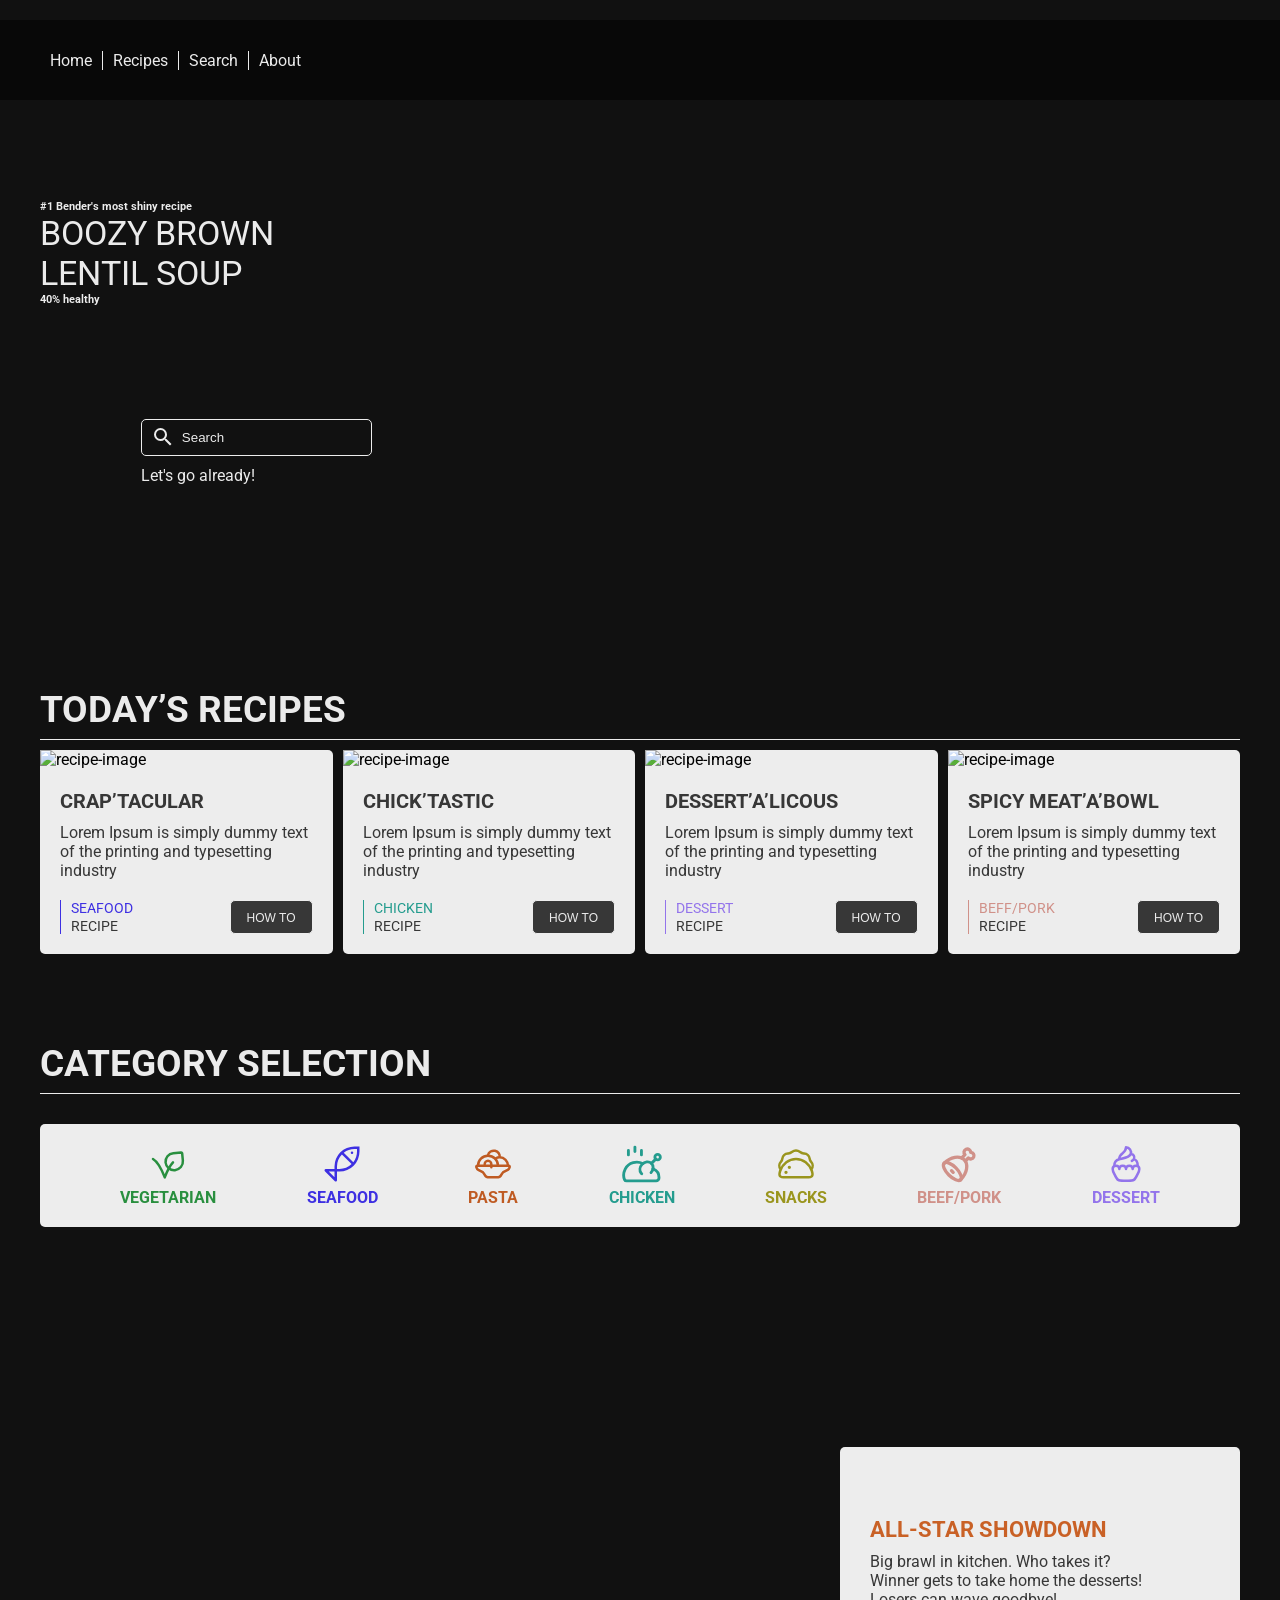
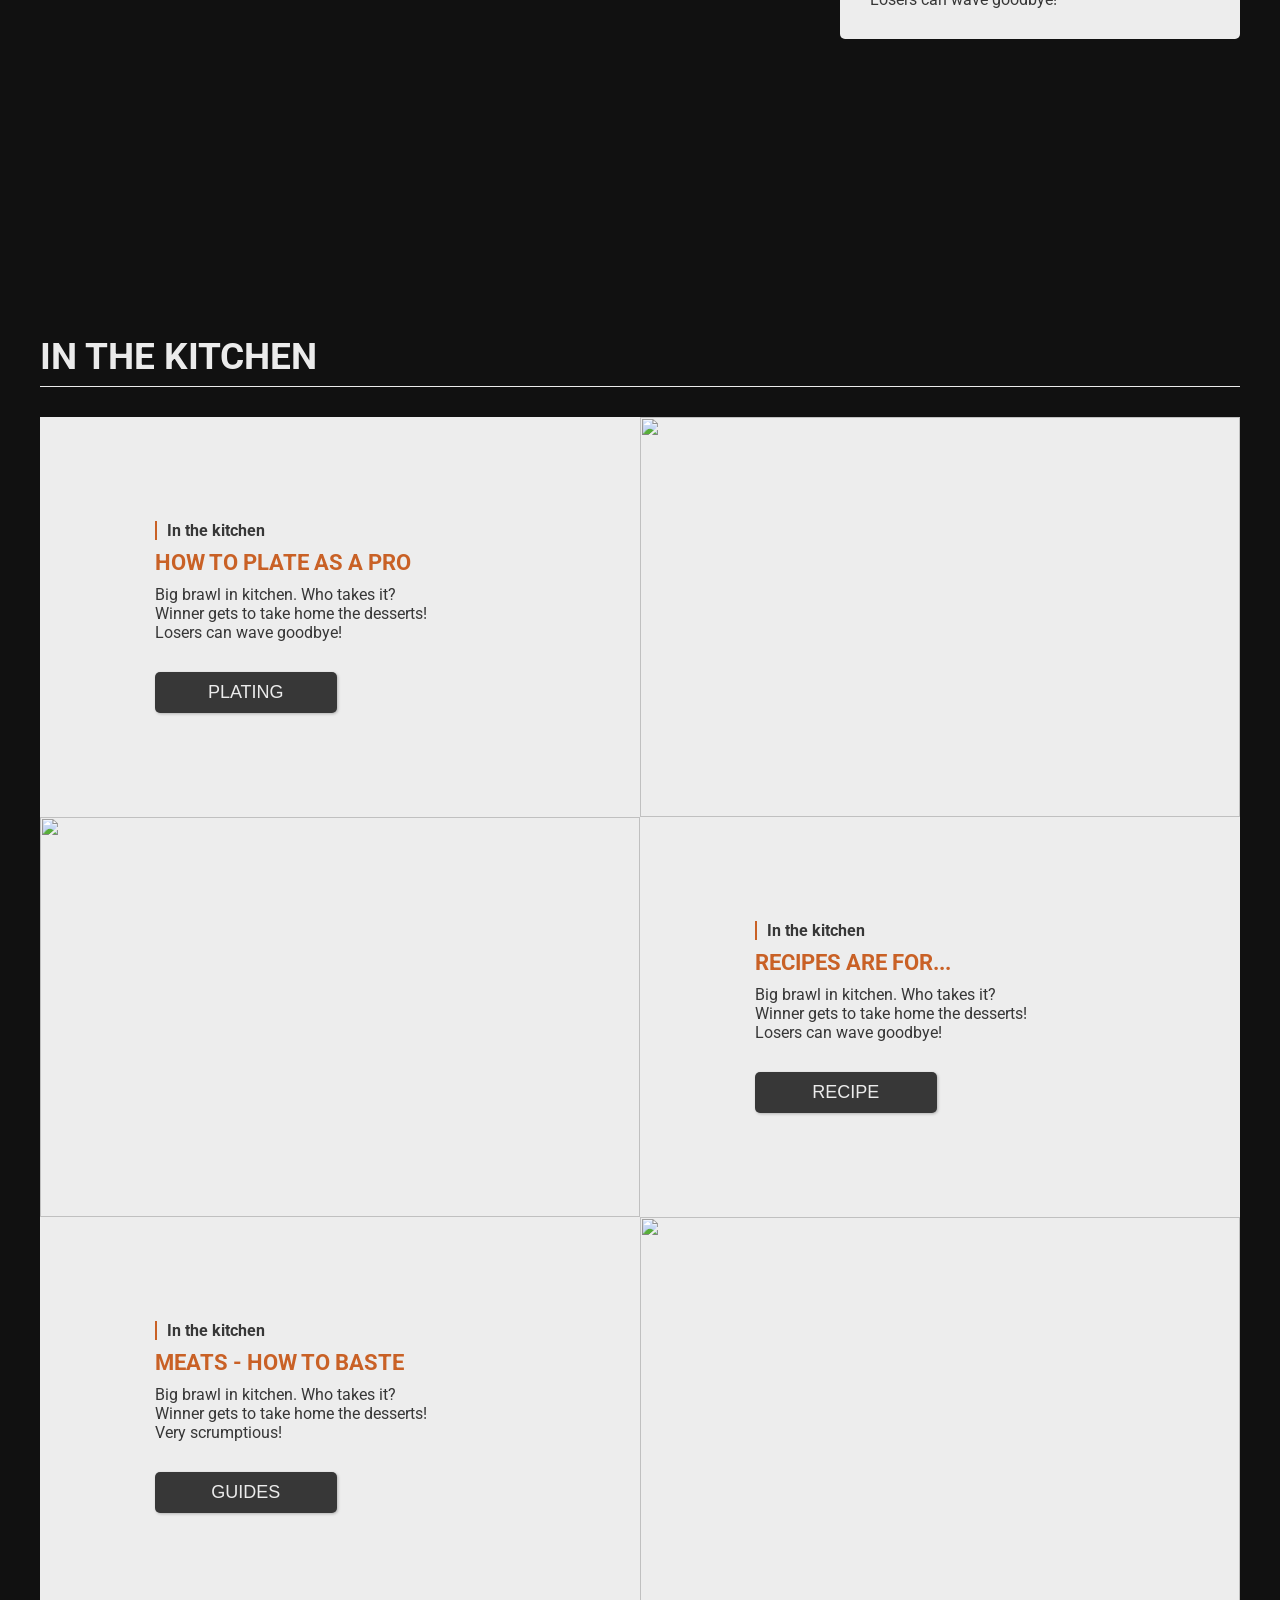
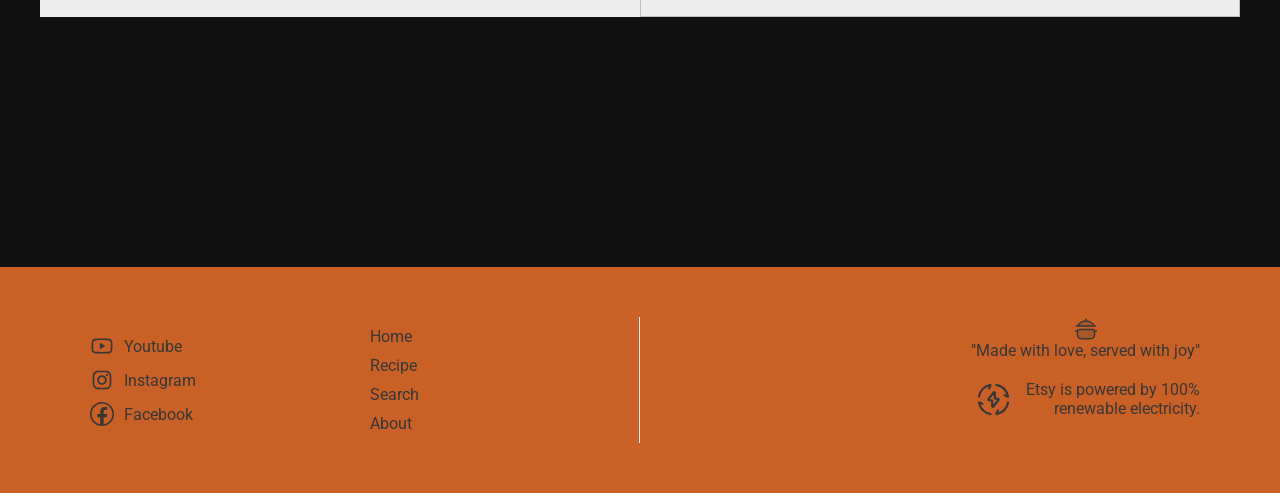
==== commit 8fe6bde0: "Merge branch 'main' of https://github.com/darkxrose26/Recipe_Site" ====
--- a/index.html
+++ b/index.html
@@ -1,670 +1,499 @@
 <!doctype html>
 <html lang="en">
-  <head>
-    <meta charset="UTF-8" />
-    <meta name="viewport" content="width=device-width, initial-scale=1.0" />
-    <title>Boozy Brown Lentil Soup</title>
-    <link rel="stylesheet" href="./css/style.css" />
-  </head>
-
-  <body>
-    <div class="container">
-      <!-- Navigation -->
-      <nav class="navigation">
-        <div class="menu-container">
-          <ul>
-            <li><a href="./index.html">Home</a></li>
-            <li><a href="./recipes.html">Recipes</a></li>
-            <li><a href="./search.html">Search</a></li>
-            <li><a href="./about.html">About</a></li>
-          </ul>
-        </div>
-        <div class="hamburger-menu">
-          <span>
-            <svg
-              xmlns="http://www.w3.org/2000/svg"
-              width="1em"
-              height="1em"
-              viewBox="0 0 512 512"
-            >
-              <path d="M0 0h512v512H0z" fill="none" />
-              <path
-                fill="currentColor"
-                d="M80 96h352v32H80zm0 144h352v32H80zm0 144h352v32H80z"
-              />
-            </svg>
-          </span>
-        </div>
-      </nav>
-
-      <div class="mobile-menu">
+
+<head>
+  <meta charset="UTF-8" />
+  <meta name="viewport" content="width=device-width, initial-scale=1.0" />
+  <title>Boozy Brown Lentil Soup</title>
+  <link rel="stylesheet" href="./css/style.css" />
+</head>
+
+<body>
+  <div class="container">
+    <!-- Navigation -->
+    <nav class="navigation">
+      <div class="menu-container">
         <ul>
-          <li><a href="index.html">Home</a></li>
-          <li><a href="recipes.html">Recipes</a></li>
-          <li><a href="search.html">Search</a></li>
-          <li><a href="about.html">About</a></li>
+          <li><a href="./index.html">Home</a></li>
+          <li><a href="./recipes.html">Recipes</a></li>
+          <li><a href="./search.html">Search</a></li>
+          <li><a href="./about.html">About</a></li>
         </ul>
       </div>
-
-      <!-- Hero -->
-      <section class="hero">
-        <div class="hero-container">
-          <div class="hero-text">
-            <h6>#1 Bender's most shiny recipe</h6>
-            <h4>Boozy brown</h4>
-            <h4>Lentil Soup</h4>
-            <h6>40% healthy</h6>
-          </div>
-
-          <div class="hero-search">
-            <div class="search-box">
-              <span class="iconify search-icon" data-icon="#">
-                <svg
-                  xmlns="http://www.w3.org/2000/svg"
-                  width="1em"
-                  height="1em"
-                  viewBox="0 0 24 24"
-                >
-                  <path d="M0 0h24v24H0z" fill="none" />
-                  <path
-                    fill="currentColor"
-                    d="M9.5 3A6.5 6.5 0 0 1 16 9.5c0 1.61-.59 3.09-1.56 4.23l.27.27h.79l5 5l-1.5 1.5l-5-5v-.79l-.27-.27A6.52 6.52 0 0 1 9.5 16A6.5 6.5 0 0 1 3 9.5A6.5 6.5 0 0 1 9.5 3m0 2C7 5 5 7 5 9.5S7 14 9.5 14S14 12 14 9.5S12 5 9.5 5"
-                  />
-                </svg>
-              </span>
-              <input type="text" class="search-input" placeholder="Search" />
-            </div>
-            <p>Let's go already!</p>
-          </div>
-        </div>
-      </section>
-
-      <!-- Todays recipe section -->
-      <section class="todays-recipes">
-        <div class="todays-recipes-headline">Today’s Recipes</div>
-        <div class="todays-recipes-content">
-          <!-- Seafood -->
-          <div class="todays-recipes-content-block">
-            <div class="todays-recipes-content-block-image">
-              <img src="./images/craptacular.png" alt="recipe-image" />
-            </div>
-            <div class="todays-recipes-content-block-text">
-              <div class="todays-recipes-content-block-text-top">
-                <h5>Crap’tacular</h5>
-                <p>
-                  Lorem Ipsum is simply dummy text of the printing and
-                  typesetting industry
-                </p>
-              </div>
-              <div class="todays-recipes-content-block-text-bottom">
-                <div
-                  data-category="seafood"
-                  class="todays-recipes-content-bottom-area"
-                >
-                  <div class="todays-recipes-content-bottom-area-left">
-                    <p data-category="seafood" id="category-color">Seafood</p>
-                    <p>Recipe</p>
-                  </div>
-                  <div class="todays-recipes-content-bottom-area-right">
-                    <div
-                      class="todays-recipes-content-bottom-area-right-button"
-                    >
-                      <button>
-                        <a href="#">How to</a>
-                      </button>
-                    </div>
-                  </div>
-                </div>
-              </div>
-            </div>
-          </div>
-
-          <!-- Chicken -->
-          <div class="todays-recipes-content-block">
-            <div class="todays-recipes-content-block-image">
-              <img src="./images/chicktastic.jpg" alt="recipe-image" />
-            </div>
-            <div class="todays-recipes-content-block-text">
-              <div class="todays-recipes-content-block-text-top">
-                <h5>Chick’tastic</h5>
-                <p>
-                  Lorem Ipsum is simply dummy text of the printing and
-                  typesetting industry
-                </p>
-              </div>
-              <div class="todays-recipes-content-block-text-bottom">
-                <div
-                  data-category="chicken"
-                  class="todays-recipes-content-bottom-area"
-                >
-                  <div class="todays-recipes-content-bottom-area-left">
-                    <p data-category="chicken" id="category-color">Chicken</p>
-                    <p>Recipe</p>
-                  </div>
-                  <div class="todays-recipes-content-bottom-area-right">
-                    <div
-                      class="todays-recipes-content-bottom-area-right-button"
-                    >
-                      <button>
-                        <a href="#">How to</a>
-                      </button>
-                    </div>
-                  </div>
-                </div>
-              </div>
-            </div>
-          </div>
-
-          <!-- Dessert -->
-          <div class="todays-recipes-content-block">
-            <div class="todays-recipes-content-block-image">
-              <img src="./images/dessert.png" alt="recipe-image" />
-            </div>
-            <div class="todays-recipes-content-block-text">
-              <div class="todays-recipes-content-block-text-top">
-                <h5>Dessert’a’licous</h5>
-                <p>
-                  Lorem Ipsum is simply dummy text of the printing and
-                  typesetting industry
-                </p>
-              </div>
-              <div class="todays-recipes-content-block-text-bottom">
-                <div
-                  data-category="dessert"
-                  class="todays-recipes-content-bottom-area"
-                >
-                  <div class="todays-recipes-content-bottom-area-left">
-                    <p data-category="dessert" id="category-color">Dessert</p>
-                    <p>Recipe</p>
-                  </div>
-                  <div class="todays-recipes-content-bottom-area-right">
-                    <div
-                      class="todays-recipes-content-bottom-area-right-button"
-                    >
-                      <button>
-                        <a href="#">How to</a>
-                      </button>
-                    </div>
-                  </div>
-                </div>
-              </div>
-            </div>
-          </div>
-
-          <!-- Meats -->
-          <div class="todays-recipes-content-block">
-            <div class="todays-recipes-content-block-image">
-              <img src="./images/spicy-meatbowl.png" alt="recipe-image" />
-            </div>
-            <div class="todays-recipes-content-block-text">
-              <div class="todays-recipes-content-block-text-top">
-                <h5>Spicy meat’a’bowl</h5>
-                <p>
-                  Lorem Ipsum is simply dummy text of the printing and
-                  typesetting industry
-                </p>
-              </div>
-              <div class="todays-recipes-content-block-text-bottom">
-                <div
-                  data-category="beef/pork"
-                  class="todays-recipes-content-bottom-area"
-                >
-                  <div class="todays-recipes-content-bottom-area-left">
-                    <p data-category="beef/pork" id="category-color">
-                      Beff/Pork
-                    </p>
-                    <p>Recipe</p>
-                  </div>
-                  <div class="todays-recipes-content-bottom-area-right">
-                    <div
-                      class="todays-recipes-content-bottom-area-right-button"
-                    >
-                      <button>
-                        <a href="#">How to</a>
-                      </button>
-                    </div>
-                  </div>
-                </div>
-              </div>
-            </div>
-          </div>
-        </div>
-      </section>
-
-      <!-- Categories section -->
-      <section class="categories">
-        <div class="todays-recipes-headline">Category Selection</div>
-        <div class="categories-content">
-          <div class="categories-content-block">
-            <!-- Vegetarian -->
-            <span data-category="vegetarian" class="iconify">
-              <svg
-                xmlns="http://www.w3.org/2000/svg"
-                width="1em"
-                height="1em"
-                viewBox="0 0 24 24"
-              >
+      <div class="hamburger-menu">
+        <span>
+          <svg xmlns="http://www.w3.org/2000/svg" width="1em" height="1em" viewBox="0 0 512 512">
+            <path d="M0 0h512v512H0z" fill="none" />
+            <path fill="currentColor" d="M80 96h352v32H80zm0 144h352v32H80zm0 144h352v32H80z" />
+          </svg>
+        </span>
+      </div>
+    </nav>
+
+    <div class="mobile-menu">
+      <ul>
+        <li><a href="index.html">Home</a></li>
+        <li><a href="recipes.html">Recipes</a></li>
+        <li><a href="search.html">Search</a></li>
+        <li><a href="about.html">About</a></li>
+      </ul>
+    </div>
+
+    <!-- Hero -->
+    <section class="hero">
+      <div class="hero-container">
+        <div class="hero-text">
+          <h6>#1 Bender's most shiny recipe</h6>
+          <h4>Boozy brown</h4>
+          <h4>Lentil Soup</h4>
+          <h6>40% healthy</h6>
+        </div>
+
+        <div class="hero-search">
+          <div class="search-box">
+            <span class="iconify search-icon" data-icon="#">
+              <svg xmlns="http://www.w3.org/2000/svg" width="1em" height="1em" viewBox="0 0 24 24">
                 <path d="M0 0h24v24H0z" fill="none" />
-                <g
-                  fill="none"
-                  stroke="currentColor"
-                  stroke-linecap="round"
-                  stroke-linejoin="round"
-                  stroke-width="1.5"
-                >
-                  <path
-                    d="M15 11.063C12.53 13.65 10.059 20 10.059 20S6.529 11.063 3 9"
-                  />
-                  <path
-                    d="m20.496 5.577l.426 4.424c.276 2.87-1.875 5.425-4.745 5.702c-2.816.27-5.367-1.788-5.638-4.604a5.12 5.12 0 0 1 4.608-5.59l4.716-.454a.58.58 0 0 1 .633.522"
-                  />
-                </g>
+                <path fill="currentColor"
+                  d="M9.5 3A6.5 6.5 0 0 1 16 9.5c0 1.61-.59 3.09-1.56 4.23l.27.27h.79l5 5l-1.5 1.5l-5-5v-.79l-.27-.27A6.52 6.52 0 0 1 9.5 16A6.5 6.5 0 0 1 3 9.5A6.5 6.5 0 0 1 9.5 3m0 2C7 5 5 7 5 9.5S7 14 9.5 14S14 12 14 9.5S12 5 9.5 5" />
               </svg>
             </span>
-            <p data-category="vegetarian">Vegetarian</p>
-          </div>
-
-          <!-- Seafood -->
-          <div class="categories-content-block">
-            <span data-category="seafood" class="iconify">
-              <svg
-                xmlns="http://www.w3.org/2000/svg"
-                width="1em"
-                height="1em"
-                viewBox="0 0 32 32"
-              >
-                <path d="M0 0h32v32H0z" fill="none" />
-                <circle cx="24" cy="7" r="1" fill="currentColor" />
-                <path
-                  fill="currentColor"
-                  d="M26 2a16.02 16.02 0 0 0-16 16v2H3a1 1 0 0 0-.707 1.707l8 8A1 1 0 0 0 12 29v-7h2A16.02 16.02 0 0 0 30 6V2ZM10 26.586L5.414 22H10ZM12 20v-2a13.94 13.94 0 0 1 3.908-9.678l7.77 7.77A13.94 13.94 0 0 1 14 20ZM28 6a13.9 13.9 0 0 1-2.98 8.606L17.395 6.98A13.9 13.9 0 0 1 26 4h2Z"
-                />
-              </svg>
-            </span>
-            <p data-category="seafood">Seafood</p>
-          </div>
-
-          <!-- Pasta -->
-          <div class="categories-content-block">
-            <span data-category="pasta" class="iconify">
-              <svg
-                xmlns="http://www.w3.org/2000/svg"
-                width="1em"
-                height="1em"
-                viewBox="0 0 24 24"
-              >
-                <path d="M0 0h24v24H0z" fill="none" />
-                <g
-                  fill="none"
-                  stroke="currentColor"
-                  stroke-linecap="round"
-                  stroke-linejoin="round"
-                  stroke-width="1.5"
-                >
-                  <path
-                    d="M21.292 13H2.708c-1.52 0-.224 2.238.461 2.581l2.361 1.181c.236.119.354.178.452.264c.878.776 1.038 2.143 2.148 2.737c.442.237.965.237 2.012.237h3.716c1.047 0 1.57 0 2.012-.237c1.11-.594 1.27-1.961 2.148-2.737c.098-.086.216-.145.452-.264l2.36-1.181c.686-.343 1.981-2.581.462-2.581"
-                  />
-                  <path d="M15 13a6 6 0 0 0-12 0" />
-                  <path
-                    d="M21 13c0-2.761-2.225-5-4.97-5c-.924 0-1.789.254-2.53.696M7 12.222C7 10.995 7.895 10 9 10s2 .995 2 2.222V14M9 6.556c.431-1.766 2.328-2.874 4.237-2.475c1.909.4 3.106 2.154 2.675 3.919"
-                  />
-                </g>
-              </svg>
-            </span>
-            <p data-category="pasta">Pasta</p>
-          </div>
-
-          <!-- Chicken -->
-          <div class="categories-content-block">
-            <span data-category="chicken" class="iconify">
-              <svg
-                xmlns="http://www.w3.org/2000/svg"
-                width="1em"
-                height="1em"
-                viewBox="0 0 14 14"
-              >
-                <path d="M0 0h14v14H0z" fill="none" />
-                <g fill="none" stroke="currentColor" stroke-linecap="round">
-                  <path
-                    stroke-linejoin="round"
-                    d="M2.243 2.246v1.562m4.563-1.562v1.562M4.525 1.083v1.562"
-                  />
-                  <path
-                    d="M11.509 4.602a.955.955 0 1 0 1.91 0a.955.955 0 1 0-1.91 0"
-                  />
-                  <path
-                    stroke-linejoin="round"
-                    d="m10.841 8.677l.212.093c1.48.7 1.889 1.606 1.889 2.85v.298a1 1 0 0 1-1 1H1.64c-.327 0-.634-.161-.76-.463c-.277-.669-.599-2.013.238-3.685c1.21-2.416 4.187-2.947 6.094-1.947l.09.046"
-                  />
-                  <path
-                    d="M10.158 10.006c.928-1.018.976-2.485.108-3.275s-2.323-.605-3.25.413c-.843.925-.96 2.219-.325 3.04q.097.127.217.235"
-                  />
-                  <path stroke-linejoin="round" d="M11.806 5.296L10.32 6.781" />
-                </g>
-              </svg>
-            </span>
-            <p data-category="chicken">Chicken</p>
-          </div>
-
-          <!-- Snacks -->
-          <div class="categories-content-block">
-            <span data-category="snack" class="iconify">
-              <svg
-                xmlns="http://www.w3.org/2000/svg"
-                width="1em"
-                height="1em"
-                viewBox="0 0 24 24"
-              >
-                <path d="M0 0h24v24H0z" fill="none" />
-                <g fill="none" stroke="currentColor" stroke-width="1.5">
-                  <path
-                    d="M12 9c-4.32 0-8.01 2.937-9.466 7.072c-.528 1.498-.791 2.246-.185 3.087C2.954 20 3.943 20 5.92 20h12.16c1.978 0 2.967 0 3.572-.841c.606-.841.343-1.59-.184-3.087C20.01 11.937 16.32 9 12 9Z"
-                  />
-                  <path
-                    stroke-linecap="round"
-                    d="M21.33 15a3.24 3.24 0 0 0-.24-4.222a3.3 3.3 0 0 1-.898-1.975c-.148-1.677-1.566-3.016-3.344-3.144l-.204-.015a4 4 0 0 1-2.153-.812c-1.445-1.11-3.537-1.11-4.981 0a4 4 0 0 1-2.154.812l-.204.015c-1.778.128-3.196 1.467-3.344 3.144a3.3 3.3 0 0 1-.898 1.975A3.24 3.24 0 0 0 2.67 15m3.455 2H6m.25 0a.25.25 0 1 1-.5 0a.25.25 0 0 1 .5 0Z"
-                  />
-                  <path
-                    stroke-linecap="round"
-                    d="M8.125 14H8m.25 0a.25.25 0 1 1-.5 0a.25.25 0 0 1 .5 0Z"
-                  />
-                </g>
-              </svg>
-            </span>
-            <p data-category="snack">Snacks</p>
-          </div>
-
-          <!-- Meats -->
-          <div class="categories-content-block">
-            <span data-category="beef/pork" class="iconify">
-              <svg
-                xmlns="http://www.w3.org/2000/svg"
-                width="1em"
-                height="1em"
-                viewBox="0 0 24 24"
-              >
-                <path d="M0 0h24v24H0z" fill="none" />
-                <g
-                  fill="none"
-                  stroke="currentColor"
-                  stroke-linecap="round"
-                  stroke-linejoin="round"
-                  stroke-width="2"
-                >
-                  <path
-                    d="m13.62 8.382l1.966-1.967A2 2 0 1 1 19 5a2 2 0 1 1-1.413 3.414l-1.82 1.821m-9.863 8.361c2.733 2.734 5.9 4 7.07 2.829c1.172-1.172-.094-4.338-2.828-7.071c-2.733-2.734-5.9-4-7.07-2.829c-1.172 1.172.094 4.338 2.828 7.071M7.5 16l1 1"
-                  />
-                  <path
-                    d="M12.975 21.425c3.905-3.906 4.855-9.288 2.121-12.021c-2.733-2.734-8.115-1.784-12.02 2.121"
-                  />
-                </g>
-              </svg>
-            </span>
-            <p data-category="beef/pork">Beef/Pork</p>
-          </div>
-
-          <!-- Dessert -->
-          <div class="categories-content-block">
-            <span data-category="dessert" class="iconify">
-              <svg
-                xmlns="http://www.w3.org/2000/svg"
-                width="1em"
-                height="1em"
-                viewBox="0 0 24 24"
-              >
-                <path d="M0 0h24v24H0z" fill="none" />
-                <g
-                  fill="none"
-                  stroke="currentColor"
-                  stroke-linejoin="round"
-                  stroke-width="1.5"
-                >
-                  <path
-                    stroke-linecap="round"
-                    d="M7.885 9.176A3.98 3.98 0 0 0 5 13m9.827-6.993C15.503 4.111 14.047 2 12 2c0 4-4.115 3-4.115 7.176c1.97-.563 6.142-.925 6.942-3.169m.673 4.112c.461-.266.91-.614 1.185-1.04c.86-1.34-.231-3.211-1.858-3.072m1.858 3.071C18.642 9.535 19 11.294 19 13"
-                  />
-                  <path
-                    d="M16 14.949c0-2.599 4-2.599 4 0c0 1.362-.755 2.529-1.342 3.71c-.806 1.626-1.21 2.438-1.935 2.89S15.096 22 13.292 22h-2.584c-1.804 0-2.706 0-3.431-.451c-.725-.452-1.128-1.264-1.935-2.89C4.755 17.478 4 16.311 4 14.949c0-2.599 4-2.599 4 0c0-2.599 4-2.599 4 0c0-2.599 4-2.599 4 0Z"
-                  />
-                </g>
-              </svg>
-            </span>
-            <p data-category="dessert">Dessert</p>
-          </div>
-        </div>
-      </section>
-
-      <!-- Image section -->
-      <section class="image-section">
-        <div class="image-section-controller">
-          <div class="image-section-box">
-            <h4>All-star showdown</h4>
+            <input type="text" class="search-input" placeholder="Search" />
+          </div>
+          <p>Let's go already!</p>
+        </div>
+      </div>
+    </section>
+
+    <!-- Todays recipe section -->
+    <section class="todays-recipes">
+      <div class="todays-recipes-headline">Today’s Recipes</div>
+      <div class="todays-recipes-content">
+        <!-- Seafood -->
+        <div class="todays-recipes-content-block">
+          <div class="todays-recipes-content-block-image">
+            <img src="./images/craptacular.png" alt="recipe-image" />
+          </div>
+          <div class="todays-recipes-content-block-text">
+            <div class="todays-recipes-content-block-text-top">
+              <h5>Crap’tacular</h5>
+              <p>
+                Lorem Ipsum is simply dummy text of the printing and
+                typesetting industry
+              </p>
+            </div>
+            <div class="todays-recipes-content-block-text-bottom">
+              <div data-category="seafood" class="todays-recipes-content-bottom-area">
+                <div class="todays-recipes-content-bottom-area-left">
+                  <p data-category="seafood" id="category-color">Seafood</p>
+                  <p>Recipe</p>
+                </div>
+                <div class="todays-recipes-content-bottom-area-right">
+                  <div class="todays-recipes-content-bottom-area-right-button">
+                    <button>
+                      <a href="#">How to</a>
+                    </button>
+                  </div>
+                </div>
+              </div>
+            </div>
+          </div>
+        </div>
+
+        <!-- Chicken -->
+        <div class="todays-recipes-content-block">
+          <div class="todays-recipes-content-block-image">
+            <img src="./images/chicktastic.jpg" alt="recipe-image" />
+          </div>
+          <div class="todays-recipes-content-block-text">
+            <div class="todays-recipes-content-block-text-top">
+              <h5>Chick’tastic</h5>
+              <p>
+                Lorem Ipsum is simply dummy text of the printing and
+                typesetting industry
+              </p>
+            </div>
+            <div class="todays-recipes-content-block-text-bottom">
+              <div data-category="chicken" class="todays-recipes-content-bottom-area">
+                <div class="todays-recipes-content-bottom-area-left">
+                  <p data-category="chicken" id="category-color">Chicken</p>
+                  <p>Recipe</p>
+                </div>
+                <div class="todays-recipes-content-bottom-area-right">
+                  <div class="todays-recipes-content-bottom-area-right-button">
+                    <button>
+                      <a href="#">How to</a>
+                    </button>
+                  </div>
+                </div>
+              </div>
+            </div>
+          </div>
+        </div>
+
+        <!-- Dessert -->
+        <div class="todays-recipes-content-block">
+          <div class="todays-recipes-content-block-image">
+            <img src="./images/dessert.png" alt="recipe-image" />
+          </div>
+          <div class="todays-recipes-content-block-text">
+            <div class="todays-recipes-content-block-text-top">
+              <h5>Dessert’a’licous</h5>
+              <p>
+                Lorem Ipsum is simply dummy text of the printing and
+                typesetting industry
+              </p>
+            </div>
+            <div class="todays-recipes-content-block-text-bottom">
+              <div data-category="dessert" class="todays-recipes-content-bottom-area">
+                <div class="todays-recipes-content-bottom-area-left">
+                  <p data-category="dessert" id="category-color">Dessert</p>
+                  <p>Recipe</p>
+                </div>
+                <div class="todays-recipes-content-bottom-area-right">
+                  <div class="todays-recipes-content-bottom-area-right-button">
+                    <button>
+                      <a href="#">How to</a>
+                    </button>
+                  </div>
+                </div>
+              </div>
+            </div>
+          </div>
+        </div>
+
+        <!-- Meats -->
+        <div class="todays-recipes-content-block">
+          <div class="todays-recipes-content-block-image">
+            <img src="./images/spicy-meatbowl.png" alt="recipe-image" />
+          </div>
+          <div class="todays-recipes-content-block-text">
+            <div class="todays-recipes-content-block-text-top">
+              <h5>Spicy meat’a’bowl</h5>
+              <p>
+                Lorem Ipsum is simply dummy text of the printing and
+                typesetting industry
+              </p>
+            </div>
+            <div class="todays-recipes-content-block-text-bottom">
+              <div data-category="beef/pork" class="todays-recipes-content-bottom-area">
+                <div class="todays-recipes-content-bottom-area-left">
+                  <p data-category="beef/pork" id="category-color">
+                    Beff/Pork
+                  </p>
+                  <p>Recipe</p>
+                </div>
+                <div class="todays-recipes-content-bottom-area-right">
+                  <div class="todays-recipes-content-bottom-area-right-button">
+                    <button>
+                      <a href="#">How to</a>
+                    </button>
+                  </div>
+                </div>
+              </div>
+            </div>
+          </div>
+        </div>
+      </div>
+    </section>
+
+    <!-- Categories section -->
+    <section class="categories">
+      <div class="todays-recipes-headline">Category Selection</div>
+      <div class="categories-content">
+        <div class="categories-content-block">
+          <!-- Vegetarian -->
+          <span data-category="vegetarian" class="iconify">
+            <svg xmlns="http://www.w3.org/2000/svg" width="1em" height="1em" viewBox="0 0 24 24">
+              <path d="M0 0h24v24H0z" fill="none" />
+              <g fill="none" stroke="currentColor" stroke-linecap="round" stroke-linejoin="round" stroke-width="1.5">
+                <path d="M15 11.063C12.53 13.65 10.059 20 10.059 20S6.529 11.063 3 9" />
+                <path
+                  d="m20.496 5.577l.426 4.424c.276 2.87-1.875 5.425-4.745 5.702c-2.816.27-5.367-1.788-5.638-4.604a5.12 5.12 0 0 1 4.608-5.59l4.716-.454a.58.58 0 0 1 .633.522" />
+              </g>
+            </svg>
+          </span>
+          <p data-category="vegetarian">Vegetarian</p>
+        </div>
+
+        <!-- Seafood -->
+        <div class="categories-content-block">
+          <span data-category="seafood" class="iconify">
+            <svg xmlns="http://www.w3.org/2000/svg" width="1em" height="1em" viewBox="0 0 32 32">
+              <path d="M0 0h32v32H0z" fill="none" />
+              <circle cx="24" cy="7" r="1" fill="currentColor" />
+              <path fill="currentColor"
+                d="M26 2a16.02 16.02 0 0 0-16 16v2H3a1 1 0 0 0-.707 1.707l8 8A1 1 0 0 0 12 29v-7h2A16.02 16.02 0 0 0 30 6V2ZM10 26.586L5.414 22H10ZM12 20v-2a13.94 13.94 0 0 1 3.908-9.678l7.77 7.77A13.94 13.94 0 0 1 14 20ZM28 6a13.9 13.9 0 0 1-2.98 8.606L17.395 6.98A13.9 13.9 0 0 1 26 4h2Z" />
+            </svg>
+          </span>
+          <p data-category="seafood">Seafood</p>
+        </div>
+
+        <!-- Pasta -->
+        <div class="categories-content-block">
+          <span data-category="pasta" class="iconify">
+            <svg xmlns="http://www.w3.org/2000/svg" width="1em" height="1em" viewBox="0 0 24 24">
+              <path d="M0 0h24v24H0z" fill="none" />
+              <g fill="none" stroke="currentColor" stroke-linecap="round" stroke-linejoin="round" stroke-width="1.5">
+                <path
+                  d="M21.292 13H2.708c-1.52 0-.224 2.238.461 2.581l2.361 1.181c.236.119.354.178.452.264c.878.776 1.038 2.143 2.148 2.737c.442.237.965.237 2.012.237h3.716c1.047 0 1.57 0 2.012-.237c1.11-.594 1.27-1.961 2.148-2.737c.098-.086.216-.145.452-.264l2.36-1.181c.686-.343 1.981-2.581.462-2.581" />
+                <path d="M15 13a6 6 0 0 0-12 0" />
+                <path
+                  d="M21 13c0-2.761-2.225-5-4.97-5c-.924 0-1.789.254-2.53.696M7 12.222C7 10.995 7.895 10 9 10s2 .995 2 2.222V14M9 6.556c.431-1.766 2.328-2.874 4.237-2.475c1.909.4 3.106 2.154 2.675 3.919" />
+              </g>
+            </svg>
+          </span>
+          <p data-category="pasta">Pasta</p>
+        </div>
+
+        <!-- Chicken -->
+        <div class="categories-content-block">
+          <span data-category="chicken" class="iconify">
+            <svg xmlns="http://www.w3.org/2000/svg" width="1em" height="1em" viewBox="0 0 14 14">
+              <path d="M0 0h14v14H0z" fill="none" />
+              <g fill="none" stroke="currentColor" stroke-linecap="round">
+                <path stroke-linejoin="round" d="M2.243 2.246v1.562m4.563-1.562v1.562M4.525 1.083v1.562" />
+                <path d="M11.509 4.602a.955.955 0 1 0 1.91 0a.955.955 0 1 0-1.91 0" />
+                <path stroke-linejoin="round"
+                  d="m10.841 8.677l.212.093c1.48.7 1.889 1.606 1.889 2.85v.298a1 1 0 0 1-1 1H1.64c-.327 0-.634-.161-.76-.463c-.277-.669-.599-2.013.238-3.685c1.21-2.416 4.187-2.947 6.094-1.947l.09.046" />
+                <path
+                  d="M10.158 10.006c.928-1.018.976-2.485.108-3.275s-2.323-.605-3.25.413c-.843.925-.96 2.219-.325 3.04q.097.127.217.235" />
+                <path stroke-linejoin="round" d="M11.806 5.296L10.32 6.781" />
+              </g>
+            </svg>
+          </span>
+          <p data-category="chicken">Chicken</p>
+        </div>
+
+        <!-- Snacks -->
+        <div class="categories-content-block">
+          <span data-category="snack" class="iconify">
+            <svg xmlns="http://www.w3.org/2000/svg" width="1em" height="1em" viewBox="0 0 24 24">
+              <path d="M0 0h24v24H0z" fill="none" />
+              <g fill="none" stroke="currentColor" stroke-width="1.5">
+                <path
+                  d="M12 9c-4.32 0-8.01 2.937-9.466 7.072c-.528 1.498-.791 2.246-.185 3.087C2.954 20 3.943 20 5.92 20h12.16c1.978 0 2.967 0 3.572-.841c.606-.841.343-1.59-.184-3.087C20.01 11.937 16.32 9 12 9Z" />
+                <path stroke-linecap="round"
+                  d="M21.33 15a3.24 3.24 0 0 0-.24-4.222a3.3 3.3 0 0 1-.898-1.975c-.148-1.677-1.566-3.016-3.344-3.144l-.204-.015a4 4 0 0 1-2.153-.812c-1.445-1.11-3.537-1.11-4.981 0a4 4 0 0 1-2.154.812l-.204.015c-1.778.128-3.196 1.467-3.344 3.144a3.3 3.3 0 0 1-.898 1.975A3.24 3.24 0 0 0 2.67 15m3.455 2H6m.25 0a.25.25 0 1 1-.5 0a.25.25 0 0 1 .5 0Z" />
+                <path stroke-linecap="round" d="M8.125 14H8m.25 0a.25.25 0 1 1-.5 0a.25.25 0 0 1 .5 0Z" />
+              </g>
+            </svg>
+          </span>
+          <p data-category="snack">Snacks</p>
+        </div>
+
+        <!-- Meats -->
+        <div class="categories-content-block">
+          <span data-category="beef/pork" class="iconify">
+            <svg xmlns="http://www.w3.org/2000/svg" width="1em" height="1em" viewBox="0 0 24 24">
+              <path d="M0 0h24v24H0z" fill="none" />
+              <g fill="none" stroke="currentColor" stroke-linecap="round" stroke-linejoin="round" stroke-width="2">
+                <path
+                  d="m13.62 8.382l1.966-1.967A2 2 0 1 1 19 5a2 2 0 1 1-1.413 3.414l-1.82 1.821m-9.863 8.361c2.733 2.734 5.9 4 7.07 2.829c1.172-1.172-.094-4.338-2.828-7.071c-2.733-2.734-5.9-4-7.07-2.829c-1.172 1.172.094 4.338 2.828 7.071M7.5 16l1 1" />
+                <path d="M12.975 21.425c3.905-3.906 4.855-9.288 2.121-12.021c-2.733-2.734-8.115-1.784-12.02 2.121" />
+              </g>
+            </svg>
+          </span>
+          <p data-category="beef/pork">Beef/Pork</p>
+        </div>
+
+        <!-- Dessert -->
+        <div class="categories-content-block">
+          <span data-category="dessert" class="iconify">
+            <svg xmlns="http://www.w3.org/2000/svg" width="1em" height="1em" viewBox="0 0 24 24">
+              <path d="M0 0h24v24H0z" fill="none" />
+              <g fill="none" stroke="currentColor" stroke-linejoin="round" stroke-width="1.5">
+                <path stroke-linecap="round"
+                  d="M7.885 9.176A3.98 3.98 0 0 0 5 13m9.827-6.993C15.503 4.111 14.047 2 12 2c0 4-4.115 3-4.115 7.176c1.97-.563 6.142-.925 6.942-3.169m.673 4.112c.461-.266.91-.614 1.185-1.04c.86-1.34-.231-3.211-1.858-3.072m1.858 3.071C18.642 9.535 19 11.294 19 13" />
+                <path
+                  d="M16 14.949c0-2.599 4-2.599 4 0c0 1.362-.755 2.529-1.342 3.71c-.806 1.626-1.21 2.438-1.935 2.89S15.096 22 13.292 22h-2.584c-1.804 0-2.706 0-3.431-.451c-.725-.452-1.128-1.264-1.935-2.89C4.755 17.478 4 16.311 4 14.949c0-2.599 4-2.599 4 0c0-2.599 4-2.599 4 0c0-2.599 4-2.599 4 0Z" />
+              </g>
+            </svg>
+          </span>
+          <p data-category="dessert">Dessert</p>
+        </div>
+      </div>
+    </section>
+
+    <!-- Image section -->
+    <section class="image-section">
+      <div class="image-section-controller">
+        <div class="image-section-box">
+          <h4>All-star showdown</h4>
+          <p>
+            Big brawl in kitchen. Who takes it?<br />
+            Winner gets to take home the desserts!<br />
+            Losers can wave goodbye!
+          </p>
+        </div>
+      </div>
+    </section>
+
+    <!-- Content area -->
+    <section class="content-area">
+      <div class="todays-recipes-headline">In the kitchen</div>
+      <div class="content-area-content">
+        <!-- Block 1 -->
+        <div class="content-area-block">
+          <div class="content-area-block-top">
+            <h4>In the kitchen</h4>
+            <h3>How to plate as a pro</h3>
             <p>
               Big brawl in kitchen. Who takes it?<br />
               Winner gets to take home the desserts!<br />
               Losers can wave goodbye!
             </p>
           </div>
-        </div>
-      </section>
-
-      <!-- Content area -->
-      <section class="content-area">
-        <div class="todays-recipes-headline">In the kitchen</div>
-        <div class="content-area-content">
-          <!-- Block 1 -->
-          <div class="content-area-block">
-            <div class="content-area-block-top">
-              <h4>In the kitchen</h4>
-              <h3>How to plate as a pro</h3>
-              <p>
-                Big brawl in kitchen. Who takes it?<br />
-                Winner gets to take home the desserts!<br />
-                Losers can wave goodbye!
-              </p>
-            </div>
-            <div class="content-area-block-bottom">
-              <button>Plating</button>
-            </div>
-          </div>
-
-          <!-- Block 2 -->
-          <div class="content-area-block">
-            <div class="content-area-block-image">
-              <img src="./images/kitchen-block-2.jpg" alt="" />
-            </div>
-          </div>
-
-          <!-- Block 3 -->
-          <div class="content-area-block">
-            <div class="content-area-block-image">
-              <img src="./images/kitchen-block-3.jpg" alt="" />
-            </div>
-          </div>
-
-          <!-- Block 4 -->
-          <div class="content-area-block">
-            <div class="content-area-block-top">
-              <h4>In the kitchen</h4>
-              <h3>Recipes are for...</h3>
-              <p>
-                Big brawl in kitchen. Who takes it?<br />
-                Winner gets to take home the desserts!<br />
-                Losers can wave goodbye!
-              </p>
-            </div>
-            <div class="content-area-block-bottom">
-              <button>Recipe</button>
-            </div>
-          </div>
-
-          <!-- Block 5 -->
-          <div class="content-area-block">
-            <div class="content-area-block-top">
-              <h4>In the kitchen</h4>
-              <h3>Meats - how to baste</h3>
-              <p>
-                Big brawl in kitchen. Who takes it?<br />
-                Winner gets to take home the desserts!<br />
-                Very scrumptious!
-              </p>
-            </div>
-            <div class="content-area-block-bottom">
-              <button>Guides</button>
-            </div>
-          </div>
-
-          <!-- Block 6 -->
-          <div class="content-area-block">
-            <div class="content-area-block-image">
-              <img src="./images/kitchen-block-6.jpg" alt="" />
-            </div>
-          </div>
-        </div>
-      </section>
-
-      <!-- Footer -->
-      <footer class="footer">
-        <div class="footer-content">
-          <div class="footer-content-left">
-            <div class="socials">
-              <div class="media-type">
-                <!-- Youtube -->
-                <div class="media-type-icon">
-                  <svg
-                    xmlns="http://www.w3.org/2000/svg"
-                    width="1em"
-                    height="1em"
-                    viewBox="0 0 1024 1024"
-                  >
-                    <path d="M0 0h1024v1024H0z" fill="none" />
-                    <path
-                      fill="currentColor"
-                      d="M960 509.2c0-2.2 0-4.7-.1-7.6c-.1-8.1-.3-17.2-.5-26.9c-.8-27.9-2.2-55.7-4.4-81.9c-3-36.1-7.4-66.2-13.4-88.8a139.52 139.52 0 0 0-98.3-98.5c-28.3-7.6-83.7-12.3-161.7-15.2c-37.1-1.4-76.8-2.3-116.5-2.8c-13.9-.2-26.8-.3-38.4-.4h-29.4c-11.6.1-24.5.2-38.4.4c-39.7.5-79.4 1.4-116.5 2.8c-78 3-133.5 7.7-161.7 15.2A139.35 139.35 0 0 0 82.4 304C76.3 326.6 72 356.7 69 392.8c-2.2 26.2-3.6 54-4.4 81.9c-.3 9.7-.4 18.8-.5 26.9c0 2.9-.1 5.4-.1 7.6v5.6c0 2.2 0 4.7.1 7.6c.1 8.1.3 17.2.5 26.9c.8 27.9 2.2 55.7 4.4 81.9c3 36.1 7.4 66.2 13.4 88.8c12.8 47.9 50.4 85.7 98.3 98.5c28.2 7.6 83.7 12.3 161.7 15.2c37.1 1.4 76.8 2.3 116.5 2.8c13.9.2 26.8.3 38.4.4h29.4c11.6-.1 24.5-.2 38.4-.4c39.7-.5 79.4-1.4 116.5-2.8c78-3 133.5-7.7 161.7-15.2c47.9-12.8 85.5-50.5 98.3-98.5c6.1-22.6 10.4-52.7 13.4-88.8c2.2-26.2 3.6-54 4.4-81.9c.3-9.7.4-18.8.5-26.9c0-2.9.1-5.4.1-7.6zm-72 5.2c0 2.1 0 4.4-.1 7.1c-.1 7.8-.3 16.4-.5 25.7c-.7 26.6-2.1 53.2-4.2 77.9c-2.7 32.2-6.5 58.6-11.2 76.3c-6.2 23.1-24.4 41.4-47.4 47.5c-21 5.6-73.9 10.1-145.8 12.8c-36.4 1.4-75.6 2.3-114.7 2.8c-13.7.2-26.4.3-37.8.3h-28.6l-37.8-.3c-39.1-.5-78.2-1.4-114.7-2.8c-71.9-2.8-124.9-7.2-145.8-12.8c-23-6.2-41.2-24.4-47.4-47.5c-4.7-17.7-8.5-44.1-11.2-76.3c-2.1-24.7-3.4-51.3-4.2-77.9c-.3-9.3-.4-18-.5-25.7c0-2.7-.1-5.1-.1-7.1v-4.8c0-2.1 0-4.4.1-7.1c.1-7.8.3-16.4.5-25.7c.7-26.6 2.1-53.2 4.2-77.9c2.7-32.2 6.5-58.6 11.2-76.3c6.2-23.1 24.4-41.4 47.4-47.5c21-5.6 73.9-10.1 145.8-12.8c36.4-1.4 75.6-2.3 114.7-2.8c13.7-.2 26.4-.3 37.8-.3h28.6l37.8.3c39.1.5 78.2 1.4 114.7 2.8c71.9 2.8 124.9 7.2 145.8 12.8c23 6.2 41.2 24.4 47.4 47.5c4.7 17.7 8.5 44.1 11.2 76.3c2.1 24.7 3.4 51.3 4.2 77.9c.3 9.3.4 18 .5 25.7c0 2.7.1 5.1.1 7.1zM423 646l232-135l-232-133z"
-                    />
-                  </svg>
-                </div>
-                <a href="">Youtube</a>
-              </div>
-
-              <!-- Instagram -->
-              <div class="media-type">
-                <div class="media-type-icon">
-                  <svg
-                    xmlns="http://www.w3.org/2000/svg"
-                    width="1em"
-                    height="1em"
-                    viewBox="0 0 1024 1024"
-                  >
-                    <path d="M0 0h1024v1024H0z" fill="none" />
-                    <path
-                      fill="currentColor"
-                      d="M512 306.9c-113.5 0-205.1 91.6-205.1 205.1S398.5 717.1 512 717.1S717.1 625.5 717.1 512S625.5 306.9 512 306.9m0 338.4c-73.4 0-133.3-59.9-133.3-133.3S438.6 378.7 512 378.7S645.3 438.6 645.3 512S585.4 645.3 512 645.3m213.5-394.6c-26.5 0-47.9 21.4-47.9 47.9s21.4 47.9 47.9 47.9s47.9-21.3 47.9-47.9a47.84 47.84 0 0 0-47.9-47.9M911.8 512c0-55.2.5-109.9-2.6-165c-3.1-64-17.7-120.8-64.5-167.6c-46.9-46.9-103.6-61.4-167.6-64.5c-55.2-3.1-109.9-2.6-165-2.6c-55.2 0-109.9-.5-165 2.6c-64 3.1-120.8 17.7-167.6 64.5C132.6 226.3 118.1 283 115 347c-3.1 55.2-2.6 109.9-2.6 165s-.5 109.9 2.6 165c3.1 64 17.7 120.8 64.5 167.6c46.9 46.9 103.6 61.4 167.6 64.5c55.2 3.1 109.9 2.6 165 2.6c55.2 0 109.9.5 165-2.6c64-3.1 120.8-17.7 167.6-64.5c46.9-46.9 61.4-103.6 64.5-167.6c3.2-55.1 2.6-109.8 2.6-165m-88 235.8c-7.3 18.2-16.1 31.8-30.2 45.8c-14.1 14.1-27.6 22.9-45.8 30.2C695.2 844.7 570.3 840 512 840s-183.3 4.7-235.9-16.1c-18.2-7.3-31.8-16.1-45.8-30.2c-14.1-14.1-22.9-27.6-30.2-45.8C179.3 695.2 184 570.3 184 512s-4.7-183.3 16.1-235.9c7.3-18.2 16.1-31.8 30.2-45.8s27.6-22.9 45.8-30.2C328.7 179.3 453.7 184 512 184s183.3-4.7 235.9 16.1c18.2 7.3 31.8 16.1 45.8 30.2c14.1 14.1 22.9 27.6 30.2 45.8C844.7 328.7 840 453.7 840 512s4.7 183.2-16.2 235.8"
-                    />
-                  </svg>
-                </div>
-                <a href="">Instagram</a>
-              </div>
-
-              <!-- Facebook -->
-              <div class="media-type">
-                <div class="media-type-icon">
-                  <svg
-                    xmlns="http://www.w3.org/2000/svg"
-                    width="1em"
-                    height="1em"
-                    viewBox="0 0 16 16"
-                  >
-                    <path d="M0 0h16v16H0z" fill="none" />
-                    <path
-                      fill="currentColor"
-                      d="M8 0a8 8 0 1 1 0 16A8 8 0 0 1 8 0m0 1a7 7 0 0 0-1.196 13.898v-4.726H4.825V8.06h1.98V6.652c0-2.328 1.128-3.35 3.054-3.35c.922 0 1.41.068 1.64.1v1.844h-1.313c-.818 0-1.103.78-1.103 1.657V8.06h2.396l-.326 2.113h-2.07v4.745A7.002 7.002 0 0 0 8 1"
-                    />
-                  </svg>
-                </div>
-                <a href="">Facebook</a>
-              </div>
-            </div>
-            <div class="menu-links">
-              <ul>
-                <li><a href="./index.html">Home</a></li>
-                <li><a href="./recipes.html">Recipe</a></li>
-                <li><a href="./search.html">Recipe</a></li>
-                <li><a href="./about.html">About</a></li>
-              </ul>
-            </div>
-          </div>
-
-          <div class="footer-content-right">
-            <div class="quote">
-              <span>
-                <svg
-                  xmlns="http://www.w3.org/2000/svg"
-                  width="1em"
-                  height="1em"
-                  viewBox="0 0 24 24"
-                >
-                  <path d="M0 0h24v24H0z" fill="none" />
-                  <g fill="none">
-                    <rect
-                      width="9.78"
-                      height="17.79"
-                      fill="currentColor"
-                      opacity=".2"
-                      rx="4"
-                      transform="matrix(0 -1 -1 0 20.9 21.81)"
-                    />
-                    <path
-                      fill="currentColor"
-                      d="M20.69 9a10.6 10.6 0 0 0-8.9-4.92h-.19c-3.56 0-6.86 1.86-8.7 4.91z"
-                      opacity=".2"
-                    />
-                    <path
-                      stroke="currentColor"
-                      stroke-linecap="round"
-                      stroke-linejoin="round"
-                      stroke-width="1.5"
-                      d="M14.32 21.81H9.68c-2.1 0-3.15 0-3.96-.38a4 4 0 0 1-1.9-1.9c-.4-.82-.4-1.87-.4-3.97c0-1.05 0-1.57.2-1.98a2 2 0 0 1 .95-.95c.4-.2.93-.2 1.98-.2h10.9c1.05 0 1.57 0 1.98.2a2 2 0 0 1 .95.95c.2.4.2.93.2 1.98c0 2.1 0 3.15-.4 3.96a4 4 0 0 1-1.9 1.9c-.8.39-1.86.39-3.96.39M20.09 9S18.36 4.08 12 4.08s-8.09 4.9-8.09 4.9m-2.28 4.99h1.8m17.14.03h1.8M2.53 9h18.94M12 4.09v-1.9"
-                    />
-                  </g>
+          <div class="content-area-block-bottom">
+            <button>Plating</button>
+          </div>
+        </div>
+
+        <!-- Block 2 -->
+        <div class="content-area-block">
+          <div class="content-area-block-image">
+            <img src="./images/kitchen-block-2.jpg" alt="" />
+          </div>
+        </div>
+
+        <!-- Block 3 -->
+        <div class="content-area-block">
+          <div class="content-area-block-image">
+            <img src="./images/kitchen-block-3.jpg" alt="" />
+          </div>
+        </div>
+
+        <!-- Block 4 -->
+        <div class="content-area-block">
+          <div class="content-area-block-top">
+            <h4>In the kitchen</h4>
+            <h3>Recipes are for...</h3>
+            <p>
+              Big brawl in kitchen. Who takes it?<br />
+              Winner gets to take home the desserts!<br />
+              Losers can wave goodbye!
+            </p>
+          </div>
+          <div class="content-area-block-bottom">
+            <button>Recipe</button>
+          </div>
+        </div>
+
+        <!-- Block 5 -->
+        <div class="content-area-block">
+          <div class="content-area-block-top">
+            <h4>In the kitchen</h4>
+            <h3>Meats - how to baste</h3>
+            <p>
+              Big brawl in kitchen. Who takes it?<br />
+              Winner gets to take home the desserts!<br />
+              Very scrumptious!
+            </p>
+          </div>
+          <div class="content-area-block-bottom">
+            <button>Guides</button>
+          </div>
+        </div>
+
+        <!-- Block 6 -->
+        <div class="content-area-block">
+          <div class="content-area-block-image">
+            <img src="./images/kitchen-block-6.jpg" alt="" />
+          </div>
+        </div>
+      </div>
+    </section>
+
+    <!-- Footer -->
+    <footer class="footer">
+      <div class="footer-content">
+        <div class="footer-content-left">
+          <div class="socials">
+            <div class="media-type">
+              <!-- Youtube -->
+              <div class="media-type-icon">
+                <svg xmlns="http://www.w3.org/2000/svg" width="1em" height="1em" viewBox="0 0 1024 1024">
+                  <path d="M0 0h1024v1024H0z" fill="none" />
+                  <path fill="currentColor"
+                    d="M960 509.2c0-2.2 0-4.7-.1-7.6c-.1-8.1-.3-17.2-.5-26.9c-.8-27.9-2.2-55.7-4.4-81.9c-3-36.1-7.4-66.2-13.4-88.8a139.52 139.52 0 0 0-98.3-98.5c-28.3-7.6-83.7-12.3-161.7-15.2c-37.1-1.4-76.8-2.3-116.5-2.8c-13.9-.2-26.8-.3-38.4-.4h-29.4c-11.6.1-24.5.2-38.4.4c-39.7.5-79.4 1.4-116.5 2.8c-78 3-133.5 7.7-161.7 15.2A139.35 139.35 0 0 0 82.4 304C76.3 326.6 72 356.7 69 392.8c-2.2 26.2-3.6 54-4.4 81.9c-.3 9.7-.4 18.8-.5 26.9c0 2.9-.1 5.4-.1 7.6v5.6c0 2.2 0 4.7.1 7.6c.1 8.1.3 17.2.5 26.9c.8 27.9 2.2 55.7 4.4 81.9c3 36.1 7.4 66.2 13.4 88.8c12.8 47.9 50.4 85.7 98.3 98.5c28.2 7.6 83.7 12.3 161.7 15.2c37.1 1.4 76.8 2.3 116.5 2.8c13.9.2 26.8.3 38.4.4h29.4c11.6-.1 24.5-.2 38.4-.4c39.7-.5 79.4-1.4 116.5-2.8c78-3 133.5-7.7 161.7-15.2c47.9-12.8 85.5-50.5 98.3-98.5c6.1-22.6 10.4-52.7 13.4-88.8c2.2-26.2 3.6-54 4.4-81.9c.3-9.7.4-18.8.5-26.9c0-2.9.1-5.4.1-7.6zm-72 5.2c0 2.1 0 4.4-.1 7.1c-.1 7.8-.3 16.4-.5 25.7c-.7 26.6-2.1 53.2-4.2 77.9c-2.7 32.2-6.5 58.6-11.2 76.3c-6.2 23.1-24.4 41.4-47.4 47.5c-21 5.6-73.9 10.1-145.8 12.8c-36.4 1.4-75.6 2.3-114.7 2.8c-13.7.2-26.4.3-37.8.3h-28.6l-37.8-.3c-39.1-.5-78.2-1.4-114.7-2.8c-71.9-2.8-124.9-7.2-145.8-12.8c-23-6.2-41.2-24.4-47.4-47.5c-4.7-17.7-8.5-44.1-11.2-76.3c-2.1-24.7-3.4-51.3-4.2-77.9c-.3-9.3-.4-18-.5-25.7c0-2.7-.1-5.1-.1-7.1v-4.8c0-2.1 0-4.4.1-7.1c.1-7.8.3-16.4.5-25.7c.7-26.6 2.1-53.2 4.2-77.9c2.7-32.2 6.5-58.6 11.2-76.3c6.2-23.1 24.4-41.4 47.4-47.5c21-5.6 73.9-10.1 145.8-12.8c36.4-1.4 75.6-2.3 114.7-2.8c13.7-.2 26.4-.3 37.8-.3h28.6l37.8.3c39.1.5 78.2 1.4 114.7 2.8c71.9 2.8 124.9 7.2 145.8 12.8c23 6.2 41.2 24.4 47.4 47.5c4.7 17.7 8.5 44.1 11.2 76.3c2.1 24.7 3.4 51.3 4.2 77.9c.3 9.3.4 18 .5 25.7c0 2.7.1 5.1.1 7.1zM423 646l232-135l-232-133z" />
                 </svg>
-              </span>
-              <p>"Made with love, served with joy"</p>
-            </div>
-            <div class="etsy">
-              <div class="etsy-icon">
-                <svg
-                  xmlns="http://www.w3.org/2000/svg"
-                  width="1em"
-                  height="1em"
-                  viewBox="0 0 24 24"
-                >
-                  <path d="M0 0h24v24H0z" fill="none" />
-                  <g
-                    fill="none"
-                    stroke="currentColor"
-                    stroke-linecap="round"
-                    stroke-width="1.5"
-                  >
-                    <path
-                      d="M2 10c.78-3.816 3.67-6.87 7.406-7.91c.314-.087.47-.131.555-.038c.085.094.022.248-.102.558L9 4.5M14 2c3.816.78 6.87 3.67 7.91 7.406c.087.314.131.47.038.555c-.094.085-.248.022-.558-.102L19.5 9m2.5 5c-.78 3.816-3.67 6.87-7.406 7.91c-.314.087-.47.131-.555.038c-.085-.094-.022-.248.102-.558L15 19.5M10 22c-3.816-.78-6.87-3.67-7.91-7.406c-.087-.314-.131-.47-.038-.555c.094-.085.248-.022.558.102L4.5 15"
-                    />
-                    <path
-                      stroke-linejoin="round"
-                      d="m8.613 11.665l3.499-4.492c.274-.351.787-.132.787.336v3.476c0 .28.2.508.449.508h1.702c.386 0 .592.514.337.842l-3.499 4.492c-.274.351-.787.132-.787-.336v-3.476c0-.28-.2-.508-.449-.508H8.95c-.386 0-.593-.514-.337-.842"
-                    />
-                  </g>
+              </div>
+              <a href="">Youtube</a>
+            </div>
+
+            <!-- Instagram -->
+            <div class="media-type">
+              <div class="media-type-icon">
+                <svg xmlns="http://www.w3.org/2000/svg" width="1em" height="1em" viewBox="0 0 1024 1024">
+                  <path d="M0 0h1024v1024H0z" fill="none" />
+                  <path fill="currentColor"
+                    d="M512 306.9c-113.5 0-205.1 91.6-205.1 205.1S398.5 717.1 512 717.1S717.1 625.5 717.1 512S625.5 306.9 512 306.9m0 338.4c-73.4 0-133.3-59.9-133.3-133.3S438.6 378.7 512 378.7S645.3 438.6 645.3 512S585.4 645.3 512 645.3m213.5-394.6c-26.5 0-47.9 21.4-47.9 47.9s21.4 47.9 47.9 47.9s47.9-21.3 47.9-47.9a47.84 47.84 0 0 0-47.9-47.9M911.8 512c0-55.2.5-109.9-2.6-165c-3.1-64-17.7-120.8-64.5-167.6c-46.9-46.9-103.6-61.4-167.6-64.5c-55.2-3.1-109.9-2.6-165-2.6c-55.2 0-109.9-.5-165 2.6c-64 3.1-120.8 17.7-167.6 64.5C132.6 226.3 118.1 283 115 347c-3.1 55.2-2.6 109.9-2.6 165s-.5 109.9 2.6 165c3.1 64 17.7 120.8 64.5 167.6c46.9 46.9 103.6 61.4 167.6 64.5c55.2 3.1 109.9 2.6 165 2.6c55.2 0 109.9.5 165-2.6c64-3.1 120.8-17.7 167.6-64.5c46.9-46.9 61.4-103.6 64.5-167.6c3.2-55.1 2.6-109.8 2.6-165m-88 235.8c-7.3 18.2-16.1 31.8-30.2 45.8c-14.1 14.1-27.6 22.9-45.8 30.2C695.2 844.7 570.3 840 512 840s-183.3 4.7-235.9-16.1c-18.2-7.3-31.8-16.1-45.8-30.2c-14.1-14.1-22.9-27.6-30.2-45.8C179.3 695.2 184 570.3 184 512s-4.7-183.3 16.1-235.9c7.3-18.2 16.1-31.8 30.2-45.8s27.6-22.9 45.8-30.2C328.7 179.3 453.7 184 512 184s183.3-4.7 235.9 16.1c18.2 7.3 31.8 16.1 45.8 30.2c14.1 14.1 22.9 27.6 30.2 45.8C844.7 328.7 840 453.7 840 512s4.7 183.2-16.2 235.8" />
                 </svg>
               </div>
-              <p>
-                Etsy is powered by 100%<br />
-                renewable electricity.
-              </p>
-            </div>
-          </div>
-        </div>
-      </footer>
-    </div>
-    <script src="./js/main.js"></script>
-  </body>
-</html>
+              <a href="">Instagram</a>
+            </div>
+
+            <!-- Facebook -->
+            <div class="media-type">
+              <div class="media-type-icon">
+                <svg xmlns="http://www.w3.org/2000/svg" width="1em" height="1em" viewBox="0 0 16 16">
+                  <path d="M0 0h16v16H0z" fill="none" />
+                  <path fill="currentColor"
+                    d="M8 0a8 8 0 1 1 0 16A8 8 0 0 1 8 0m0 1a7 7 0 0 0-1.196 13.898v-4.726H4.825V8.06h1.98V6.652c0-2.328 1.128-3.35 3.054-3.35c.922 0 1.41.068 1.64.1v1.844h-1.313c-.818 0-1.103.78-1.103 1.657V8.06h2.396l-.326 2.113h-2.07v4.745A7.002 7.002 0 0 0 8 1" />
+                </svg>
+              </div>
+              <a href="">Facebook</a>
+            </div>
+          </div>
+          <div class="menu-links">
+            <ul>
+              <li><a href="./index.html">Home</a></li>
+              <li><a href="./recipes.html">Recipe</a></li>
+              <li><a href="./search.html">Search</a></li>
+              <li><a href="./about.html">About</a></li>
+            </ul>
+          </div>
+        </div>
+
+        <div class="footer-content-right">
+          <div class="quote">
+            <span>
+              <svg xmlns="http://www.w3.org/2000/svg" width="1em" height="1em" viewBox="0 0 24 24">
+                <path d="M0 0h24v24H0z" fill="none" />
+                <g fill="none">
+                  <rect width="9.78" height="17.79" fill="currentColor" opacity=".2" rx="4"
+                    transform="matrix(0 -1 -1 0 20.9 21.81)" />
+                  <path fill="currentColor" d="M20.69 9a10.6 10.6 0 0 0-8.9-4.92h-.19c-3.56 0-6.86 1.86-8.7 4.91z"
+                    opacity=".2" />
+                  <path stroke="currentColor" stroke-linecap="round" stroke-linejoin="round" stroke-width="1.5"
+                    d="M14.32 21.81H9.68c-2.1 0-3.15 0-3.96-.38a4 4 0 0 1-1.9-1.9c-.4-.82-.4-1.87-.4-3.97c0-1.05 0-1.57.2-1.98a2 2 0 0 1 .95-.95c.4-.2.93-.2 1.98-.2h10.9c1.05 0 1.57 0 1.98.2a2 2 0 0 1 .95.95c.2.4.2.93.2 1.98c0 2.1 0 3.15-.4 3.96a4 4 0 0 1-1.9 1.9c-.8.39-1.86.39-3.96.39M20.09 9S18.36 4.08 12 4.08s-8.09 4.9-8.09 4.9m-2.28 4.99h1.8m17.14.03h1.8M2.53 9h18.94M12 4.09v-1.9" />
+                </g>
+              </svg>
+            </span>
+            <p>"Made with love, served with joy"</p>
+          </div>
+          <div class="etsy">
+            <div class="etsy-icon">
+              <svg xmlns="http://www.w3.org/2000/svg" width="1em" height="1em" viewBox="0 0 24 24">
+                <path d="M0 0h24v24H0z" fill="none" />
+                <g fill="none" stroke="currentColor" stroke-linecap="round" stroke-width="1.5">
+                  <path
+                    d="M2 10c.78-3.816 3.67-6.87 7.406-7.91c.314-.087.47-.131.555-.038c.085.094.022.248-.102.558L9 4.5M14 2c3.816.78 6.87 3.67 7.91 7.406c.087.314.131.47.038.555c-.094.085-.248.022-.558-.102L19.5 9m2.5 5c-.78 3.816-3.67 6.87-7.406 7.91c-.314.087-.47.131-.555.038c-.085-.094-.022-.248.102-.558L15 19.5M10 22c-3.816-.78-6.87-3.67-7.91-7.406c-.087-.314-.131-.47-.038-.555c.094-.085.248-.022.558.102L4.5 15" />
+                  <path stroke-linejoin="round"
+                    d="m8.613 11.665l3.499-4.492c.274-.351.787-.132.787.336v3.476c0 .28.2.508.449.508h1.702c.386 0 .592.514.337.842l-3.499 4.492c-.274.351-.787.132-.787-.336v-3.476c0-.28-.2-.508-.449-.508H8.95c-.386 0-.593-.514-.337-.842" />
+                </g>
+              </svg>
+            </div>
+            <p>
+              Etsy is powered by 100%<br />
+              renewable electricity.
+            </p>
+          </div>
+        </div>
+      </div>
+    </footer>
+  </div>
+  <script src="./js/main.js"></script>
+</body>
+
+</html>
--- a/css/style.css
+++ b/css/style.css
@@ -468,7 +468,6 @@
     grid-column: 9 / span 4;
     padding: 30px;
     border-radius: 5px;
-    position: absolute;
 }
 
 .image-section-box h4 {
@@ -487,7 +486,6 @@
 
 
 /* In the kitchen */
-
 .content-area-content {
     display: flex;
     flex-direction: row;
@@ -533,14 +531,14 @@
 
 .content-area-block-bottom {
     display: flex;
-    justify-content: center;
-    width: 100%;
+    justify-content: flex-start;
+    width: 55%;
+    transform: translateX(-20px);
 }
 
 .content-area-block-bottom button {
-    width: 30%;
+    width: 55%;
     background-color: var(--color-dark);
-    transform: translateX(-95px);
     color: var(--color-light);
     font-size: 18px;
     font-weight: 400;
@@ -862,10 +860,30 @@
         margin: 10px 0px;
     }
 
-    .socials {
+    .media-type {
+        display: flex;
+        grid-template-columns: 1;
+        flex-direction: column;
+        justify-content: center;
+        align-items: center;
+        margin: 10px 0px;
+    }
+
+    .menu-links {
+        text-align: center;
+    }
+
+    .quote {
+        text-align: center;
+    }
+
+    .etsy {
         display: flex;
         flex-direction: column;
-        align-items: center;
-        width: var(--width-12col);
+        text-align: center;
+    }
+
+    .etsy-icon {
+        margin: 0;
     }
 }
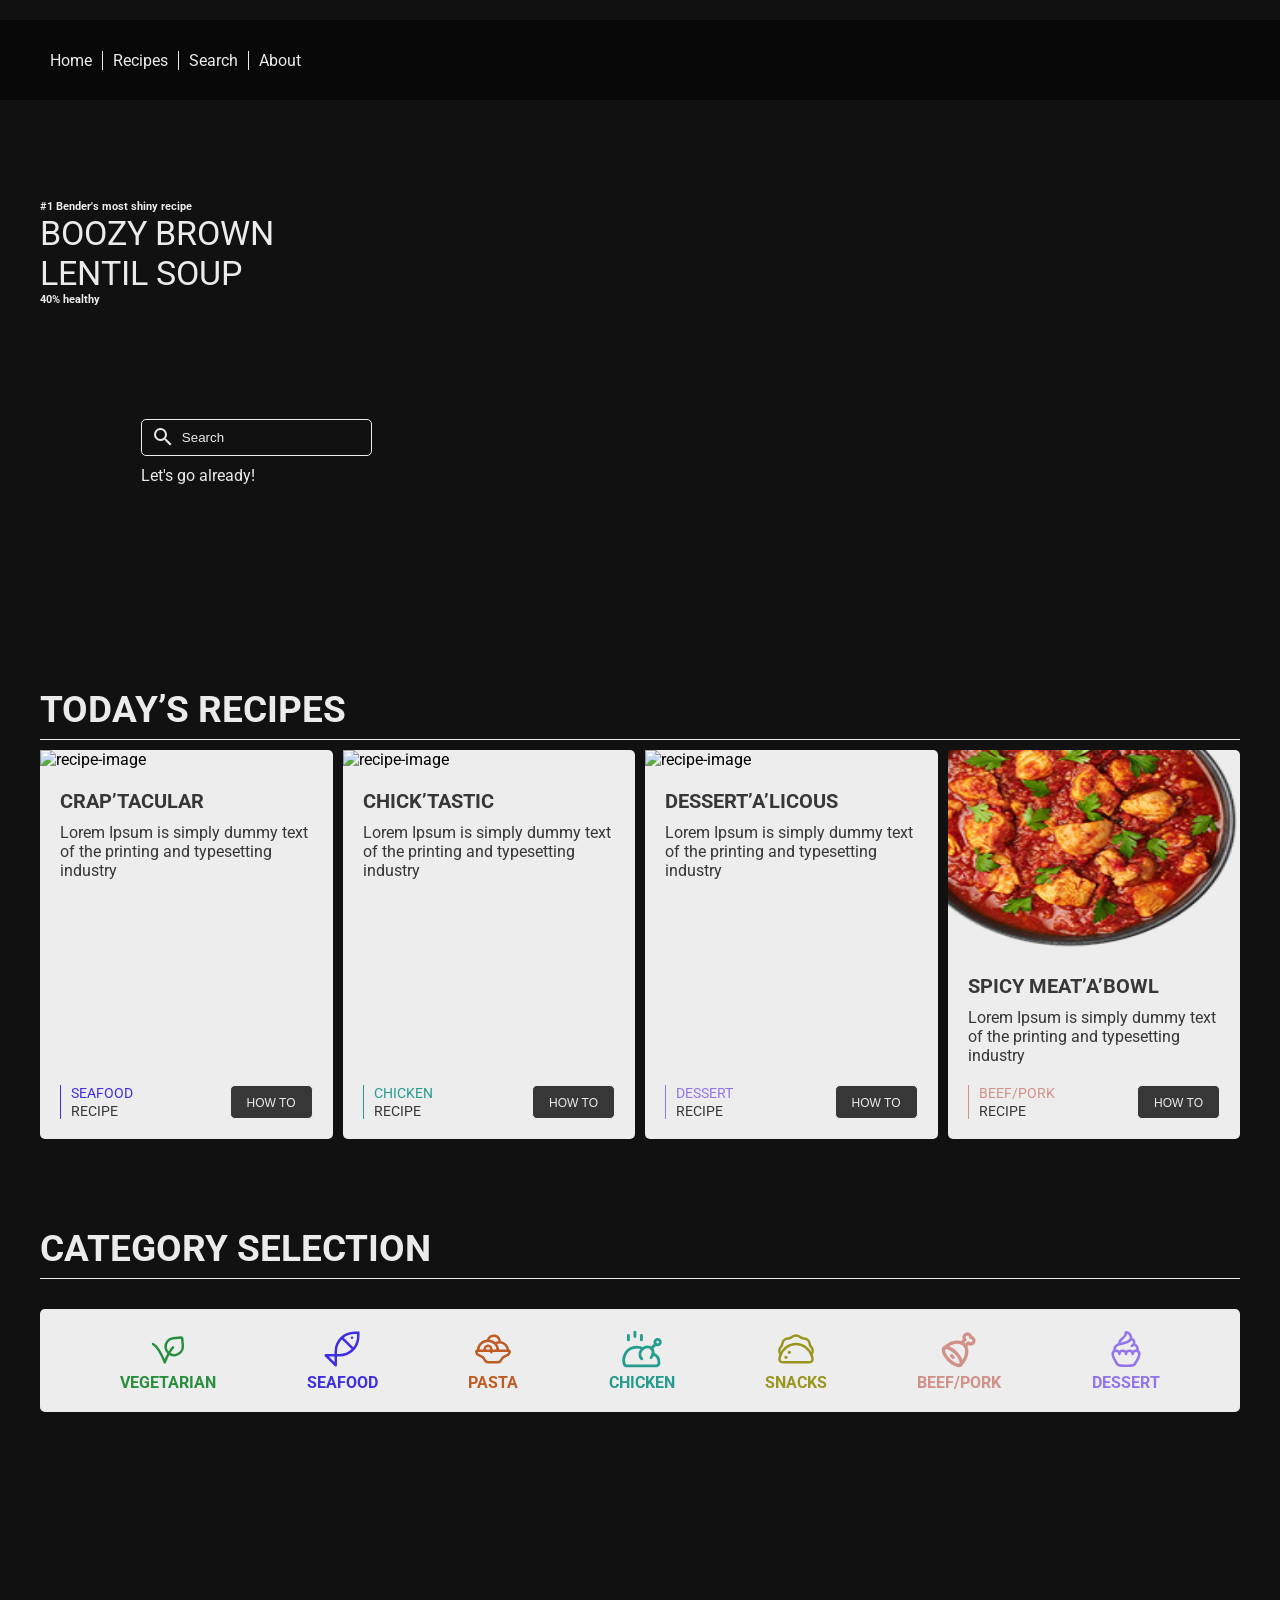
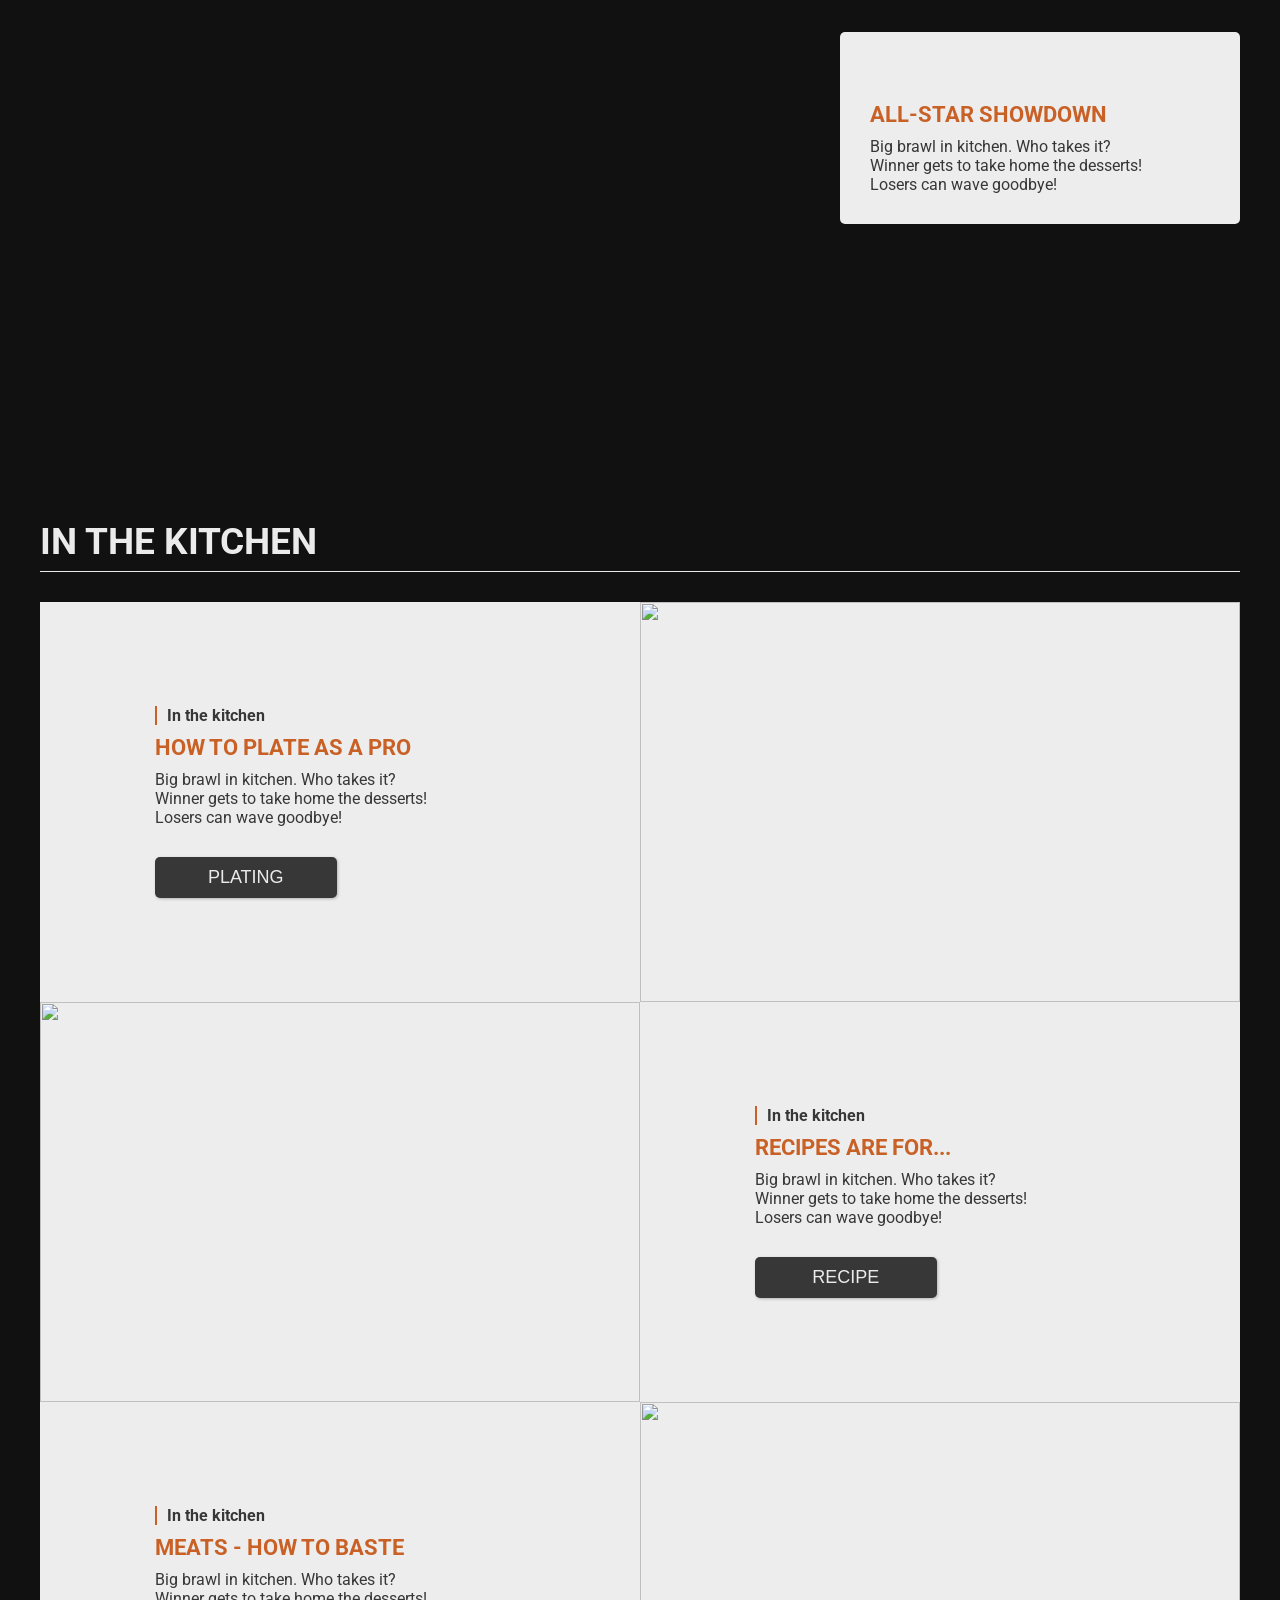
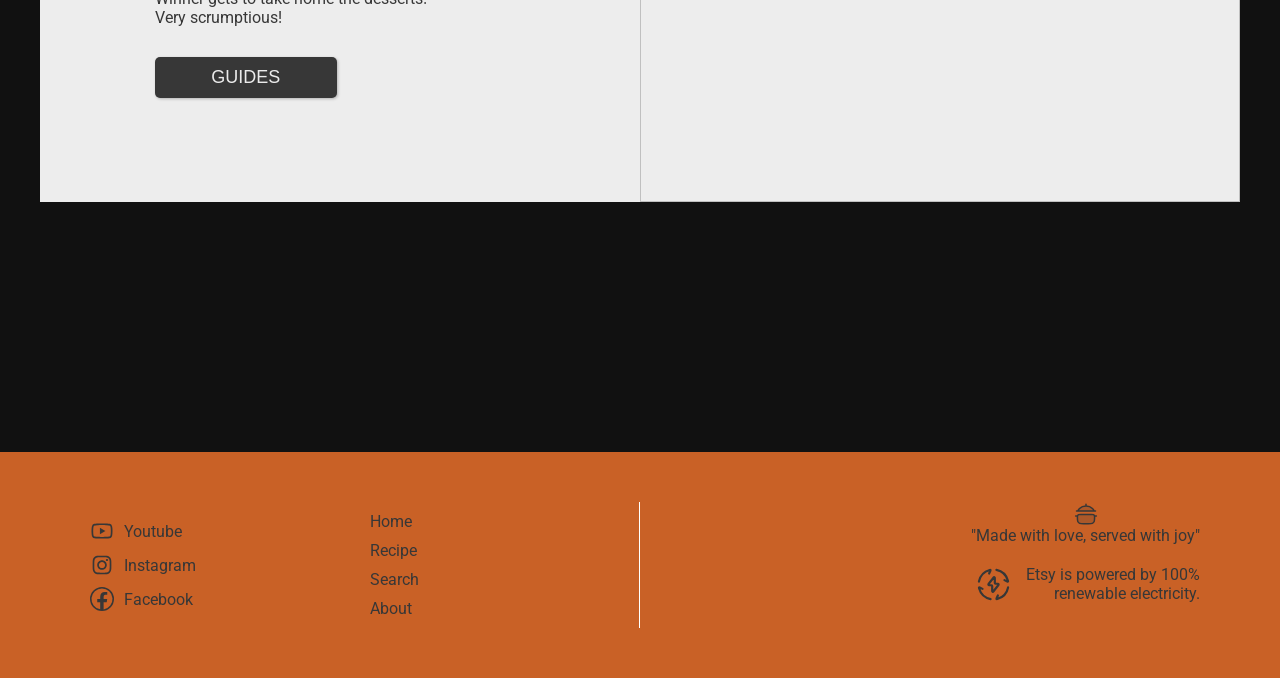
==== commit cbe041e6: "[fix] spelling mistake + readded data-category" ====
--- a/index.html
+++ b/index.html
@@ -1,499 +1,670 @@
 <!doctype html>
 <html lang="en">
-
-<head>
-  <meta charset="UTF-8" />
-  <meta name="viewport" content="width=device-width, initial-scale=1.0" />
-  <title>Boozy Brown Lentil Soup</title>
-  <link rel="stylesheet" href="./css/style.css" />
-</head>
-
-<body>
-  <div class="container">
-    <!-- Navigation -->
-    <nav class="navigation">
-      <div class="menu-container">
+  <head>
+    <meta charset="UTF-8" />
+    <meta name="viewport" content="width=device-width, initial-scale=1.0" />
+    <title>Boozy Brown Lentil Soup</title>
+    <link rel="stylesheet" href="./css/style.css" />
+  </head>
+
+  <body>
+    <div class="container">
+      <!-- Navigation -->
+      <nav class="navigation">
+        <div class="menu-container">
+          <ul>
+            <li><a href="./index.html">Home</a></li>
+            <li><a href="./recipes.html">Recipes</a></li>
+            <li><a href="./search.html">Search</a></li>
+            <li><a href="./about.html">About</a></li>
+          </ul>
+        </div>
+        <div class="hamburger-menu">
+          <span>
+            <svg
+              xmlns="http://www.w3.org/2000/svg"
+              width="1em"
+              height="1em"
+              viewBox="0 0 512 512"
+            >
+              <path d="M0 0h512v512H0z" fill="none" />
+              <path
+                fill="currentColor"
+                d="M80 96h352v32H80zm0 144h352v32H80zm0 144h352v32H80z"
+              />
+            </svg>
+          </span>
+        </div>
+      </nav>
+
+      <div class="mobile-menu">
         <ul>
-          <li><a href="./index.html">Home</a></li>
-          <li><a href="./recipes.html">Recipes</a></li>
-          <li><a href="./search.html">Search</a></li>
-          <li><a href="./about.html">About</a></li>
+          <li><a href="index.html">Home</a></li>
+          <li><a href="recipes.html">Recipes</a></li>
+          <li><a href="search.html">Search</a></li>
+          <li><a href="about.html">About</a></li>
         </ul>
       </div>
-      <div class="hamburger-menu">
-        <span>
-          <svg xmlns="http://www.w3.org/2000/svg" width="1em" height="1em" viewBox="0 0 512 512">
-            <path d="M0 0h512v512H0z" fill="none" />
-            <path fill="currentColor" d="M80 96h352v32H80zm0 144h352v32H80zm0 144h352v32H80z" />
-          </svg>
-        </span>
-      </div>
-    </nav>
-
-    <div class="mobile-menu">
-      <ul>
-        <li><a href="index.html">Home</a></li>
-        <li><a href="recipes.html">Recipes</a></li>
-        <li><a href="search.html">Search</a></li>
-        <li><a href="about.html">About</a></li>
-      </ul>
-    </div>
-
-    <!-- Hero -->
-    <section class="hero">
-      <div class="hero-container">
-        <div class="hero-text">
-          <h6>#1 Bender's most shiny recipe</h6>
-          <h4>Boozy brown</h4>
-          <h4>Lentil Soup</h4>
-          <h6>40% healthy</h6>
-        </div>
-
-        <div class="hero-search">
-          <div class="search-box">
-            <span class="iconify search-icon" data-icon="#">
-              <svg xmlns="http://www.w3.org/2000/svg" width="1em" height="1em" viewBox="0 0 24 24">
+
+      <!-- Hero -->
+      <section class="hero">
+        <div class="hero-container">
+          <div class="hero-text">
+            <h6>#1 Bender's most shiny recipe</h6>
+            <h4>Boozy brown</h4>
+            <h4>Lentil Soup</h4>
+            <h6>40% healthy</h6>
+          </div>
+
+          <div class="hero-search">
+            <div class="search-box">
+              <span class="iconify search-icon" data-icon="#">
+                <svg
+                  xmlns="http://www.w3.org/2000/svg"
+                  width="1em"
+                  height="1em"
+                  viewBox="0 0 24 24"
+                >
+                  <path d="M0 0h24v24H0z" fill="none" />
+                  <path
+                    fill="currentColor"
+                    d="M9.5 3A6.5 6.5 0 0 1 16 9.5c0 1.61-.59 3.09-1.56 4.23l.27.27h.79l5 5l-1.5 1.5l-5-5v-.79l-.27-.27A6.52 6.52 0 0 1 9.5 16A6.5 6.5 0 0 1 3 9.5A6.5 6.5 0 0 1 9.5 3m0 2C7 5 5 7 5 9.5S7 14 9.5 14S14 12 14 9.5S12 5 9.5 5"
+                  />
+                </svg>
+              </span>
+              <input type="text" class="search-input" placeholder="Search" />
+            </div>
+            <p>Let's go already!</p>
+          </div>
+        </div>
+      </section>
+
+      <!-- Todays recipe section -->
+      <section class="todays-recipes">
+        <div class="todays-recipes-headline">Today’s Recipes</div>
+        <div class="todays-recipes-content">
+          <!-- Seafood -->
+          <div class="todays-recipes-content-block">
+            <div class="todays-recipes-content-block-image">
+              <img src="./images/craptacular.png" alt="recipe-image" />
+            </div>
+            <div class="todays-recipes-content-block-text">
+              <div class="todays-recipes-content-block-text-top">
+                <h5>Crap’tacular</h5>
+                <p>
+                  Lorem Ipsum is simply dummy text of the printing and
+                  typesetting industry
+                </p>
+              </div>
+              <div class="todays-recipes-content-block-text-bottom">
+                <div
+                  data-category="seafood"
+                  class="todays-recipes-content-bottom-area"
+                >
+                  <div class="todays-recipes-content-bottom-area-left">
+                    <p data-category="seafood" id="category-color">Seafood</p>
+                    <p>Recipe</p>
+                  </div>
+                  <div class="todays-recipes-content-bottom-area-right">
+                    <div
+                      class="todays-recipes-content-bottom-area-right-button"
+                    >
+                      <button>
+                        <a href="#">How to</a>
+                      </button>
+                    </div>
+                  </div>
+                </div>
+              </div>
+            </div>
+          </div>
+
+          <!-- Chicken -->
+          <div class="todays-recipes-content-block">
+            <div class="todays-recipes-content-block-image">
+              <img src="./images/chicktastic.jpg" alt="recipe-image" />
+            </div>
+            <div class="todays-recipes-content-block-text">
+              <div class="todays-recipes-content-block-text-top">
+                <h5>Chick’tastic</h5>
+                <p>
+                  Lorem Ipsum is simply dummy text of the printing and
+                  typesetting industry
+                </p>
+              </div>
+              <div class="todays-recipes-content-block-text-bottom">
+                <div
+                  data-category="chicken"
+                  class="todays-recipes-content-bottom-area"
+                >
+                  <div class="todays-recipes-content-bottom-area-left">
+                    <p data-category="chicken" id="category-color">Chicken</p>
+                    <p>Recipe</p>
+                  </div>
+                  <div class="todays-recipes-content-bottom-area-right">
+                    <div
+                      class="todays-recipes-content-bottom-area-right-button"
+                    >
+                      <button>
+                        <a href="#">How to</a>
+                      </button>
+                    </div>
+                  </div>
+                </div>
+              </div>
+            </div>
+          </div>
+
+          <!-- Dessert -->
+          <div class="todays-recipes-content-block">
+            <div class="todays-recipes-content-block-image">
+              <img src="./images/dessert.png" alt="recipe-image" />
+            </div>
+            <div class="todays-recipes-content-block-text">
+              <div class="todays-recipes-content-block-text-top">
+                <h5>Dessert’a’licous</h5>
+                <p>
+                  Lorem Ipsum is simply dummy text of the printing and
+                  typesetting industry
+                </p>
+              </div>
+              <div class="todays-recipes-content-block-text-bottom">
+                <div
+                  data-category="dessert"
+                  class="todays-recipes-content-bottom-area"
+                >
+                  <div class="todays-recipes-content-bottom-area-left">
+                    <p data-category="dessert" id="category-color">Dessert</p>
+                    <p>Recipe</p>
+                  </div>
+                  <div class="todays-recipes-content-bottom-area-right">
+                    <div
+                      class="todays-recipes-content-bottom-area-right-button"
+                    >
+                      <button>
+                        <a href="#">How to</a>
+                      </button>
+                    </div>
+                  </div>
+                </div>
+              </div>
+            </div>
+          </div>
+
+          <!-- Meats -->
+          <div class="todays-recipes-content-block">
+            <div class="todays-recipes-content-block-image">
+              <img src="./images/spicy-meatbowl.png" alt="recipe-image" />
+            </div>
+            <div class="todays-recipes-content-block-text">
+              <div class="todays-recipes-content-block-text-top">
+                <h5>Spicy meat’a’bowl</h5>
+                <p>
+                  Lorem Ipsum is simply dummy text of the printing and
+                  typesetting industry
+                </p>
+              </div>
+              <div class="todays-recipes-content-block-text-bottom">
+                <div
+                  data-category="beef/pork"
+                  class="todays-recipes-content-bottom-area"
+                >
+                  <div class="todays-recipes-content-bottom-area-left">
+                    <p data-category="beef/pork" id="category-color">
+                      Beef/Pork
+                    </p>
+                    <p>Recipe</p>
+                  </div>
+                  <div class="todays-recipes-content-bottom-area-right">
+                    <div
+                      class="todays-recipes-content-bottom-area-right-button"
+                    >
+                      <button>
+                        <a href="#">How to</a>
+                      </button>
+                    </div>
+                  </div>
+                </div>
+              </div>
+            </div>
+          </div>
+        </div>
+      </section>
+
+      <!-- Categories section -->
+      <section class="categories">
+        <div class="todays-recipes-headline">Category Selection</div>
+        <div class="categories-content">
+          <div class="categories-content-block">
+            <!-- Vegetarian -->
+            <span data-category="vegetarian" class="iconify">
+              <svg
+                xmlns="http://www.w3.org/2000/svg"
+                width="1em"
+                height="1em"
+                viewBox="0 0 24 24"
+              >
                 <path d="M0 0h24v24H0z" fill="none" />
-                <path fill="currentColor"
-                  d="M9.5 3A6.5 6.5 0 0 1 16 9.5c0 1.61-.59 3.09-1.56 4.23l.27.27h.79l5 5l-1.5 1.5l-5-5v-.79l-.27-.27A6.52 6.52 0 0 1 9.5 16A6.5 6.5 0 0 1 3 9.5A6.5 6.5 0 0 1 9.5 3m0 2C7 5 5 7 5 9.5S7 14 9.5 14S14 12 14 9.5S12 5 9.5 5" />
+                <g
+                  fill="none"
+                  stroke="currentColor"
+                  stroke-linecap="round"
+                  stroke-linejoin="round"
+                  stroke-width="1.5"
+                >
+                  <path
+                    d="M15 11.063C12.53 13.65 10.059 20 10.059 20S6.529 11.063 3 9"
+                  />
+                  <path
+                    d="m20.496 5.577l.426 4.424c.276 2.87-1.875 5.425-4.745 5.702c-2.816.27-5.367-1.788-5.638-4.604a5.12 5.12 0 0 1 4.608-5.59l4.716-.454a.58.58 0 0 1 .633.522"
+                  />
+                </g>
               </svg>
             </span>
-            <input type="text" class="search-input" placeholder="Search" />
-          </div>
-          <p>Let's go already!</p>
-        </div>
-      </div>
-    </section>
-
-    <!-- Todays recipe section -->
-    <section class="todays-recipes">
-      <div class="todays-recipes-headline">Today’s Recipes</div>
-      <div class="todays-recipes-content">
-        <!-- Seafood -->
-        <div class="todays-recipes-content-block">
-          <div class="todays-recipes-content-block-image">
-            <img src="./images/craptacular.png" alt="recipe-image" />
-          </div>
-          <div class="todays-recipes-content-block-text">
-            <div class="todays-recipes-content-block-text-top">
-              <h5>Crap’tacular</h5>
-              <p>
-                Lorem Ipsum is simply dummy text of the printing and
-                typesetting industry
-              </p>
-            </div>
-            <div class="todays-recipes-content-block-text-bottom">
-              <div data-category="seafood" class="todays-recipes-content-bottom-area">
-                <div class="todays-recipes-content-bottom-area-left">
-                  <p data-category="seafood" id="category-color">Seafood</p>
-                  <p>Recipe</p>
-                </div>
-                <div class="todays-recipes-content-bottom-area-right">
-                  <div class="todays-recipes-content-bottom-area-right-button">
-                    <button>
-                      <a href="#">How to</a>
-                    </button>
-                  </div>
-                </div>
-              </div>
-            </div>
-          </div>
-        </div>
-
-        <!-- Chicken -->
-        <div class="todays-recipes-content-block">
-          <div class="todays-recipes-content-block-image">
-            <img src="./images/chicktastic.jpg" alt="recipe-image" />
-          </div>
-          <div class="todays-recipes-content-block-text">
-            <div class="todays-recipes-content-block-text-top">
-              <h5>Chick’tastic</h5>
-              <p>
-                Lorem Ipsum is simply dummy text of the printing and
-                typesetting industry
-              </p>
-            </div>
-            <div class="todays-recipes-content-block-text-bottom">
-              <div data-category="chicken" class="todays-recipes-content-bottom-area">
-                <div class="todays-recipes-content-bottom-area-left">
-                  <p data-category="chicken" id="category-color">Chicken</p>
-                  <p>Recipe</p>
-                </div>
-                <div class="todays-recipes-content-bottom-area-right">
-                  <div class="todays-recipes-content-bottom-area-right-button">
-                    <button>
-                      <a href="#">How to</a>
-                    </button>
-                  </div>
-                </div>
-              </div>
-            </div>
-          </div>
-        </div>
-
-        <!-- Dessert -->
-        <div class="todays-recipes-content-block">
-          <div class="todays-recipes-content-block-image">
-            <img src="./images/dessert.png" alt="recipe-image" />
-          </div>
-          <div class="todays-recipes-content-block-text">
-            <div class="todays-recipes-content-block-text-top">
-              <h5>Dessert’a’licous</h5>
-              <p>
-                Lorem Ipsum is simply dummy text of the printing and
-                typesetting industry
-              </p>
-            </div>
-            <div class="todays-recipes-content-block-text-bottom">
-              <div data-category="dessert" class="todays-recipes-content-bottom-area">
-                <div class="todays-recipes-content-bottom-area-left">
-                  <p data-category="dessert" id="category-color">Dessert</p>
-                  <p>Recipe</p>
-                </div>
-                <div class="todays-recipes-content-bottom-area-right">
-                  <div class="todays-recipes-content-bottom-area-right-button">
-                    <button>
-                      <a href="#">How to</a>
-                    </button>
-                  </div>
-                </div>
-              </div>
-            </div>
-          </div>
-        </div>
-
-        <!-- Meats -->
-        <div class="todays-recipes-content-block">
-          <div class="todays-recipes-content-block-image">
-            <img src="./images/spicy-meatbowl.png" alt="recipe-image" />
-          </div>
-          <div class="todays-recipes-content-block-text">
-            <div class="todays-recipes-content-block-text-top">
-              <h5>Spicy meat’a’bowl</h5>
-              <p>
-                Lorem Ipsum is simply dummy text of the printing and
-                typesetting industry
-              </p>
-            </div>
-            <div class="todays-recipes-content-block-text-bottom">
-              <div data-category="beef/pork" class="todays-recipes-content-bottom-area">
-                <div class="todays-recipes-content-bottom-area-left">
-                  <p data-category="beef/pork" id="category-color">
-                    Beff/Pork
-                  </p>
-                  <p>Recipe</p>
-                </div>
-                <div class="todays-recipes-content-bottom-area-right">
-                  <div class="todays-recipes-content-bottom-area-right-button">
-                    <button>
-                      <a href="#">How to</a>
-                    </button>
-                  </div>
-                </div>
-              </div>
-            </div>
-          </div>
-        </div>
-      </div>
-    </section>
-
-    <!-- Categories section -->
-    <section class="categories">
-      <div class="todays-recipes-headline">Category Selection</div>
-      <div class="categories-content">
-        <div class="categories-content-block">
-          <!-- Vegetarian -->
-          <span data-category="vegetarian" class="iconify">
-            <svg xmlns="http://www.w3.org/2000/svg" width="1em" height="1em" viewBox="0 0 24 24">
-              <path d="M0 0h24v24H0z" fill="none" />
-              <g fill="none" stroke="currentColor" stroke-linecap="round" stroke-linejoin="round" stroke-width="1.5">
-                <path d="M15 11.063C12.53 13.65 10.059 20 10.059 20S6.529 11.063 3 9" />
+            <p data-category="vegetarian">Vegetarian</p>
+          </div>
+
+          <!-- Seafood -->
+          <div class="categories-content-block">
+            <span data-category="seafood" class="iconify">
+              <svg
+                xmlns="http://www.w3.org/2000/svg"
+                width="1em"
+                height="1em"
+                viewBox="0 0 32 32"
+              >
+                <path d="M0 0h32v32H0z" fill="none" />
+                <circle cx="24" cy="7" r="1" fill="currentColor" />
                 <path
-                  d="m20.496 5.577l.426 4.424c.276 2.87-1.875 5.425-4.745 5.702c-2.816.27-5.367-1.788-5.638-4.604a5.12 5.12 0 0 1 4.608-5.59l4.716-.454a.58.58 0 0 1 .633.522" />
-              </g>
-            </svg>
-          </span>
-          <p data-category="vegetarian">Vegetarian</p>
-        </div>
-
-        <!-- Seafood -->
-        <div class="categories-content-block">
-          <span data-category="seafood" class="iconify">
-            <svg xmlns="http://www.w3.org/2000/svg" width="1em" height="1em" viewBox="0 0 32 32">
-              <path d="M0 0h32v32H0z" fill="none" />
-              <circle cx="24" cy="7" r="1" fill="currentColor" />
-              <path fill="currentColor"
-                d="M26 2a16.02 16.02 0 0 0-16 16v2H3a1 1 0 0 0-.707 1.707l8 8A1 1 0 0 0 12 29v-7h2A16.02 16.02 0 0 0 30 6V2ZM10 26.586L5.414 22H10ZM12 20v-2a13.94 13.94 0 0 1 3.908-9.678l7.77 7.77A13.94 13.94 0 0 1 14 20ZM28 6a13.9 13.9 0 0 1-2.98 8.606L17.395 6.98A13.9 13.9 0 0 1 26 4h2Z" />
-            </svg>
-          </span>
-          <p data-category="seafood">Seafood</p>
-        </div>
-
-        <!-- Pasta -->
-        <div class="categories-content-block">
-          <span data-category="pasta" class="iconify">
-            <svg xmlns="http://www.w3.org/2000/svg" width="1em" height="1em" viewBox="0 0 24 24">
-              <path d="M0 0h24v24H0z" fill="none" />
-              <g fill="none" stroke="currentColor" stroke-linecap="round" stroke-linejoin="round" stroke-width="1.5">
-                <path
-                  d="M21.292 13H2.708c-1.52 0-.224 2.238.461 2.581l2.361 1.181c.236.119.354.178.452.264c.878.776 1.038 2.143 2.148 2.737c.442.237.965.237 2.012.237h3.716c1.047 0 1.57 0 2.012-.237c1.11-.594 1.27-1.961 2.148-2.737c.098-.086.216-.145.452-.264l2.36-1.181c.686-.343 1.981-2.581.462-2.581" />
-                <path d="M15 13a6 6 0 0 0-12 0" />
-                <path
-                  d="M21 13c0-2.761-2.225-5-4.97-5c-.924 0-1.789.254-2.53.696M7 12.222C7 10.995 7.895 10 9 10s2 .995 2 2.222V14M9 6.556c.431-1.766 2.328-2.874 4.237-2.475c1.909.4 3.106 2.154 2.675 3.919" />
-              </g>
-            </svg>
-          </span>
-          <p data-category="pasta">Pasta</p>
-        </div>
-
-        <!-- Chicken -->
-        <div class="categories-content-block">
-          <span data-category="chicken" class="iconify">
-            <svg xmlns="http://www.w3.org/2000/svg" width="1em" height="1em" viewBox="0 0 14 14">
-              <path d="M0 0h14v14H0z" fill="none" />
-              <g fill="none" stroke="currentColor" stroke-linecap="round">
-                <path stroke-linejoin="round" d="M2.243 2.246v1.562m4.563-1.562v1.562M4.525 1.083v1.562" />
-                <path d="M11.509 4.602a.955.955 0 1 0 1.91 0a.955.955 0 1 0-1.91 0" />
-                <path stroke-linejoin="round"
-                  d="m10.841 8.677l.212.093c1.48.7 1.889 1.606 1.889 2.85v.298a1 1 0 0 1-1 1H1.64c-.327 0-.634-.161-.76-.463c-.277-.669-.599-2.013.238-3.685c1.21-2.416 4.187-2.947 6.094-1.947l.09.046" />
-                <path
-                  d="M10.158 10.006c.928-1.018.976-2.485.108-3.275s-2.323-.605-3.25.413c-.843.925-.96 2.219-.325 3.04q.097.127.217.235" />
-                <path stroke-linejoin="round" d="M11.806 5.296L10.32 6.781" />
-              </g>
-            </svg>
-          </span>
-          <p data-category="chicken">Chicken</p>
-        </div>
-
-        <!-- Snacks -->
-        <div class="categories-content-block">
-          <span data-category="snack" class="iconify">
-            <svg xmlns="http://www.w3.org/2000/svg" width="1em" height="1em" viewBox="0 0 24 24">
-              <path d="M0 0h24v24H0z" fill="none" />
-              <g fill="none" stroke="currentColor" stroke-width="1.5">
-                <path
-                  d="M12 9c-4.32 0-8.01 2.937-9.466 7.072c-.528 1.498-.791 2.246-.185 3.087C2.954 20 3.943 20 5.92 20h12.16c1.978 0 2.967 0 3.572-.841c.606-.841.343-1.59-.184-3.087C20.01 11.937 16.32 9 12 9Z" />
-                <path stroke-linecap="round"
-                  d="M21.33 15a3.24 3.24 0 0 0-.24-4.222a3.3 3.3 0 0 1-.898-1.975c-.148-1.677-1.566-3.016-3.344-3.144l-.204-.015a4 4 0 0 1-2.153-.812c-1.445-1.11-3.537-1.11-4.981 0a4 4 0 0 1-2.154.812l-.204.015c-1.778.128-3.196 1.467-3.344 3.144a3.3 3.3 0 0 1-.898 1.975A3.24 3.24 0 0 0 2.67 15m3.455 2H6m.25 0a.25.25 0 1 1-.5 0a.25.25 0 0 1 .5 0Z" />
-                <path stroke-linecap="round" d="M8.125 14H8m.25 0a.25.25 0 1 1-.5 0a.25.25 0 0 1 .5 0Z" />
-              </g>
-            </svg>
-          </span>
-          <p data-category="snack">Snacks</p>
-        </div>
-
-        <!-- Meats -->
-        <div class="categories-content-block">
-          <span data-category="beef/pork" class="iconify">
-            <svg xmlns="http://www.w3.org/2000/svg" width="1em" height="1em" viewBox="0 0 24 24">
-              <path d="M0 0h24v24H0z" fill="none" />
-              <g fill="none" stroke="currentColor" stroke-linecap="round" stroke-linejoin="round" stroke-width="2">
-                <path
-                  d="m13.62 8.382l1.966-1.967A2 2 0 1 1 19 5a2 2 0 1 1-1.413 3.414l-1.82 1.821m-9.863 8.361c2.733 2.734 5.9 4 7.07 2.829c1.172-1.172-.094-4.338-2.828-7.071c-2.733-2.734-5.9-4-7.07-2.829c-1.172 1.172.094 4.338 2.828 7.071M7.5 16l1 1" />
-                <path d="M12.975 21.425c3.905-3.906 4.855-9.288 2.121-12.021c-2.733-2.734-8.115-1.784-12.02 2.121" />
-              </g>
-            </svg>
-          </span>
-          <p data-category="beef/pork">Beef/Pork</p>
-        </div>
-
-        <!-- Dessert -->
-        <div class="categories-content-block">
-          <span data-category="dessert" class="iconify">
-            <svg xmlns="http://www.w3.org/2000/svg" width="1em" height="1em" viewBox="0 0 24 24">
-              <path d="M0 0h24v24H0z" fill="none" />
-              <g fill="none" stroke="currentColor" stroke-linejoin="round" stroke-width="1.5">
-                <path stroke-linecap="round"
-                  d="M7.885 9.176A3.98 3.98 0 0 0 5 13m9.827-6.993C15.503 4.111 14.047 2 12 2c0 4-4.115 3-4.115 7.176c1.97-.563 6.142-.925 6.942-3.169m.673 4.112c.461-.266.91-.614 1.185-1.04c.86-1.34-.231-3.211-1.858-3.072m1.858 3.071C18.642 9.535 19 11.294 19 13" />
-                <path
-                  d="M16 14.949c0-2.599 4-2.599 4 0c0 1.362-.755 2.529-1.342 3.71c-.806 1.626-1.21 2.438-1.935 2.89S15.096 22 13.292 22h-2.584c-1.804 0-2.706 0-3.431-.451c-.725-.452-1.128-1.264-1.935-2.89C4.755 17.478 4 16.311 4 14.949c0-2.599 4-2.599 4 0c0-2.599 4-2.599 4 0c0-2.599 4-2.599 4 0Z" />
-              </g>
-            </svg>
-          </span>
-          <p data-category="dessert">Dessert</p>
-        </div>
-      </div>
-    </section>
-
-    <!-- Image section -->
-    <section class="image-section">
-      <div class="image-section-controller">
-        <div class="image-section-box">
-          <h4>All-star showdown</h4>
-          <p>
-            Big brawl in kitchen. Who takes it?<br />
-            Winner gets to take home the desserts!<br />
-            Losers can wave goodbye!
-          </p>
-        </div>
-      </div>
-    </section>
-
-    <!-- Content area -->
-    <section class="content-area">
-      <div class="todays-recipes-headline">In the kitchen</div>
-      <div class="content-area-content">
-        <!-- Block 1 -->
-        <div class="content-area-block">
-          <div class="content-area-block-top">
-            <h4>In the kitchen</h4>
-            <h3>How to plate as a pro</h3>
+                  fill="currentColor"
+                  d="M26 2a16.02 16.02 0 0 0-16 16v2H3a1 1 0 0 0-.707 1.707l8 8A1 1 0 0 0 12 29v-7h2A16.02 16.02 0 0 0 30 6V2ZM10 26.586L5.414 22H10ZM12 20v-2a13.94 13.94 0 0 1 3.908-9.678l7.77 7.77A13.94 13.94 0 0 1 14 20ZM28 6a13.9 13.9 0 0 1-2.98 8.606L17.395 6.98A13.9 13.9 0 0 1 26 4h2Z"
+                />
+              </svg>
+            </span>
+            <p data-category="seafood">Seafood</p>
+          </div>
+
+          <!-- Pasta -->
+          <div class="categories-content-block">
+            <span data-category="pasta" class="iconify">
+              <svg
+                xmlns="http://www.w3.org/2000/svg"
+                width="1em"
+                height="1em"
+                viewBox="0 0 24 24"
+              >
+                <path d="M0 0h24v24H0z" fill="none" />
+                <g
+                  fill="none"
+                  stroke="currentColor"
+                  stroke-linecap="round"
+                  stroke-linejoin="round"
+                  stroke-width="1.5"
+                >
+                  <path
+                    d="M21.292 13H2.708c-1.52 0-.224 2.238.461 2.581l2.361 1.181c.236.119.354.178.452.264c.878.776 1.038 2.143 2.148 2.737c.442.237.965.237 2.012.237h3.716c1.047 0 1.57 0 2.012-.237c1.11-.594 1.27-1.961 2.148-2.737c.098-.086.216-.145.452-.264l2.36-1.181c.686-.343 1.981-2.581.462-2.581"
+                  />
+                  <path d="M15 13a6 6 0 0 0-12 0" />
+                  <path
+                    d="M21 13c0-2.761-2.225-5-4.97-5c-.924 0-1.789.254-2.53.696M7 12.222C7 10.995 7.895 10 9 10s2 .995 2 2.222V14M9 6.556c.431-1.766 2.328-2.874 4.237-2.475c1.909.4 3.106 2.154 2.675 3.919"
+                  />
+                </g>
+              </svg>
+            </span>
+            <p data-category="pasta">Pasta</p>
+          </div>
+
+          <!-- Chicken -->
+          <div class="categories-content-block">
+            <span data-category="chicken" class="iconify">
+              <svg
+                xmlns="http://www.w3.org/2000/svg"
+                width="1em"
+                height="1em"
+                viewBox="0 0 14 14"
+              >
+                <path d="M0 0h14v14H0z" fill="none" />
+                <g fill="none" stroke="currentColor" stroke-linecap="round">
+                  <path
+                    stroke-linejoin="round"
+                    d="M2.243 2.246v1.562m4.563-1.562v1.562M4.525 1.083v1.562"
+                  />
+                  <path
+                    d="M11.509 4.602a.955.955 0 1 0 1.91 0a.955.955 0 1 0-1.91 0"
+                  />
+                  <path
+                    stroke-linejoin="round"
+                    d="m10.841 8.677l.212.093c1.48.7 1.889 1.606 1.889 2.85v.298a1 1 0 0 1-1 1H1.64c-.327 0-.634-.161-.76-.463c-.277-.669-.599-2.013.238-3.685c1.21-2.416 4.187-2.947 6.094-1.947l.09.046"
+                  />
+                  <path
+                    d="M10.158 10.006c.928-1.018.976-2.485.108-3.275s-2.323-.605-3.25.413c-.843.925-.96 2.219-.325 3.04q.097.127.217.235"
+                  />
+                  <path stroke-linejoin="round" d="M11.806 5.296L10.32 6.781" />
+                </g>
+              </svg>
+            </span>
+            <p data-category="chicken">Chicken</p>
+          </div>
+
+          <!-- Snacks -->
+          <div class="categories-content-block">
+            <span data-category="snack" class="iconify">
+              <svg
+                xmlns="http://www.w3.org/2000/svg"
+                width="1em"
+                height="1em"
+                viewBox="0 0 24 24"
+              >
+                <path d="M0 0h24v24H0z" fill="none" />
+                <g fill="none" stroke="currentColor" stroke-width="1.5">
+                  <path
+                    d="M12 9c-4.32 0-8.01 2.937-9.466 7.072c-.528 1.498-.791 2.246-.185 3.087C2.954 20 3.943 20 5.92 20h12.16c1.978 0 2.967 0 3.572-.841c.606-.841.343-1.59-.184-3.087C20.01 11.937 16.32 9 12 9Z"
+                  />
+                  <path
+                    stroke-linecap="round"
+                    d="M21.33 15a3.24 3.24 0 0 0-.24-4.222a3.3 3.3 0 0 1-.898-1.975c-.148-1.677-1.566-3.016-3.344-3.144l-.204-.015a4 4 0 0 1-2.153-.812c-1.445-1.11-3.537-1.11-4.981 0a4 4 0 0 1-2.154.812l-.204.015c-1.778.128-3.196 1.467-3.344 3.144a3.3 3.3 0 0 1-.898 1.975A3.24 3.24 0 0 0 2.67 15m3.455 2H6m.25 0a.25.25 0 1 1-.5 0a.25.25 0 0 1 .5 0Z"
+                  />
+                  <path
+                    stroke-linecap="round"
+                    d="M8.125 14H8m.25 0a.25.25 0 1 1-.5 0a.25.25 0 0 1 .5 0Z"
+                  />
+                </g>
+              </svg>
+            </span>
+            <p data-category="snack">Snacks</p>
+          </div>
+
+          <!-- Meats -->
+          <div class="categories-content-block">
+            <span data-category="beef/pork" class="iconify">
+              <svg
+                xmlns="http://www.w3.org/2000/svg"
+                width="1em"
+                height="1em"
+                viewBox="0 0 24 24"
+              >
+                <path d="M0 0h24v24H0z" fill="none" />
+                <g
+                  fill="none"
+                  stroke="currentColor"
+                  stroke-linecap="round"
+                  stroke-linejoin="round"
+                  stroke-width="2"
+                >
+                  <path
+                    d="m13.62 8.382l1.966-1.967A2 2 0 1 1 19 5a2 2 0 1 1-1.413 3.414l-1.82 1.821m-9.863 8.361c2.733 2.734 5.9 4 7.07 2.829c1.172-1.172-.094-4.338-2.828-7.071c-2.733-2.734-5.9-4-7.07-2.829c-1.172 1.172.094 4.338 2.828 7.071M7.5 16l1 1"
+                  />
+                  <path
+                    d="M12.975 21.425c3.905-3.906 4.855-9.288 2.121-12.021c-2.733-2.734-8.115-1.784-12.02 2.121"
+                  />
+                </g>
+              </svg>
+            </span>
+            <p data-category="beef/pork">Beef/Pork</p>
+          </div>
+
+          <!-- Dessert -->
+          <div class="categories-content-block">
+            <span data-category="dessert" class="iconify">
+              <svg
+                xmlns="http://www.w3.org/2000/svg"
+                width="1em"
+                height="1em"
+                viewBox="0 0 24 24"
+              >
+                <path d="M0 0h24v24H0z" fill="none" />
+                <g
+                  fill="none"
+                  stroke="currentColor"
+                  stroke-linejoin="round"
+                  stroke-width="1.5"
+                >
+                  <path
+                    stroke-linecap="round"
+                    d="M7.885 9.176A3.98 3.98 0 0 0 5 13m9.827-6.993C15.503 4.111 14.047 2 12 2c0 4-4.115 3-4.115 7.176c1.97-.563 6.142-.925 6.942-3.169m.673 4.112c.461-.266.91-.614 1.185-1.04c.86-1.34-.231-3.211-1.858-3.072m1.858 3.071C18.642 9.535 19 11.294 19 13"
+                  />
+                  <path
+                    d="M16 14.949c0-2.599 4-2.599 4 0c0 1.362-.755 2.529-1.342 3.71c-.806 1.626-1.21 2.438-1.935 2.89S15.096 22 13.292 22h-2.584c-1.804 0-2.706 0-3.431-.451c-.725-.452-1.128-1.264-1.935-2.89C4.755 17.478 4 16.311 4 14.949c0-2.599 4-2.599 4 0c0-2.599 4-2.599 4 0c0-2.599 4-2.599 4 0Z"
+                  />
+                </g>
+              </svg>
+            </span>
+            <p data-category="dessert">Dessert</p>
+          </div>
+        </div>
+      </section>
+
+      <!-- Image section -->
+      <section class="image-section">
+        <div class="image-section-controller">
+          <div class="image-section-box">
+            <h4>All-star showdown</h4>
             <p>
               Big brawl in kitchen. Who takes it?<br />
               Winner gets to take home the desserts!<br />
               Losers can wave goodbye!
             </p>
           </div>
-          <div class="content-area-block-bottom">
-            <button>Plating</button>
-          </div>
-        </div>
-
-        <!-- Block 2 -->
-        <div class="content-area-block">
-          <div class="content-area-block-image">
-            <img src="./images/kitchen-block-2.jpg" alt="" />
-          </div>
-        </div>
-
-        <!-- Block 3 -->
-        <div class="content-area-block">
-          <div class="content-area-block-image">
-            <img src="./images/kitchen-block-3.jpg" alt="" />
-          </div>
-        </div>
-
-        <!-- Block 4 -->
-        <div class="content-area-block">
-          <div class="content-area-block-top">
-            <h4>In the kitchen</h4>
-            <h3>Recipes are for...</h3>
-            <p>
-              Big brawl in kitchen. Who takes it?<br />
-              Winner gets to take home the desserts!<br />
-              Losers can wave goodbye!
-            </p>
-          </div>
-          <div class="content-area-block-bottom">
-            <button>Recipe</button>
-          </div>
-        </div>
-
-        <!-- Block 5 -->
-        <div class="content-area-block">
-          <div class="content-area-block-top">
-            <h4>In the kitchen</h4>
-            <h3>Meats - how to baste</h3>
-            <p>
-              Big brawl in kitchen. Who takes it?<br />
-              Winner gets to take home the desserts!<br />
-              Very scrumptious!
-            </p>
-          </div>
-          <div class="content-area-block-bottom">
-            <button>Guides</button>
-          </div>
-        </div>
-
-        <!-- Block 6 -->
-        <div class="content-area-block">
-          <div class="content-area-block-image">
-            <img src="./images/kitchen-block-6.jpg" alt="" />
-          </div>
-        </div>
-      </div>
-    </section>
-
-    <!-- Footer -->
-    <footer class="footer">
-      <div class="footer-content">
-        <div class="footer-content-left">
-          <div class="socials">
-            <div class="media-type">
-              <!-- Youtube -->
-              <div class="media-type-icon">
-                <svg xmlns="http://www.w3.org/2000/svg" width="1em" height="1em" viewBox="0 0 1024 1024">
-                  <path d="M0 0h1024v1024H0z" fill="none" />
-                  <path fill="currentColor"
-                    d="M960 509.2c0-2.2 0-4.7-.1-7.6c-.1-8.1-.3-17.2-.5-26.9c-.8-27.9-2.2-55.7-4.4-81.9c-3-36.1-7.4-66.2-13.4-88.8a139.52 139.52 0 0 0-98.3-98.5c-28.3-7.6-83.7-12.3-161.7-15.2c-37.1-1.4-76.8-2.3-116.5-2.8c-13.9-.2-26.8-.3-38.4-.4h-29.4c-11.6.1-24.5.2-38.4.4c-39.7.5-79.4 1.4-116.5 2.8c-78 3-133.5 7.7-161.7 15.2A139.35 139.35 0 0 0 82.4 304C76.3 326.6 72 356.7 69 392.8c-2.2 26.2-3.6 54-4.4 81.9c-.3 9.7-.4 18.8-.5 26.9c0 2.9-.1 5.4-.1 7.6v5.6c0 2.2 0 4.7.1 7.6c.1 8.1.3 17.2.5 26.9c.8 27.9 2.2 55.7 4.4 81.9c3 36.1 7.4 66.2 13.4 88.8c12.8 47.9 50.4 85.7 98.3 98.5c28.2 7.6 83.7 12.3 161.7 15.2c37.1 1.4 76.8 2.3 116.5 2.8c13.9.2 26.8.3 38.4.4h29.4c11.6-.1 24.5-.2 38.4-.4c39.7-.5 79.4-1.4 116.5-2.8c78-3 133.5-7.7 161.7-15.2c47.9-12.8 85.5-50.5 98.3-98.5c6.1-22.6 10.4-52.7 13.4-88.8c2.2-26.2 3.6-54 4.4-81.9c.3-9.7.4-18.8.5-26.9c0-2.9.1-5.4.1-7.6zm-72 5.2c0 2.1 0 4.4-.1 7.1c-.1 7.8-.3 16.4-.5 25.7c-.7 26.6-2.1 53.2-4.2 77.9c-2.7 32.2-6.5 58.6-11.2 76.3c-6.2 23.1-24.4 41.4-47.4 47.5c-21 5.6-73.9 10.1-145.8 12.8c-36.4 1.4-75.6 2.3-114.7 2.8c-13.7.2-26.4.3-37.8.3h-28.6l-37.8-.3c-39.1-.5-78.2-1.4-114.7-2.8c-71.9-2.8-124.9-7.2-145.8-12.8c-23-6.2-41.2-24.4-47.4-47.5c-4.7-17.7-8.5-44.1-11.2-76.3c-2.1-24.7-3.4-51.3-4.2-77.9c-.3-9.3-.4-18-.5-25.7c0-2.7-.1-5.1-.1-7.1v-4.8c0-2.1 0-4.4.1-7.1c.1-7.8.3-16.4.5-25.7c.7-26.6 2.1-53.2 4.2-77.9c2.7-32.2 6.5-58.6 11.2-76.3c6.2-23.1 24.4-41.4 47.4-47.5c21-5.6 73.9-10.1 145.8-12.8c36.4-1.4 75.6-2.3 114.7-2.8c13.7-.2 26.4-.3 37.8-.3h28.6l37.8.3c39.1.5 78.2 1.4 114.7 2.8c71.9 2.8 124.9 7.2 145.8 12.8c23 6.2 41.2 24.4 47.4 47.5c4.7 17.7 8.5 44.1 11.2 76.3c2.1 24.7 3.4 51.3 4.2 77.9c.3 9.3.4 18 .5 25.7c0 2.7.1 5.1.1 7.1zM423 646l232-135l-232-133z" />
+        </div>
+      </section>
+
+      <!-- Content area -->
+      <section class="content-area">
+        <div class="todays-recipes-headline">In the kitchen</div>
+        <div class="content-area-content">
+          <!-- Block 1 -->
+          <div class="content-area-block">
+            <div class="content-area-block-top">
+              <h4>In the kitchen</h4>
+              <h3>How to plate as a pro</h3>
+              <p>
+                Big brawl in kitchen. Who takes it?<br />
+                Winner gets to take home the desserts!<br />
+                Losers can wave goodbye!
+              </p>
+            </div>
+            <div class="content-area-block-bottom">
+              <button>Plating</button>
+            </div>
+          </div>
+
+          <!-- Block 2 -->
+          <div class="content-area-block">
+            <div class="content-area-block-image">
+              <img src="./images/kitchen-block-2.jpg" alt="" />
+            </div>
+          </div>
+
+          <!-- Block 3 -->
+          <div class="content-area-block">
+            <div class="content-area-block-image">
+              <img src="./images/kitchen-block-3.jpg" alt="" />
+            </div>
+          </div>
+
+          <!-- Block 4 -->
+          <div class="content-area-block">
+            <div class="content-area-block-top">
+              <h4>In the kitchen</h4>
+              <h3>Recipes are for...</h3>
+              <p>
+                Big brawl in kitchen. Who takes it?<br />
+                Winner gets to take home the desserts!<br />
+                Losers can wave goodbye!
+              </p>
+            </div>
+            <div class="content-area-block-bottom">
+              <button>Recipe</button>
+            </div>
+          </div>
+
+          <!-- Block 5 -->
+          <div class="content-area-block">
+            <div class="content-area-block-top">
+              <h4>In the kitchen</h4>
+              <h3>Meats - how to baste</h3>
+              <p>
+                Big brawl in kitchen. Who takes it?<br />
+                Winner gets to take home the desserts!<br />
+                Very scrumptious!
+              </p>
+            </div>
+            <div class="content-area-block-bottom">
+              <button>Guides</button>
+            </div>
+          </div>
+
+          <!-- Block 6 -->
+          <div class="content-area-block">
+            <div class="content-area-block-image">
+              <img src="./images/kitchen-block-6.jpg" alt="" />
+            </div>
+          </div>
+        </div>
+      </section>
+
+      <!-- Footer -->
+      <footer class="footer">
+        <div class="footer-content">
+          <div class="footer-content-left">
+            <div class="socials">
+              <div class="media-type">
+                <!-- Youtube -->
+                <div class="media-type-icon">
+                  <svg
+                    xmlns="http://www.w3.org/2000/svg"
+                    width="1em"
+                    height="1em"
+                    viewBox="0 0 1024 1024"
+                  >
+                    <path d="M0 0h1024v1024H0z" fill="none" />
+                    <path
+                      fill="currentColor"
+                      d="M960 509.2c0-2.2 0-4.7-.1-7.6c-.1-8.1-.3-17.2-.5-26.9c-.8-27.9-2.2-55.7-4.4-81.9c-3-36.1-7.4-66.2-13.4-88.8a139.52 139.52 0 0 0-98.3-98.5c-28.3-7.6-83.7-12.3-161.7-15.2c-37.1-1.4-76.8-2.3-116.5-2.8c-13.9-.2-26.8-.3-38.4-.4h-29.4c-11.6.1-24.5.2-38.4.4c-39.7.5-79.4 1.4-116.5 2.8c-78 3-133.5 7.7-161.7 15.2A139.35 139.35 0 0 0 82.4 304C76.3 326.6 72 356.7 69 392.8c-2.2 26.2-3.6 54-4.4 81.9c-.3 9.7-.4 18.8-.5 26.9c0 2.9-.1 5.4-.1 7.6v5.6c0 2.2 0 4.7.1 7.6c.1 8.1.3 17.2.5 26.9c.8 27.9 2.2 55.7 4.4 81.9c3 36.1 7.4 66.2 13.4 88.8c12.8 47.9 50.4 85.7 98.3 98.5c28.2 7.6 83.7 12.3 161.7 15.2c37.1 1.4 76.8 2.3 116.5 2.8c13.9.2 26.8.3 38.4.4h29.4c11.6-.1 24.5-.2 38.4-.4c39.7-.5 79.4-1.4 116.5-2.8c78-3 133.5-7.7 161.7-15.2c47.9-12.8 85.5-50.5 98.3-98.5c6.1-22.6 10.4-52.7 13.4-88.8c2.2-26.2 3.6-54 4.4-81.9c.3-9.7.4-18.8.5-26.9c0-2.9.1-5.4.1-7.6zm-72 5.2c0 2.1 0 4.4-.1 7.1c-.1 7.8-.3 16.4-.5 25.7c-.7 26.6-2.1 53.2-4.2 77.9c-2.7 32.2-6.5 58.6-11.2 76.3c-6.2 23.1-24.4 41.4-47.4 47.5c-21 5.6-73.9 10.1-145.8 12.8c-36.4 1.4-75.6 2.3-114.7 2.8c-13.7.2-26.4.3-37.8.3h-28.6l-37.8-.3c-39.1-.5-78.2-1.4-114.7-2.8c-71.9-2.8-124.9-7.2-145.8-12.8c-23-6.2-41.2-24.4-47.4-47.5c-4.7-17.7-8.5-44.1-11.2-76.3c-2.1-24.7-3.4-51.3-4.2-77.9c-.3-9.3-.4-18-.5-25.7c0-2.7-.1-5.1-.1-7.1v-4.8c0-2.1 0-4.4.1-7.1c.1-7.8.3-16.4.5-25.7c.7-26.6 2.1-53.2 4.2-77.9c2.7-32.2 6.5-58.6 11.2-76.3c6.2-23.1 24.4-41.4 47.4-47.5c21-5.6 73.9-10.1 145.8-12.8c36.4-1.4 75.6-2.3 114.7-2.8c13.7-.2 26.4-.3 37.8-.3h28.6l37.8.3c39.1.5 78.2 1.4 114.7 2.8c71.9 2.8 124.9 7.2 145.8 12.8c23 6.2 41.2 24.4 47.4 47.5c4.7 17.7 8.5 44.1 11.2 76.3c2.1 24.7 3.4 51.3 4.2 77.9c.3 9.3.4 18 .5 25.7c0 2.7.1 5.1.1 7.1zM423 646l232-135l-232-133z"
+                    />
+                  </svg>
+                </div>
+                <a href="">Youtube</a>
+              </div>
+
+              <!-- Instagram -->
+              <div class="media-type">
+                <div class="media-type-icon">
+                  <svg
+                    xmlns="http://www.w3.org/2000/svg"
+                    width="1em"
+                    height="1em"
+                    viewBox="0 0 1024 1024"
+                  >
+                    <path d="M0 0h1024v1024H0z" fill="none" />
+                    <path
+                      fill="currentColor"
+                      d="M512 306.9c-113.5 0-205.1 91.6-205.1 205.1S398.5 717.1 512 717.1S717.1 625.5 717.1 512S625.5 306.9 512 306.9m0 338.4c-73.4 0-133.3-59.9-133.3-133.3S438.6 378.7 512 378.7S645.3 438.6 645.3 512S585.4 645.3 512 645.3m213.5-394.6c-26.5 0-47.9 21.4-47.9 47.9s21.4 47.9 47.9 47.9s47.9-21.3 47.9-47.9a47.84 47.84 0 0 0-47.9-47.9M911.8 512c0-55.2.5-109.9-2.6-165c-3.1-64-17.7-120.8-64.5-167.6c-46.9-46.9-103.6-61.4-167.6-64.5c-55.2-3.1-109.9-2.6-165-2.6c-55.2 0-109.9-.5-165 2.6c-64 3.1-120.8 17.7-167.6 64.5C132.6 226.3 118.1 283 115 347c-3.1 55.2-2.6 109.9-2.6 165s-.5 109.9 2.6 165c3.1 64 17.7 120.8 64.5 167.6c46.9 46.9 103.6 61.4 167.6 64.5c55.2 3.1 109.9 2.6 165 2.6c55.2 0 109.9.5 165-2.6c64-3.1 120.8-17.7 167.6-64.5c46.9-46.9 61.4-103.6 64.5-167.6c3.2-55.1 2.6-109.8 2.6-165m-88 235.8c-7.3 18.2-16.1 31.8-30.2 45.8c-14.1 14.1-27.6 22.9-45.8 30.2C695.2 844.7 570.3 840 512 840s-183.3 4.7-235.9-16.1c-18.2-7.3-31.8-16.1-45.8-30.2c-14.1-14.1-22.9-27.6-30.2-45.8C179.3 695.2 184 570.3 184 512s-4.7-183.3 16.1-235.9c7.3-18.2 16.1-31.8 30.2-45.8s27.6-22.9 45.8-30.2C328.7 179.3 453.7 184 512 184s183.3-4.7 235.9 16.1c18.2 7.3 31.8 16.1 45.8 30.2c14.1 14.1 22.9 27.6 30.2 45.8C844.7 328.7 840 453.7 840 512s4.7 183.2-16.2 235.8"
+                    />
+                  </svg>
+                </div>
+                <a href="">Instagram</a>
+              </div>
+
+              <!-- Facebook -->
+              <div class="media-type">
+                <div class="media-type-icon">
+                  <svg
+                    xmlns="http://www.w3.org/2000/svg"
+                    width="1em"
+                    height="1em"
+                    viewBox="0 0 16 16"
+                  >
+                    <path d="M0 0h16v16H0z" fill="none" />
+                    <path
+                      fill="currentColor"
+                      d="M8 0a8 8 0 1 1 0 16A8 8 0 0 1 8 0m0 1a7 7 0 0 0-1.196 13.898v-4.726H4.825V8.06h1.98V6.652c0-2.328 1.128-3.35 3.054-3.35c.922 0 1.41.068 1.64.1v1.844h-1.313c-.818 0-1.103.78-1.103 1.657V8.06h2.396l-.326 2.113h-2.07v4.745A7.002 7.002 0 0 0 8 1"
+                    />
+                  </svg>
+                </div>
+                <a href="">Facebook</a>
+              </div>
+            </div>
+            <div class="menu-links">
+              <ul>
+                <li><a href="./index.html">Home</a></li>
+                <li><a href="./recipes.html">Recipe</a></li>
+                <li><a href="./search.html">Search</a></li>
+                <li><a href="./about.html">About</a></li>
+              </ul>
+            </div>
+          </div>
+
+          <div class="footer-content-right">
+            <div class="quote">
+              <span>
+                <svg
+                  xmlns="http://www.w3.org/2000/svg"
+                  width="1em"
+                  height="1em"
+                  viewBox="0 0 24 24"
+                >
+                  <path d="M0 0h24v24H0z" fill="none" />
+                  <g fill="none">
+                    <rect
+                      width="9.78"
+                      height="17.79"
+                      fill="currentColor"
+                      opacity=".2"
+                      rx="4"
+                      transform="matrix(0 -1 -1 0 20.9 21.81)"
+                    />
+                    <path
+                      fill="currentColor"
+                      d="M20.69 9a10.6 10.6 0 0 0-8.9-4.92h-.19c-3.56 0-6.86 1.86-8.7 4.91z"
+                      opacity=".2"
+                    />
+                    <path
+                      stroke="currentColor"
+                      stroke-linecap="round"
+                      stroke-linejoin="round"
+                      stroke-width="1.5"
+                      d="M14.32 21.81H9.68c-2.1 0-3.15 0-3.96-.38a4 4 0 0 1-1.9-1.9c-.4-.82-.4-1.87-.4-3.97c0-1.05 0-1.57.2-1.98a2 2 0 0 1 .95-.95c.4-.2.93-.2 1.98-.2h10.9c1.05 0 1.57 0 1.98.2a2 2 0 0 1 .95.95c.2.4.2.93.2 1.98c0 2.1 0 3.15-.4 3.96a4 4 0 0 1-1.9 1.9c-.8.39-1.86.39-3.96.39M20.09 9S18.36 4.08 12 4.08s-8.09 4.9-8.09 4.9m-2.28 4.99h1.8m17.14.03h1.8M2.53 9h18.94M12 4.09v-1.9"
+                    />
+                  </g>
                 </svg>
-              </div>
-              <a href="">Youtube</a>
-            </div>
-
-            <!-- Instagram -->
-            <div class="media-type">
-              <div class="media-type-icon">
-                <svg xmlns="http://www.w3.org/2000/svg" width="1em" height="1em" viewBox="0 0 1024 1024">
-                  <path d="M0 0h1024v1024H0z" fill="none" />
-                  <path fill="currentColor"
-                    d="M512 306.9c-113.5 0-205.1 91.6-205.1 205.1S398.5 717.1 512 717.1S717.1 625.5 717.1 512S625.5 306.9 512 306.9m0 338.4c-73.4 0-133.3-59.9-133.3-133.3S438.6 378.7 512 378.7S645.3 438.6 645.3 512S585.4 645.3 512 645.3m213.5-394.6c-26.5 0-47.9 21.4-47.9 47.9s21.4 47.9 47.9 47.9s47.9-21.3 47.9-47.9a47.84 47.84 0 0 0-47.9-47.9M911.8 512c0-55.2.5-109.9-2.6-165c-3.1-64-17.7-120.8-64.5-167.6c-46.9-46.9-103.6-61.4-167.6-64.5c-55.2-3.1-109.9-2.6-165-2.6c-55.2 0-109.9-.5-165 2.6c-64 3.1-120.8 17.7-167.6 64.5C132.6 226.3 118.1 283 115 347c-3.1 55.2-2.6 109.9-2.6 165s-.5 109.9 2.6 165c3.1 64 17.7 120.8 64.5 167.6c46.9 46.9 103.6 61.4 167.6 64.5c55.2 3.1 109.9 2.6 165 2.6c55.2 0 109.9.5 165-2.6c64-3.1 120.8-17.7 167.6-64.5c46.9-46.9 61.4-103.6 64.5-167.6c3.2-55.1 2.6-109.8 2.6-165m-88 235.8c-7.3 18.2-16.1 31.8-30.2 45.8c-14.1 14.1-27.6 22.9-45.8 30.2C695.2 844.7 570.3 840 512 840s-183.3 4.7-235.9-16.1c-18.2-7.3-31.8-16.1-45.8-30.2c-14.1-14.1-22.9-27.6-30.2-45.8C179.3 695.2 184 570.3 184 512s-4.7-183.3 16.1-235.9c7.3-18.2 16.1-31.8 30.2-45.8s27.6-22.9 45.8-30.2C328.7 179.3 453.7 184 512 184s183.3-4.7 235.9 16.1c18.2 7.3 31.8 16.1 45.8 30.2c14.1 14.1 22.9 27.6 30.2 45.8C844.7 328.7 840 453.7 840 512s4.7 183.2-16.2 235.8" />
+              </span>
+              <p>"Made with love, served with joy"</p>
+            </div>
+            <div class="etsy">
+              <div class="etsy-icon">
+                <svg
+                  xmlns="http://www.w3.org/2000/svg"
+                  width="1em"
+                  height="1em"
+                  viewBox="0 0 24 24"
+                >
+                  <path d="M0 0h24v24H0z" fill="none" />
+                  <g
+                    fill="none"
+                    stroke="currentColor"
+                    stroke-linecap="round"
+                    stroke-width="1.5"
+                  >
+                    <path
+                      d="M2 10c.78-3.816 3.67-6.87 7.406-7.91c.314-.087.47-.131.555-.038c.085.094.022.248-.102.558L9 4.5M14 2c3.816.78 6.87 3.67 7.91 7.406c.087.314.131.47.038.555c-.094.085-.248.022-.558-.102L19.5 9m2.5 5c-.78 3.816-3.67 6.87-7.406 7.91c-.314.087-.47.131-.555.038c-.085-.094-.022-.248.102-.558L15 19.5M10 22c-3.816-.78-6.87-3.67-7.91-7.406c-.087-.314-.131-.47-.038-.555c.094-.085.248-.022.558.102L4.5 15"
+                    />
+                    <path
+                      stroke-linejoin="round"
+                      d="m8.613 11.665l3.499-4.492c.274-.351.787-.132.787.336v3.476c0 .28.2.508.449.508h1.702c.386 0 .592.514.337.842l-3.499 4.492c-.274.351-.787.132-.787-.336v-3.476c0-.28-.2-.508-.449-.508H8.95c-.386 0-.593-.514-.337-.842"
+                    />
+                  </g>
                 </svg>
               </div>
-              <a href="">Instagram</a>
-            </div>
-
-            <!-- Facebook -->
-            <div class="media-type">
-              <div class="media-type-icon">
-                <svg xmlns="http://www.w3.org/2000/svg" width="1em" height="1em" viewBox="0 0 16 16">
-                  <path d="M0 0h16v16H0z" fill="none" />
-                  <path fill="currentColor"
-                    d="M8 0a8 8 0 1 1 0 16A8 8 0 0 1 8 0m0 1a7 7 0 0 0-1.196 13.898v-4.726H4.825V8.06h1.98V6.652c0-2.328 1.128-3.35 3.054-3.35c.922 0 1.41.068 1.64.1v1.844h-1.313c-.818 0-1.103.78-1.103 1.657V8.06h2.396l-.326 2.113h-2.07v4.745A7.002 7.002 0 0 0 8 1" />
-                </svg>
-              </div>
-              <a href="">Facebook</a>
-            </div>
-          </div>
-          <div class="menu-links">
-            <ul>
-              <li><a href="./index.html">Home</a></li>
-              <li><a href="./recipes.html">Recipe</a></li>
-              <li><a href="./search.html">Search</a></li>
-              <li><a href="./about.html">About</a></li>
-            </ul>
-          </div>
-        </div>
-
-        <div class="footer-content-right">
-          <div class="quote">
-            <span>
-              <svg xmlns="http://www.w3.org/2000/svg" width="1em" height="1em" viewBox="0 0 24 24">
-                <path d="M0 0h24v24H0z" fill="none" />
-                <g fill="none">
-                  <rect width="9.78" height="17.79" fill="currentColor" opacity=".2" rx="4"
-                    transform="matrix(0 -1 -1 0 20.9 21.81)" />
-                  <path fill="currentColor" d="M20.69 9a10.6 10.6 0 0 0-8.9-4.92h-.19c-3.56 0-6.86 1.86-8.7 4.91z"
-                    opacity=".2" />
-                  <path stroke="currentColor" stroke-linecap="round" stroke-linejoin="round" stroke-width="1.5"
-                    d="M14.32 21.81H9.68c-2.1 0-3.15 0-3.96-.38a4 4 0 0 1-1.9-1.9c-.4-.82-.4-1.87-.4-3.97c0-1.05 0-1.57.2-1.98a2 2 0 0 1 .95-.95c.4-.2.93-.2 1.98-.2h10.9c1.05 0 1.57 0 1.98.2a2 2 0 0 1 .95.95c.2.4.2.93.2 1.98c0 2.1 0 3.15-.4 3.96a4 4 0 0 1-1.9 1.9c-.8.39-1.86.39-3.96.39M20.09 9S18.36 4.08 12 4.08s-8.09 4.9-8.09 4.9m-2.28 4.99h1.8m17.14.03h1.8M2.53 9h18.94M12 4.09v-1.9" />
-                </g>
-              </svg>
-            </span>
-            <p>"Made with love, served with joy"</p>
-          </div>
-          <div class="etsy">
-            <div class="etsy-icon">
-              <svg xmlns="http://www.w3.org/2000/svg" width="1em" height="1em" viewBox="0 0 24 24">
-                <path d="M0 0h24v24H0z" fill="none" />
-                <g fill="none" stroke="currentColor" stroke-linecap="round" stroke-width="1.5">
-                  <path
-                    d="M2 10c.78-3.816 3.67-6.87 7.406-7.91c.314-.087.47-.131.555-.038c.085.094.022.248-.102.558L9 4.5M14 2c3.816.78 6.87 3.67 7.91 7.406c.087.314.131.47.038.555c-.094.085-.248.022-.558-.102L19.5 9m2.5 5c-.78 3.816-3.67 6.87-7.406 7.91c-.314.087-.47.131-.555.038c-.085-.094-.022-.248.102-.558L15 19.5M10 22c-3.816-.78-6.87-3.67-7.91-7.406c-.087-.314-.131-.47-.038-.555c.094-.085.248-.022.558.102L4.5 15" />
-                  <path stroke-linejoin="round"
-                    d="m8.613 11.665l3.499-4.492c.274-.351.787-.132.787.336v3.476c0 .28.2.508.449.508h1.702c.386 0 .592.514.337.842l-3.499 4.492c-.274.351-.787.132-.787-.336v-3.476c0-.28-.2-.508-.449-.508H8.95c-.386 0-.593-.514-.337-.842" />
-                </g>
-              </svg>
-            </div>
-            <p>
-              Etsy is powered by 100%<br />
-              renewable electricity.
-            </p>
-          </div>
-        </div>
-      </div>
-    </footer>
-  </div>
-  <script src="./js/main.js"></script>
-</body>
-
-</html>+              <p>
+                Etsy is powered by 100%<br />
+                renewable electricity.
+              </p>
+            </div>
+          </div>
+        </div>
+      </footer>
+    </div>
+    <script src="./js/main.js"></script>
+  </body>
+</html>
